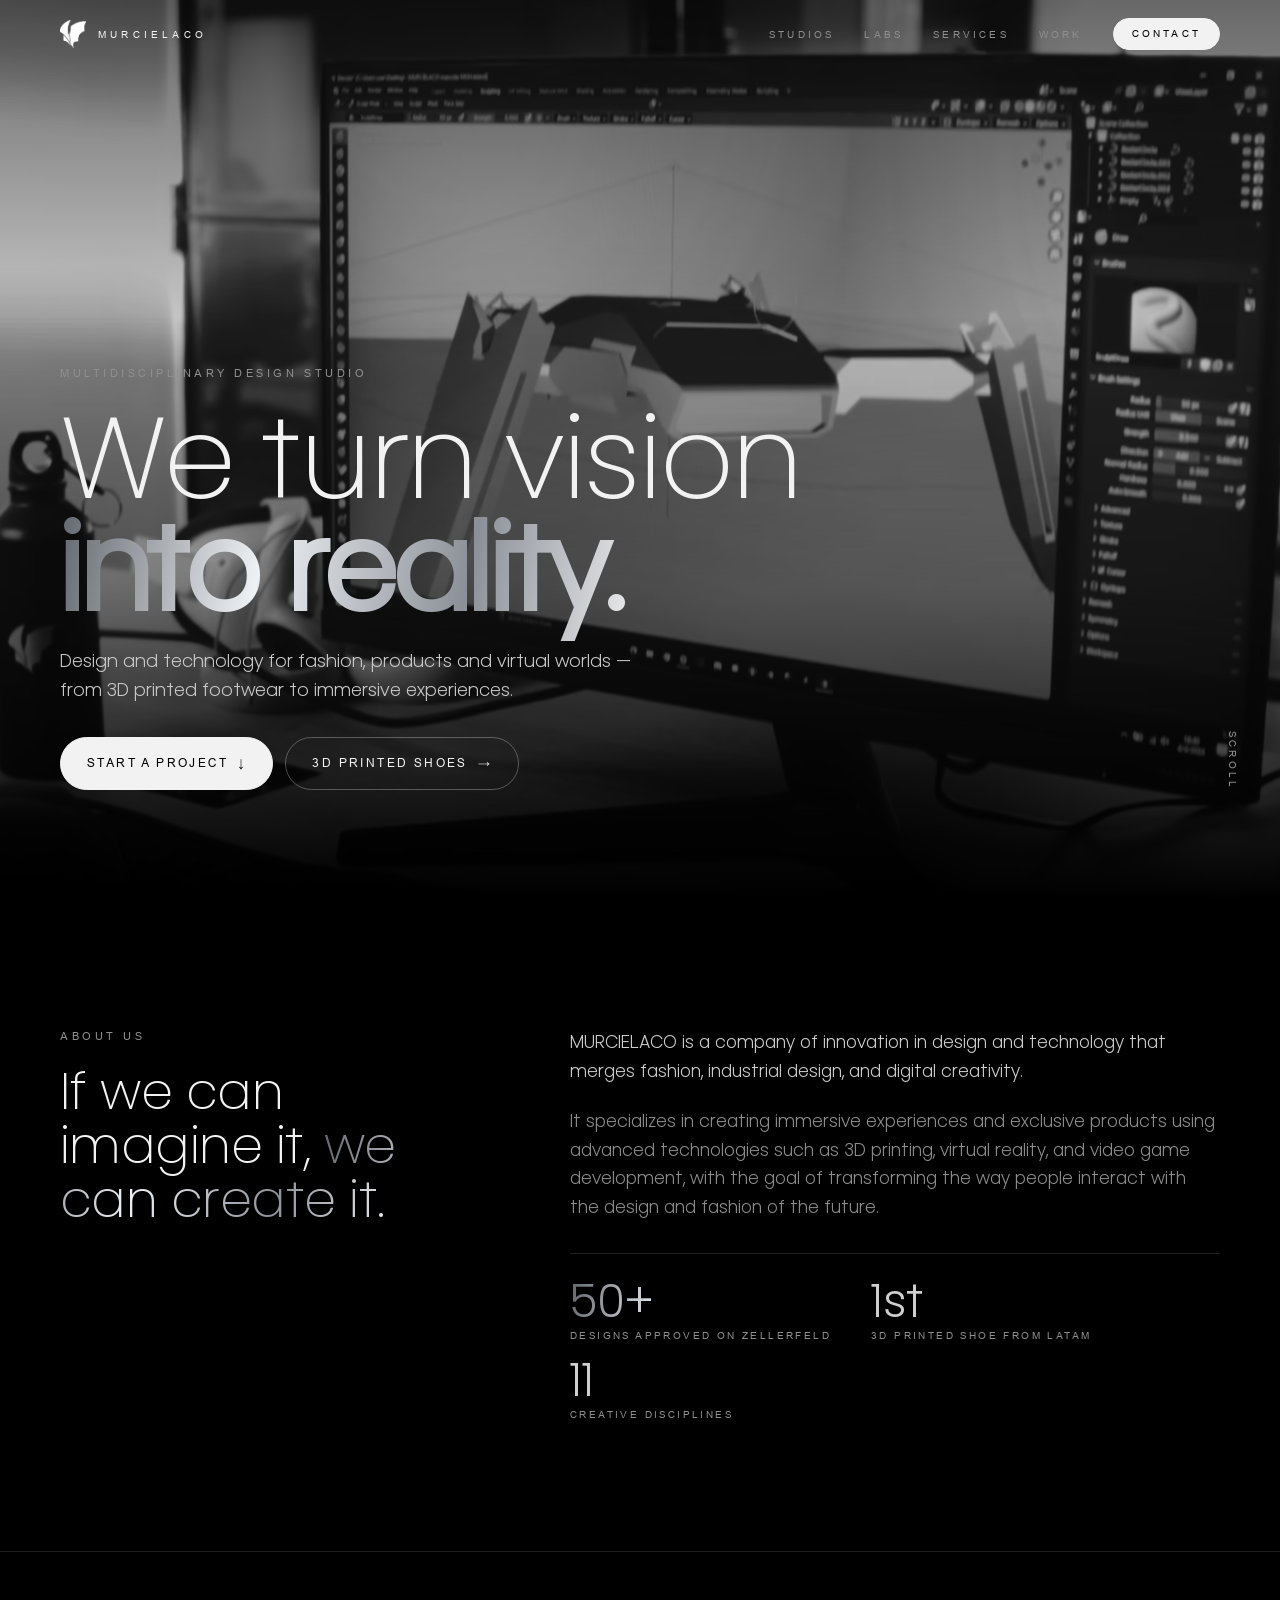
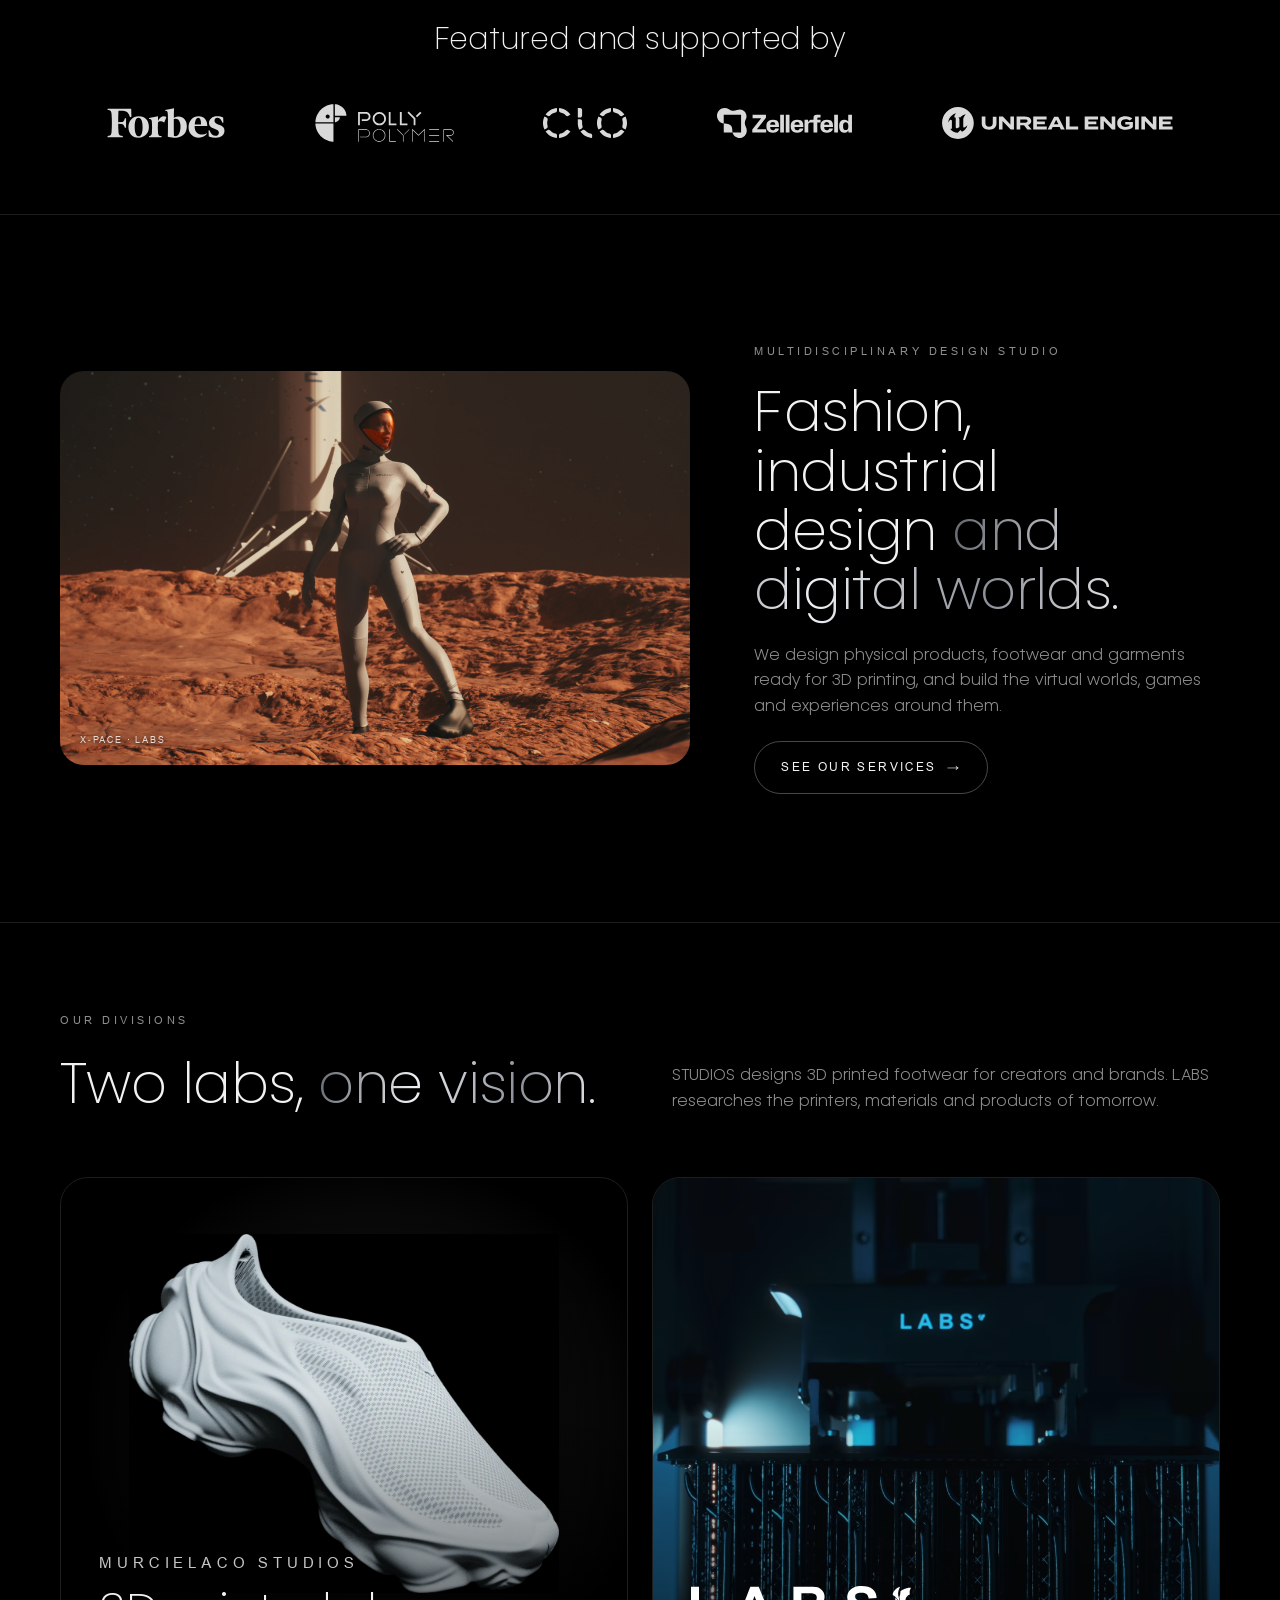
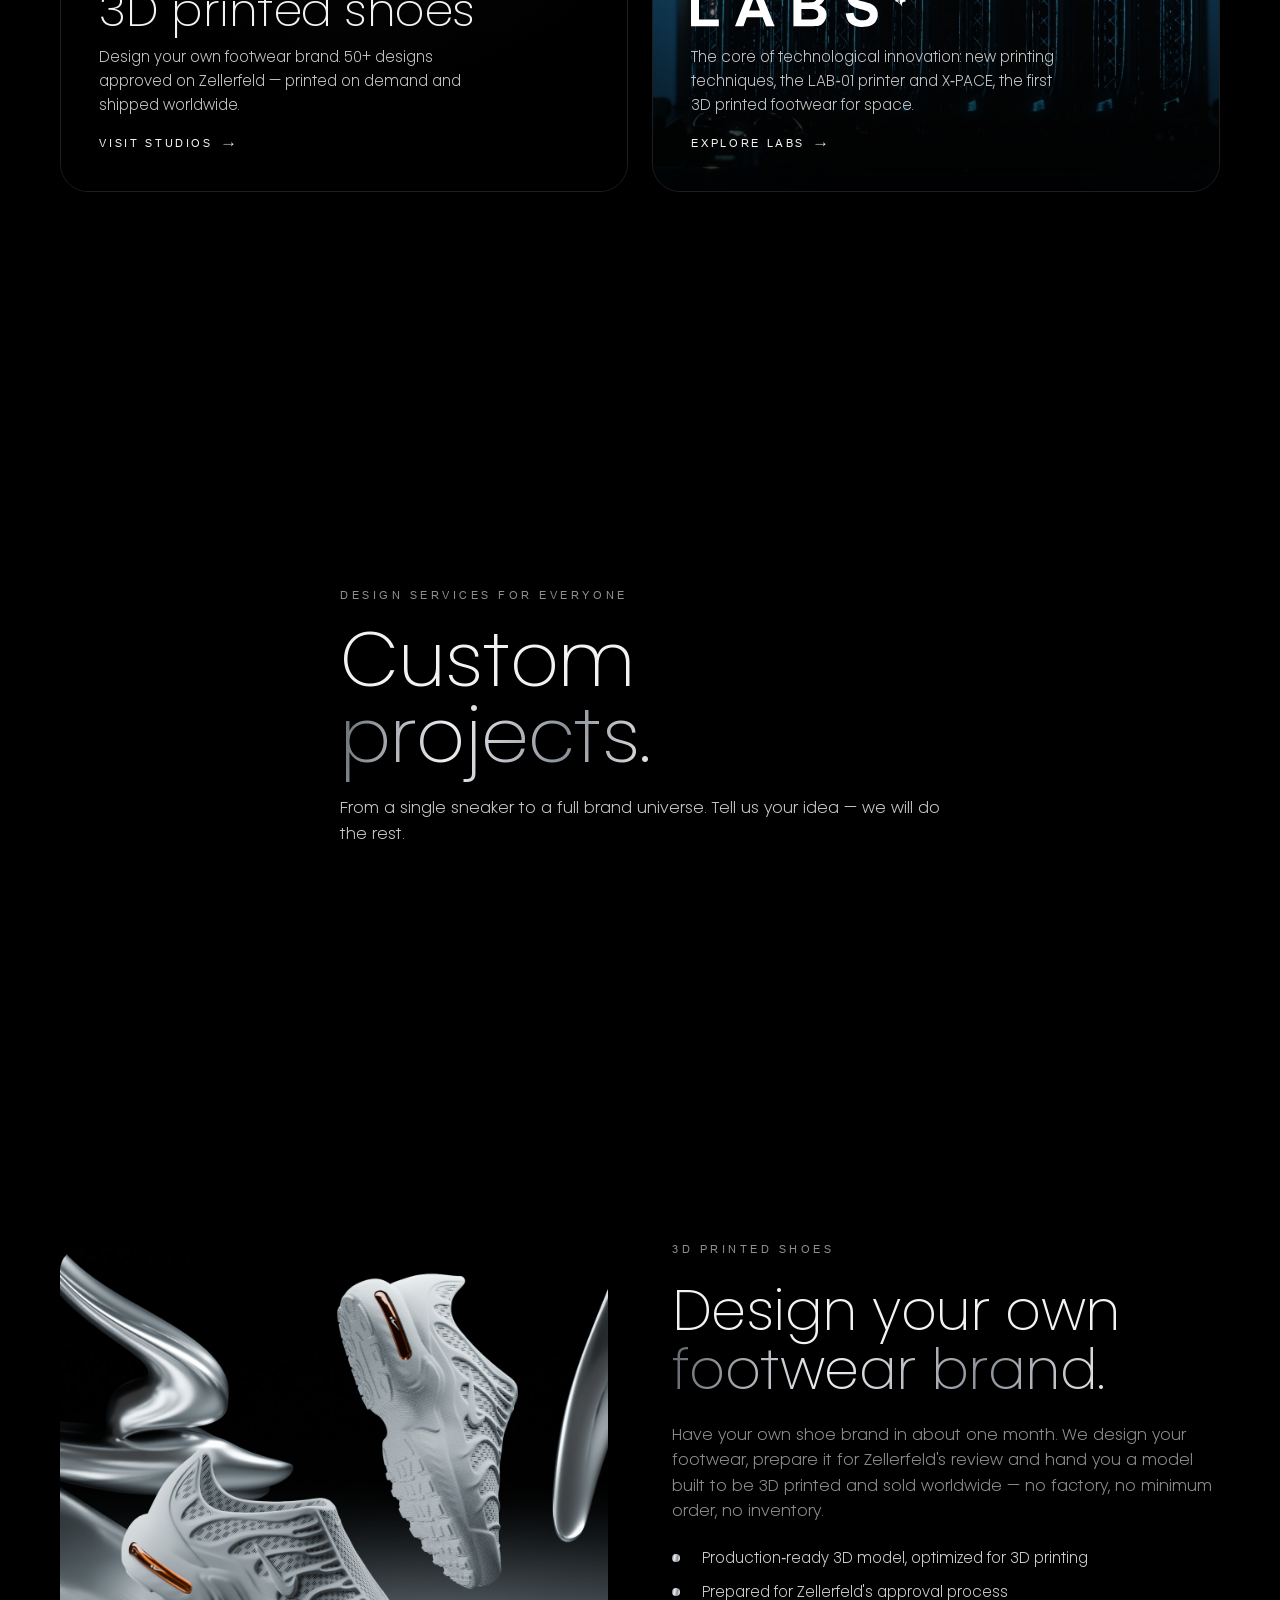
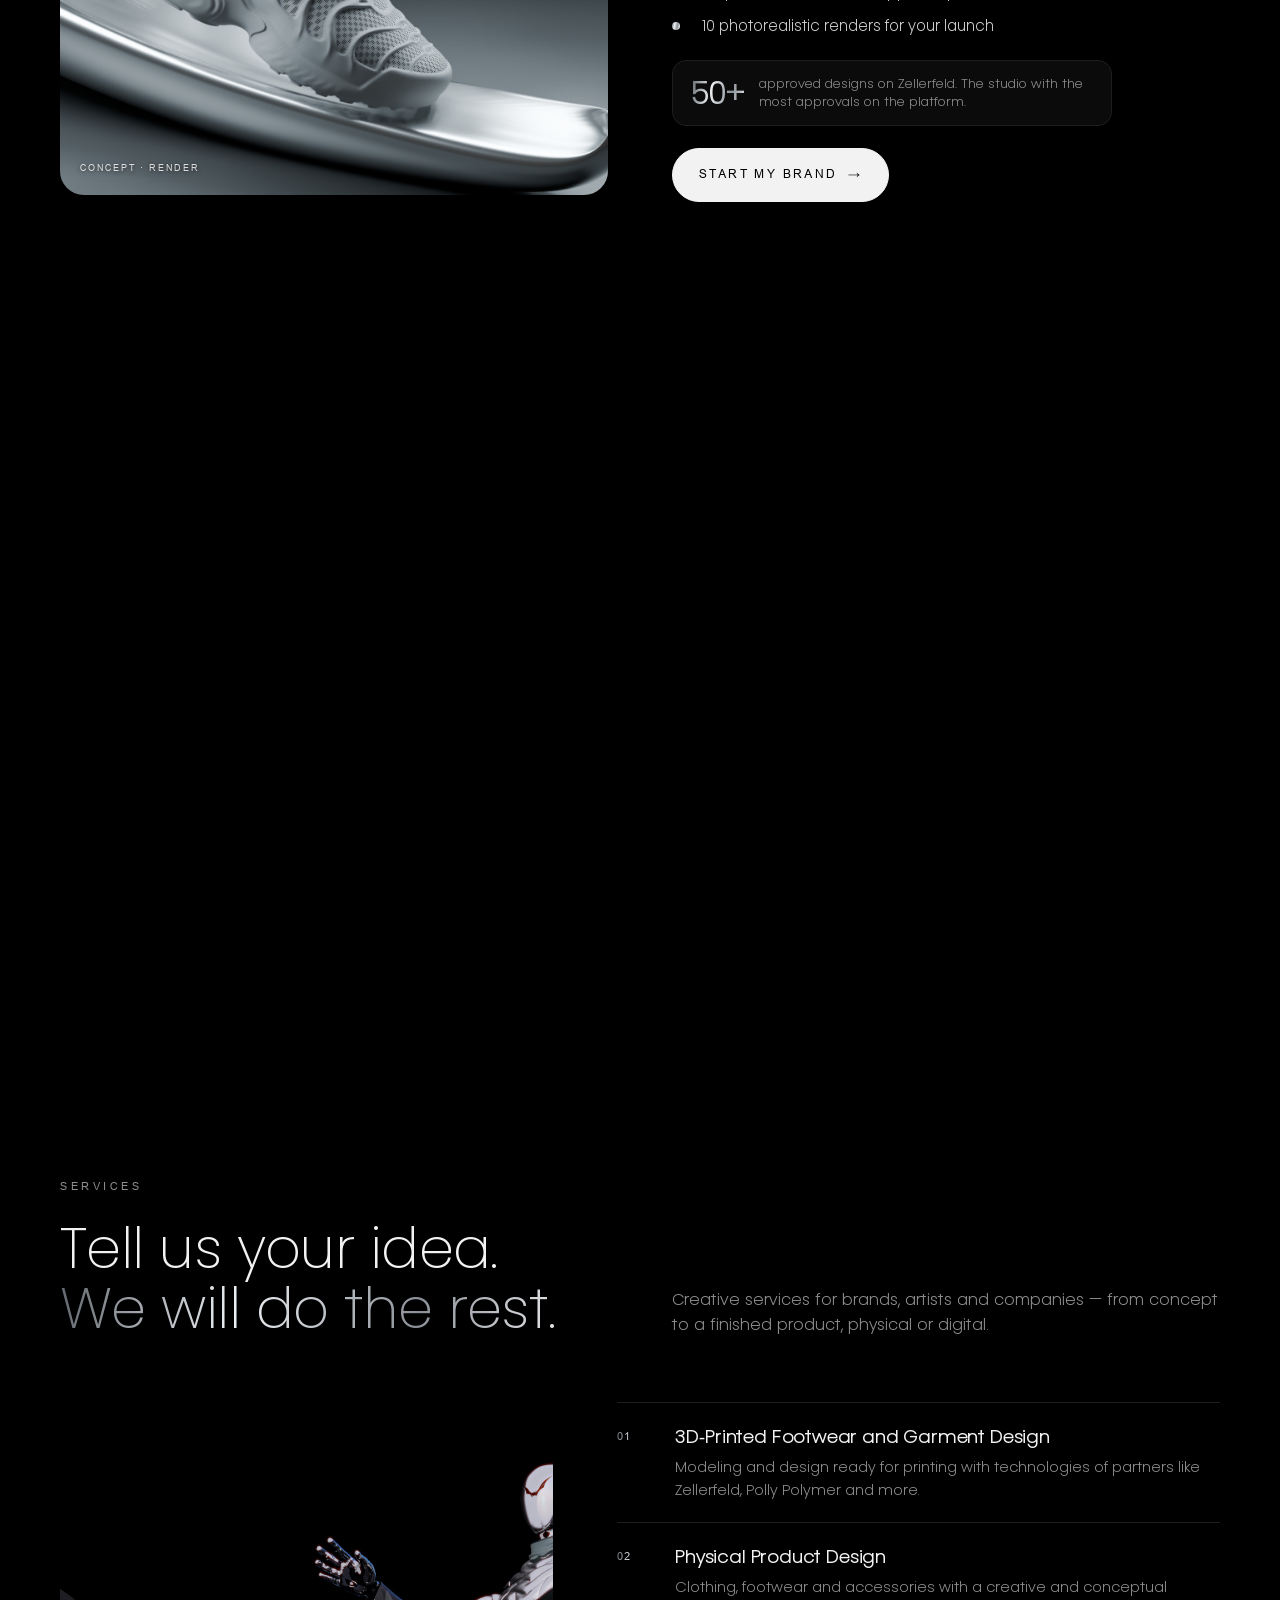
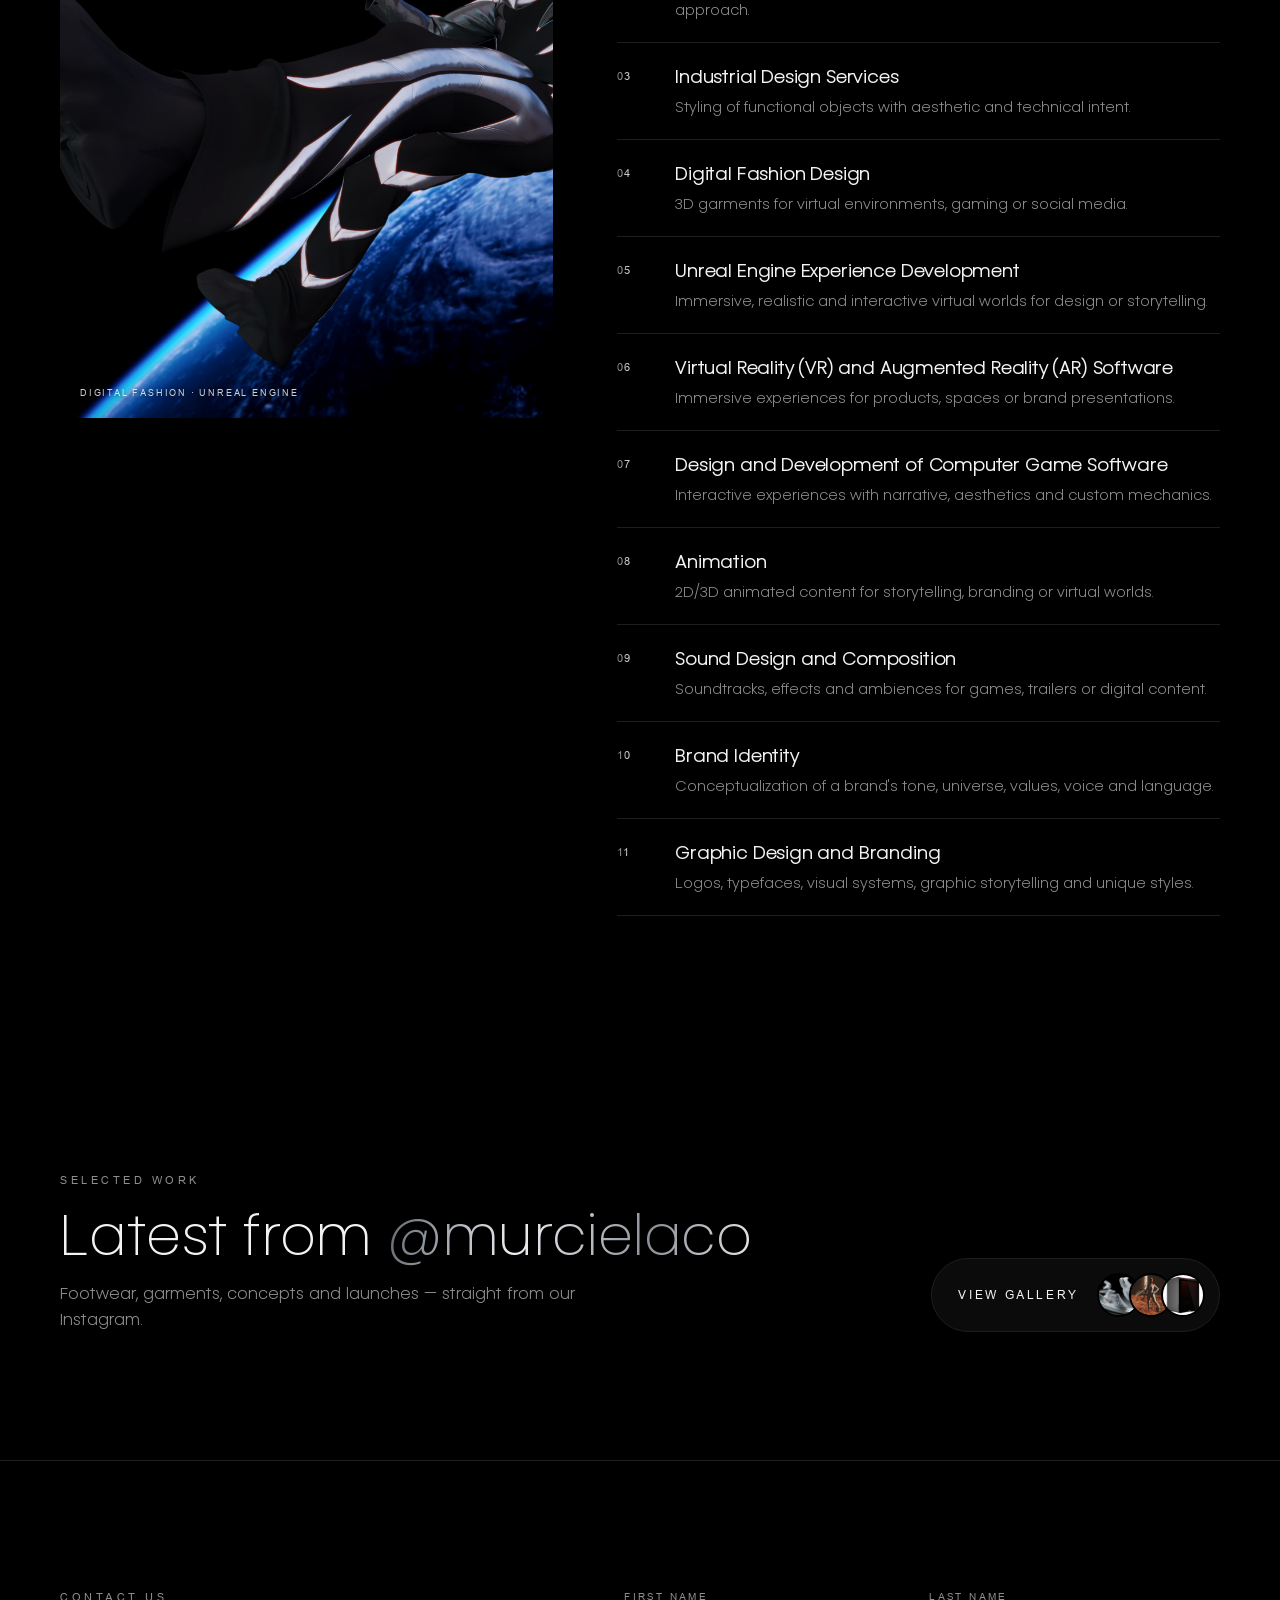
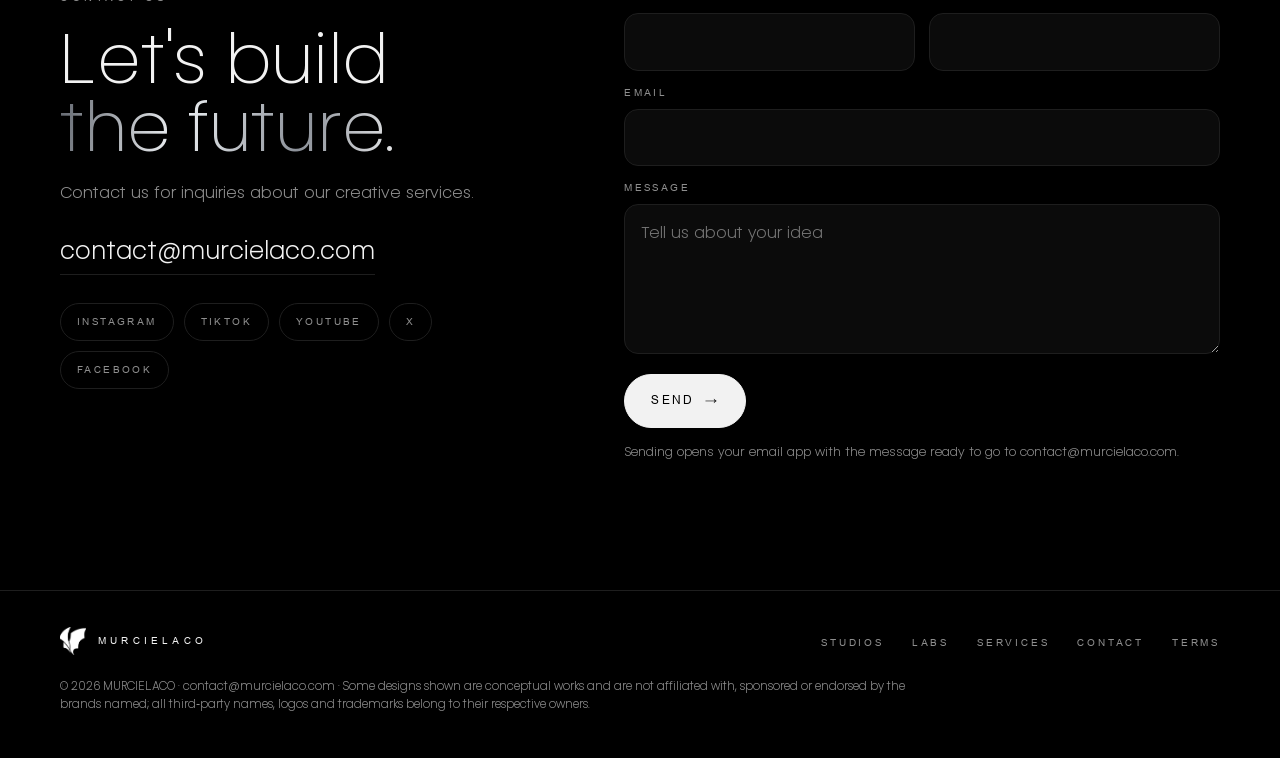
==== index.html @ 322f3319 "Add files via upload" ====
<!doctype html>
<html lang="en">
<head>
<meta charset="utf-8">
<meta name="viewport" content="width=device-width, initial-scale=1, viewport-fit=cover">
<title>MURCIELACO | Innovative Design &amp; Technology</title>
<meta name="description" content="MURCIELACO is a design and technology company merging fashion, industrial design and digital creativity: 3D printed footwear, product design, Unreal Engine, VR/AR, games and branding.">
<link rel="icon" href="assets/logo.png">
<link rel="canonical" href="https://www.murcielaco.com/">
<meta property="og:type" content="website">
<meta property="og:site_name" content="MURCIELACO">
<meta property="og:title" content="MURCIELACO | Innovative Design &amp; Technology">
<meta property="og:description" content="We turn vision into reality. Multidisciplinary design studio: 3D printed footwear, product design, virtual worlds and brand identity.">
<meta property="og:url" content="https://www.murcielaco.com/">
<meta property="og:image" content="https://www.murcielaco.com/assets/img/og-image.jpg">
<meta property="og:image:width" content="1200">
<meta property="og:image:height" content="630">
<meta name="twitter:card" content="summary_large_image">
<meta name="twitter:image" content="https://www.murcielaco.com/assets/img/og-image.jpg">
<link rel="preload" href="fonts/metal-bat-thin.woff2" as="font" type="font/woff2" crossorigin>
<link rel="stylesheet" href="assets/site.css?v=8">
</head>
<body>

<header class="nav">
  <div class="wrap">
    <a class="brand" href="./" aria-label="MURCIELACO home"><img src="assets/logo.png" alt=""><span>MURCIELACO</span></a>
    <ul>
      <li><a href="studios/">Studios</a></li>
      <li><a href="labs/">Labs</a></li>
      <li><a href="#services">Services</a></li>
      <li><a href="#work">Work</a></li>
      <li><a href="#contact" class="btn sm" style="color:var(--void)">Contact</a></li>
    </ul>
    <button class="menu-btn" type="button" aria-label="Open menu" aria-expanded="false" aria-controls="drawer"><i></i></button>
  </div>
</header>
<div class="drawer" id="drawer" hidden>
  <button class="close" type="button" aria-label="Close menu">✕</button>
  <ul>
    <li><a href="./">Home</a></li>
    <li><a href="studios/">Studios</a></li>
    <li><a href="labs/">Labs</a></li>
    <li><a href="#services">Services</a></li>
    <li><a href="#work">Work</a></li>
    <li><a href="#contact">Contact</a></li>
  </ul>
  <p class="mail">contact@murcielaco.com</p>
</div>

<main>
<section class="hero">
  <video data-auto autoplay muted loop playsinline preload="auto" poster="assets/video/studio-poster.jpg">
    <source src="assets/video/studio-av1.mp4" type='video/mp4; codecs="av01.0.08M.10"'>
    <source src="assets/video/studio.mp4" type="video/mp4">
  </video>
  <div class="wrap">
    <p class="eyebrow">Multidisciplinary design studio</p>
    <h1>We turn vision<br><b class="metal">into reality.</b></h1>
    <p class="lede">Design and technology for fashion, products and virtual worlds — from 3D printed footwear to immersive experiences.</p>
    <div class="cta-row">
      <a class="btn" href="#contact">Start a project <span aria-hidden="true">↓</span></a>
      <a class="btn ghost" href="studios/">3D printed shoes <span aria-hidden="true">→</span></a>
    </div>
  </div>
  <span class="scroll-cue" aria-hidden="true">Scroll</span>
</section>

<section class="block about" id="about">
  <div class="wrap">
    <div class="rv">
      <p class="eyebrow">About us</p>
      <h2 style="margin-top:18px">If we can imagine it, <span class="metal">we can create it.</span></h2>
    </div>
    <div class="copy rv">
      <p>MURCIELACO is a company of innovation in design and technology that merges fashion, industrial design, and digital creativity.</p>
      <p style="color:var(--mist)">It specializes in creating immersive experiences and exclusive products using advanced technologies such as 3D printing, virtual reality, and video game development, with the goal of transforming the way people interact with the design and fashion of the future.</p>
      <div class="stats">
        <div><strong class="metal">50+</strong><span>Designs approved on Zellerfeld</span></div>
        <div><strong>1st</strong><span>3D printed shoe from LATAM</span></div>
        <div><strong>11</strong><span>Creative disciplines</span></div>
      </div>
    </div>
  </div>
</section>

<section class="featured" aria-labelledby="featuredTitle">
  <div class="wrap">
    <h2 class="featured-title" id="featuredTitle">Featured and supported by</h2>
    <div class="logos">
      <a class="forbes" href="https://www.forbes.com/sites/alainhunkins/2025/05/21/redefining-leadership-for-the-future-of-work/" target="_blank" rel="noopener" aria-label="Forbes"><img src="assets/logo-forbes.svg" alt="Forbes"></a>
      <a class="polly" href="https://www.pollypolymer.com/" target="_blank" rel="noopener" aria-label="Polly Polymer"><img src="assets/logo-polly.svg" alt="Polly Polymer"></a>
      <a class="clo" href="https://clo3d.com/" target="_blank" rel="noopener" aria-label="CLO"><img src="assets/logo-clo.svg" alt="CLO"></a>
      <a class="zellerfeld" href="https://www.zellerfeld.com/collections/vampyro" target="_blank" rel="noopener" aria-label="Zellerfeld"><img src="assets/logo-zellerfeld.svg" alt="Zellerfeld"></a>
      <a class="unreal" href="https://www.unrealengine.com/" target="_blank" rel="noopener" aria-label="Unreal Engine"><img src="assets/logo-unreal.svg" alt="Unreal Engine"></a>
    </div>
  </div>
</section>

<section class="block">
  <div class="wrap split">
    <figure class="media rv" style="aspect-ratio:16/10">
      <img src="assets/img/xpace-mars-walk.jpg" alt="X-PACE 3D printed space footwear on the surface of Mars" loading="lazy">
      <figcaption>X‑PACE · Labs</figcaption>
    </figure>
    <div class="text rv">
      <p class="eyebrow">Multidisciplinary design studio</p>
      <h2>Fashion, industrial design <span class="metal">and digital worlds.</span></h2>
      <p>We design physical products, footwear and garments ready for 3D printing, and build the virtual worlds, games and experiences around them.</p>
      <div class="cta-row"><a class="btn ghost" href="#services">See our services <span aria-hidden="true">→</span></a></div>
    </div>
  </div>
</section>

<section class="block rule" id="divisions" style="padding-top:clamp(56px,7vw,96px)">
  <div class="wrap">
    <div class="services-head rv">
      <p class="eyebrow">Our divisions</p>
      <h2>Two labs, <span class="metal">one vision.</span></h2>
      <p class="lede">STUDIOS designs 3D printed footwear for creators and brands. LABS researches the printers, materials and products of tomorrow.</p>
    </div>
    <div class="divisions">
      <a class="division studios rv" href="studios/">
        <img src="assets/img/vampyro-white.jpg" alt="White 3D printed VAMPYRO shoe" loading="lazy">
        <div class="in">
          <p class="eyebrow">MURCIELACO Studios</p>
          <h3>3D printed shoes</h3>
          <p>Design your own footwear brand. 50+ designs approved on Zellerfeld — printed on demand and shipped worldwide.</p>
          <span class="go">Visit Studios <i>→</i></span>
        </div>
      </a>
      <a class="division rv" href="labs/">
        <video data-auto muted loop playsinline preload="none" poster="assets/video/labs-poster.jpg">
          <source src="assets/video/labs-av1.mp4" type='video/mp4; codecs="av01.0.08M.10"'>
          <source src="assets/video/labs.mp4" type="video/mp4">
        </video>
        <div class="in">
          <img class="labs-mark" src="assets/labs-logo.svg" alt="LABS">
          <p>The core of technological innovation: new printing techniques, the LAB‑01 printer and X‑PACE, the first 3D printed footwear for space.</p>
          <span class="go">Explore Labs <i>→</i></span>
        </div>
      </a>
    </div>
  </div>
</section>

<section class="band" aria-labelledby="customTitle">
  <video data-auto muted loop playsinline preload="none" poster="assets/video/vampyro-poster.jpg">
    <source src="assets/video/vampyro-av1.mp4" type='video/mp4; codecs="av01.0.08M.10"'>
    <source src="assets/video/vampyro.mp4" type="video/mp4">
  </video>
  <div class="wrap">
    <p class="eyebrow">Design services for everyone</p>
    <h2 id="customTitle">Custom<br><span class="metal">projects.</span></h2>
    <p class="lede">From a single sneaker to a full brand universe. Tell us your idea — we will do the rest.</p>
  </div>
</section>

<section class="block">
  <div class="wrap shoes">
    <figure class="rot-frame rv">
      <img class="on" src="assets/img/renders/r01.jpg" alt="Photorealistic render of a 3D printed shoe by MURCIELACO">
      <img src="assets/img/renders/r03.jpg" alt="" loading="lazy">
      <img src="assets/img/renders/r05.jpg" alt="" loading="lazy">
      <img src="assets/img/renders/r08.jpg" alt="" loading="lazy">
      <img src="assets/img/renders/r11.jpg" alt="" loading="lazy">
      <img src="assets/img/renders/r14.jpg" alt="" loading="lazy">
      <img src="assets/img/renders/r17.jpg" alt="" loading="lazy">
      <img src="assets/img/renders/r20.jpg" alt="" loading="lazy">
      <figcaption class="cap">Concept · render</figcaption>
    </figure>
    <div class="text rv" style="display:grid;gap:22px">
      <p class="eyebrow">3D printed shoes</p>
      <h2>Design your own <span class="metal">footwear brand.</span></h2>
      <p class="lede">Have your own shoe brand in about one month. We design your footwear, prepare it for Zellerfeld's review and hand you a model built to be 3D printed and sold worldwide — no factory, no minimum order, no inventory.</p>
      <ul class="ticks">
        <li>Production‑ready 3D model, optimized for 3D printing</li>
        <li>Prepared for Zellerfeld's approval process</li>
        <li>10 photorealistic renders for your launch</li>
      </ul>
      <div class="claim"><strong class="metal">50+</strong><span>approved designs on Zellerfeld. The studio with the most approvals on the platform.</span></div>
      <div class="cta-row"><a class="btn" href="studios/">Start my brand <span aria-hidden="true">→</span></a></div>
    </div>
  </div>
</section>

<section class="liquid" aria-hidden="true">
  <video data-auto muted loop playsinline preload="none" poster="assets/video/symbiosis-liquid-poster.jpg">
    <source src="assets/video/symbiosis-liquid-av1.mp4" type='video/mp4; codecs="av01.0.12M.10"'>
    <source src="assets/video/symbiosis-liquid-hevc.mp4" type='video/mp4; codecs="hvc1"'>
    <source src="assets/video/symbiosis-liquid.mp4" type="video/mp4">
  </video>
</section>

<section class="block" id="services">
  <div class="wrap">
    <div class="services-head rv">
      <p class="eyebrow">Services</p>
      <h2>Tell us your idea. <span class="metal">We will do the rest.</span></h2>
      <p class="lede">Creative services for brands, artists and companies — from concept to a finished product, physical or digital.</p>
    </div>
    <div class="services-grid">
      <figure class="media rv">
        <img src="assets/img/astronaut-earth.jpg" alt="Digital astronaut character floating above Earth" loading="lazy" style="object-position:38% 50%">
        <figcaption>Digital fashion · Unreal Engine</figcaption>
      </figure>
      <ol class="svc rv">
        <li><div><h3>3D‑Printed Footwear and Garment Design</h3><p>Modeling and design ready for printing with technologies of partners like Zellerfeld, Polly Polymer and more.</p></div></li>
        <li><div><h3>Physical Product Design</h3><p>Clothing, footwear and accessories with a creative and conceptual approach.</p></div></li>
        <li><div><h3>Industrial Design Services</h3><p>Styling of functional objects with aesthetic and technical intent.</p></div></li>
        <li><div><h3>Digital Fashion Design</h3><p>3D garments for virtual environments, gaming or social media.</p></div></li>
        <li><div><h3>Unreal Engine Experience Development</h3><p>Immersive, realistic and interactive virtual worlds for design or storytelling.</p></div></li>
        <li><div><h3>Virtual Reality (VR) and Augmented Reality (AR) Software</h3><p>Immersive experiences for products, spaces or brand presentations.</p></div></li>
        <li><div><h3>Design and Development of Computer Game Software</h3><p>Interactive experiences with narrative, aesthetics and custom mechanics.</p></div></li>
        <li><div><h3>Animation</h3><p>2D/3D animated content for storytelling, branding or virtual worlds.</p></div></li>
        <li><div><h3>Sound Design and Composition</h3><p>Soundtracks, effects and ambiences for games, trailers or digital content.</p></div></li>
        <li><div><h3>Brand Identity</h3><p>Conceptualization of a brand's tone, universe, values, voice and language.</p></div></li>
        <li><div><h3>Graphic Design and Branding</h3><p>Logos, typefaces, visual systems, graphic storytelling and unique styles.</p></div></li>
      </ol>
    </div>
  </div>
</section>

<section class="block work" id="work">
  <div class="wrap">
    <div class="rv">
      <p class="eyebrow">Selected work</p>
      <h2 style="margin-top:16px">Latest from <span class="metal">@murcielaco</span></h2>
      <p class="lede">Footwear, garments, concepts and launches — straight from our Instagram.</p>
    </div>
    <button class="work-btn rv" type="button" id="openGallery" aria-haspopup="dialog">
      <span>View gallery</span>
      <span class="thumbs" aria-hidden="true"><img src="assets/img/renders/r01.jpg" alt=""><img src="assets/img/xpace-mars-walk.jpg" alt=""><img src="assets/img/lab01-closed.jpg" alt=""></span>
    </button>
  </div>
</section>

<section class="block rule" id="contact">
  <div class="wrap contact-grid">
    <div class="rv">
      <p class="eyebrow">Contact us</p>
      <h2 style="margin-top:18px">Let's build <span class="metal">the future.</span></h2>
      <p class="lede" style="margin-top:20px">Contact us for inquiries about our creative services.</p>
      <a class="mail-big" href="mailto:contact@murcielaco.com">contact@murcielaco.com</a>
      <div class="socials">
        <a href="https://www.instagram.com/murcielaco" target="_blank" rel="noopener">Instagram</a>
        <a href="https://www.tiktok.com/@murcielaco" target="_blank" rel="noopener">TikTok</a>
        <a href="https://www.youtube.com/@murcielacostudios" target="_blank" rel="noopener">YouTube</a>
        <a href="https://x.com/murcielaco" target="_blank" rel="noopener">X</a>
        <a href="https://www.facebook.com/murcielaco" target="_blank" rel="noopener">Facebook</a>
      </div>
    </div>
    <form class="contact rv" id="contactForm">
      <div class="field"><label for="first">First name</label><input id="first" name="first" autocomplete="given-name" required></div>
      <div class="field"><label for="last">Last name</label><input id="last" name="last" autocomplete="family-name"></div>
      <div class="field full"><label for="email">Email</label><input id="email" name="email" type="email" autocomplete="email" required></div>
      <div class="field full"><label for="message">Message</label><textarea id="message" name="message" required placeholder="Tell us about your idea"></textarea></div>
      <button class="btn" type="submit">Send <span aria-hidden="true">→</span></button>
      <p class="form-note">Sending opens your email app with the message ready to go to contact@murcielaco.com.</p>
    </form>
  </div>
</section>
</main>

<div class="gal" id="gallery" role="dialog" aria-modal="true" aria-label="Selected work" hidden>
  <div class="gal-top">
    <p class="eyebrow"><a href="https://www.instagram.com/murcielaco/" target="_blank" rel="noopener" style="color:inherit">@murcielaco on Instagram</a></p>
    <button class="gal-close" id="closeGallery" type="button" aria-label="Close gallery">✕</button>
  </div>
  <div class="track" id="track"></div>
  <div class="gal-nav">
    <button type="button" id="prev" aria-label="Previous">←</button>
    <span class="count" id="count">1 / 25</span>
    <button type="button" id="next" aria-label="Next">→</button>
  </div>
</div>

<footer>
  <div class="wrap">
    <div class="top">
      <a class="brand" href="./"><img src="assets/logo.png" alt=""><span>MURCIELACO</span></a>
      <ul>
        <li><a href="studios/">Studios</a></li>
        <li><a href="labs/">Labs</a></li>
        <li><a href="#services">Services</a></li>
        <li><a href="#contact">Contact</a></li>
        <li><a href="studios/terms.html">Terms</a></li>
      </ul>
    </div>
    <p class="fine">© 2026 MURCIELACO · contact@murcielaco.com · Some designs shown are conceptual works and are not affiliated with, sponsored or endorsed by the brands named; all third‑party names, logos and trademarks belong to their respective owners.</p>
  </div>
</footer>

<script src="assets/site.js?v=7" defer></script>
</body>
</html>
---- assets/site.css ----
@font-face{font-family:"Metal Bat";src:url("../fonts/metal-bat-thin.woff2") format("woff2");font-weight:200;font-display:swap}
@font-face{font-family:"Metal Bat";src:url("../fonts/metal-bat-light.woff2") format("woff2");font-weight:300;font-display:swap}
@font-face{font-family:"Metal Bat";src:url("../fonts/metal-bat-regular.woff2") format("woff2");font-weight:400;font-display:swap}
@font-face{font-family:"Metal Bat";src:url("../fonts/metal-bat-bold.woff2") format("woff2");font-weight:700;font-display:swap}
@font-face{font-family:"Murcielaco Type";src:url("../fonts/murcielaco-type-regular.woff2") format("woff2");font-weight:400;font-display:swap}
@font-face{font-family:"Murcielaco Type";src:url("../fonts/murcielaco-type-black.woff2") format("woff2");font-weight:900;font-display:swap}

/* Pure black stage, bone text, one liquid-chrome accent — same system as studios.murcielaco.com */
:root{
  --void:#000;--hall:#0b0b0b;--line:#1e1e1e;--mist:#8e8e8e;--bone:#f2f2f2;--signal:#dfe3e8;
  --chrome:linear-gradient(100deg,#5f646c 0%,#eef1f4 12%,#8b9098 24%,#fff 36%,#6e737b 48%,#d9dde2 60%,#7d828a 72%,#f6f8fa 84%,#5f646c 100%);
  --display:"Metal Bat","Poppins",system-ui,sans-serif;
  --util:"Murcielaco Type","Helvetica Neue",Arial,sans-serif;
  --wrap:1240px;color-scheme:dark;
}
*{box-sizing:border-box}
[hidden]{display:none!important}
html{scroll-behavior:smooth;background:var(--void)}
body{margin:0;background:var(--void);color:var(--bone);font-family:var(--display);font-weight:300;font-size:16px;line-height:1.6;-webkit-font-smoothing:antialiased;overflow-x:hidden}
img,video{max-width:100%;display:block}
a{color:inherit}
button,input,textarea{font:inherit;color:inherit}
:focus-visible{outline:2px solid var(--signal);outline-offset:3px;border-radius:2px}
.wrap{max-width:var(--wrap);margin-inline:auto;padding-inline:clamp(16px,4vw,40px)}
.eyebrow{font-family:var(--util);font-size:11px;letter-spacing:.32em;text-transform:uppercase;color:var(--mist);margin:0}
h1,h2,h3{font-family:var(--display);font-weight:200;letter-spacing:-.01em;text-wrap:balance;margin:0}
h2{font-size:clamp(30px,4.4vw,56px);line-height:1.06}
p{margin:0}
.lede{color:var(--mist);max-width:60ch}
.metal{background:var(--chrome);background-size:300% 100%;-webkit-background-clip:text;background-clip:text;color:transparent;-webkit-text-fill-color:transparent;animation:flow 7s linear infinite}
.metal{padding-right:.14em;margin-right:-.14em}
@keyframes flow{to{background-position:-300% 0}}
section.block{padding-block:clamp(72px,10vw,140px)}
.rule{border-top:1px solid var(--line)}

/* nav */
.nav{position:fixed;inset:0 0 auto;z-index:30;transition:background .3s,border-color .3s;border-bottom:1px solid transparent;padding-top:env(safe-area-inset-top,0px)}
.nav.solid{background:rgba(0,0,0,.82);backdrop-filter:blur(14px);-webkit-backdrop-filter:blur(14px);border-color:var(--line)}
.nav .wrap{display:flex;align-items:center;gap:24px;height:68px}
.brand{display:flex;align-items:center;gap:12px;text-decoration:none}
.brand img{width:26px;height:auto}
.brand span,.nav ul a{font-family:var(--util);font-size:10px;line-height:1;display:block;padding-top:.12em}
.brand span{letter-spacing:.42em}
.nav ul{display:flex;align-items:center;gap:30px;list-style:none;margin:0 0 0 auto;padding:0}
.nav ul a{letter-spacing:.32em;text-transform:uppercase;text-decoration:none;color:var(--mist);transition:color .2s}
.nav ul a:hover,.nav ul a[aria-current]{color:var(--bone)}
.nav ul a sup{font-size:8px;margin-left:2px}
.menu-btn{display:none;margin-left:auto;width:44px;height:44px;margin-right:-14px;border:0;background:none;padding:0;cursor:pointer;place-items:center}
.menu-btn i{display:block;width:16px;height:1px;background:var(--bone);box-shadow:0 5px 0 var(--bone),0 -5px 0 var(--bone)}
.drawer{position:fixed;inset:0;z-index:40;background:rgba(0,0,0,.96);backdrop-filter:blur(10px);display:grid;align-content:center;padding:32px}
.drawer ul{list-style:none;margin:0;padding:0;display:grid;gap:8px}
.drawer ul a{text-transform:uppercase;letter-spacing:.04em}
.drawer a{font-family:var(--display);font-weight:200;font-size:clamp(34px,10vw,56px);text-decoration:none;line-height:1.15}
.drawer .close{position:absolute;top:calc(env(safe-area-inset-top,0px) + 12px);right:16px;width:44px;height:44px;border:0;background:none;padding:0;color:transparent;font-size:0;cursor:pointer}
.drawer .close::before,.drawer .close::after{content:"";position:absolute;left:50%;top:50%;width:15px;height:1px;background:var(--bone);transform:translate(-50%,-50%) rotate(45deg)}
.drawer .close::after{transform:translate(-50%,-50%) rotate(-45deg)}
.drawer .mail{margin-top:36px;font-family:var(--util);font-size:12px;letter-spacing:.2em;color:var(--mist)}

.btn{display:inline-flex;align-items:center;justify-content:center;gap:10px;font-family:var(--util);font-size:12px;letter-spacing:.2em;text-transform:uppercase;text-decoration:none;padding:16px 26px;border-radius:999px;border:1px solid var(--bone);background:var(--bone);color:var(--void);transition:transform .2s,background .2s,color .2s,border-color .2s;white-space:nowrap;cursor:pointer}
.btn:hover{transform:translateY(-1px);background:var(--chrome);background-size:300% 100%;animation:flow 4s linear infinite;border-color:#cfd4da}
.btn.ghost{background:transparent;color:var(--bone);border-color:rgba(255,255,255,.28)}
.btn.ghost:hover{border-color:var(--signal);color:var(--signal);background:transparent}
.btn.sm{padding:10px 18px;font-size:10px}
.cta-row{display:flex;flex-wrap:wrap;gap:12px}

/* hero video */
.hero{position:relative;min-height:100svh;display:grid;align-items:end;overflow:hidden;isolation:isolate}
.hero video,.hero .poster{position:absolute;inset:0;width:100%;height:100%;object-fit:cover;z-index:-2}
.hero::after{content:"";position:absolute;inset:0;z-index:-1;background:linear-gradient(180deg,rgba(0,0,0,.55) 0%,rgba(0,0,0,.15) 35%,rgba(0,0,0,.35) 65%,#000 100%)}
.hero .wrap{width:100%;padding-block:140px clamp(56px,9vw,110px)}
.hero h1{font-size:clamp(46px,9vw,132px);line-height:.95;margin-block:20px 26px;letter-spacing:-.025em}
.hero h1 b{font-weight:700}
.hero .lede{font-size:clamp(15px,1.4vw,18px);color:#c9c9c9;max-width:52ch}
.hero .cta-row{margin-top:32px}
.scroll-cue{position:absolute;right:clamp(16px,4vw,40px);bottom:clamp(56px,9vw,110px);font-family:var(--util);font-size:10px;letter-spacing:.32em;color:var(--mist);writing-mode:vertical-rl;text-transform:uppercase}

/* about */
.about .wrap{display:grid;grid-template-columns:minmax(0,.8fr) minmax(0,1.2fr);gap:clamp(28px,6vw,96px);align-items:start}
.about h2{font-size:clamp(30px,4vw,52px)}
.about .copy{display:grid;gap:22px;color:#cfcfcf;font-size:clamp(16px,1.35vw,19px);line-height:1.65}
.stats{display:flex;flex-wrap:wrap;gap:12px 40px;margin-top:10px;border-top:1px solid var(--line);padding-top:24px}
.stats div{display:grid;gap:4px}
.stats strong{font-family:var(--display);font-weight:300;font-size:clamp(32px,4vw,46px);line-height:1}
.stats span{font-family:var(--util);font-size:10px;letter-spacing:.24em;text-transform:uppercase;color:var(--mist)}

/* featured */
.featured{border-block:1px solid var(--line);padding-block:clamp(40px,6vw,72px)}
.featured-title{text-align:center;margin-bottom:clamp(28px,4vw,48px);font-weight:200;font-size:clamp(22px,2.6vw,30px)}
.logos{display:flex;flex-wrap:wrap;justify-content:center;align-items:center;gap:28px clamp(36px,7vw,96px)}
.logos a{display:block;opacity:.85;transition:opacity .2s}
.logos a:hover{opacity:1}
.logos img{height:30px;width:auto}
.logos a.forbes img{height:32px}.logos a.polly img{height:38px}.logos a.unreal img{height:34px}

/* split feature */
.split{display:grid;grid-template-columns:minmax(0,1.15fr) minmax(0,.85fr);gap:clamp(28px,5vw,80px);align-items:center}
.split.rev{grid-template-columns:minmax(0,.85fr) minmax(0,1.15fr)}
.split.rev .media{order:2}
.media{margin:0;border-radius:24px;overflow:hidden;background:var(--hall);position:relative}
.media img,.media video{width:100%;height:100%;object-fit:cover}
.media figcaption,.cap{font-family:var(--util);font-size:9px;letter-spacing:.2em;text-transform:uppercase;color:rgba(255,255,255,.8);text-shadow:0 1px 4px rgba(0,0,0,.6)}
.media figcaption{position:absolute;left:20px;bottom:18px}
.split .text{display:grid;gap:22px;align-content:center}
.split .text p{color:var(--mist)}

/* divisions */
.divisions{display:grid;grid-template-columns:repeat(2,minmax(0,1fr));gap:clamp(14px,2vw,24px)}
.division{position:relative;display:grid;align-content:end;min-height:clamp(440px,48vw,640px);border-radius:28px;overflow:hidden;text-decoration:none;isolation:isolate;border:1px solid var(--line);background:var(--hall)}
.division > img,.division > video{position:absolute;inset:0;width:100%;height:100%;object-fit:cover;z-index:-2;transition:transform 1.2s cubic-bezier(.2,.7,.2,1)}
.division:hover > img,.division:hover > video{transform:scale(1.04)}
.division::after{content:"";position:absolute;inset:0;z-index:-1;background:linear-gradient(180deg,transparent 35%,rgba(0,0,0,.85) 100%)}
.division .in{padding:clamp(22px,3vw,40px);display:grid;gap:12px}
.division h3{font-size:clamp(30px,3.6vw,48px);line-height:1}
.division p{color:#c5c5c5;max-width:42ch;font-size:15px}
.division .go{font-family:var(--util);font-size:11px;letter-spacing:.24em;text-transform:uppercase;display:inline-flex;gap:10px;align-items:center;margin-top:6px}
.division .go i{font-style:normal;transition:transform .25s}
.division:hover .go i{transform:translateX(4px)}
.division .labs-mark{width:min(220px,50%);height:auto;margin-bottom:6px}
.division.studios{background:radial-gradient(70% 60% at 55% 40%,#242424,#000 75%)}
.division.studios > img{object-fit:contain;padding:9% 12% 34%;filter:drop-shadow(0 40px 50px rgba(0,0,0,.8));animation:float 7s ease-in-out infinite}
@keyframes float{50%{transform:translateY(-12px)}}
.division.studios:hover > img{transform:none}

/* full-bleed video band */
.band{position:relative;overflow:hidden;isolation:isolate;min-height:clamp(420px,62vw,820px);display:grid;align-items:center}
.band video{position:absolute;inset:0;width:100%;height:100%;object-fit:cover;z-index:-2}
.band::after{content:"";position:absolute;inset:0;z-index:-1;background:linear-gradient(90deg,rgba(0,0,0,.75),rgba(0,0,0,.1) 60%)}
.band h2{font-size:clamp(36px,6vw,88px);line-height:.98}
.band .eyebrow{margin-bottom:18px}
.band .lede{margin-top:22px;color:#c9c9c9}

/* studios feature with rotating renders */
.shoes{display:grid;grid-template-columns:minmax(0,1fr) minmax(0,1fr);gap:clamp(28px,5vw,80px);align-items:center}
.rot-frame{margin:0;position:relative;aspect-ratio:1;border-radius:24px;overflow:hidden;background:var(--hall)}
.rot-frame img{position:absolute;inset:0;width:100%;height:100%;object-fit:cover;opacity:0;transition:opacity 1.6s ease}
.rot-frame img.on{opacity:1}
.rot-frame figcaption{position:absolute;left:20px;bottom:20px;z-index:2}
.claim{display:flex;align-items:center;gap:14px;padding:14px 18px;border:1px solid var(--line);border-radius:14px;max-width:440px;background:var(--hall)}
.claim strong{font-weight:400;font-size:30px;line-height:1}
.claim span{font-size:13px;color:var(--mist);line-height:1.4}
.ticks{list-style:none;margin:0;padding:0;display:grid;gap:10px}
.ticks li{display:grid;grid-template-columns:18px minmax(0,1fr);gap:12px;font-size:15px;color:#cfcfcf}
.ticks li::before{content:"";width:8px;height:8px;margin-top:8px;border-radius:50%;background:var(--chrome);background-size:300% 100%}

/* liquid separator */
.liquid{display:grid;place-items:center;overflow:hidden}
.liquid video{width:min(100%,1400px);aspect-ratio:16/9;object-fit:cover;pointer-events:none}

/* services */
.services-head{display:grid;grid-template-columns:minmax(0,1fr) minmax(0,1fr);gap:24px 64px;align-items:end;margin-bottom:clamp(36px,5vw,64px)}
.services-head .eyebrow{grid-column:1/-1}
.services-grid{display:grid;grid-template-columns:minmax(0,.9fr) minmax(0,1.1fr);gap:clamp(28px,5vw,72px);align-items:start}
.services-grid .media{position:sticky;top:96px;aspect-ratio:4/5}
.svc{list-style:none;margin:0;padding:0;border-top:1px solid var(--line);counter-reset:s}
.svc li{counter-increment:s;display:grid;grid-template-columns:44px minmax(0,1fr);gap:14px;padding-block:20px;border-bottom:1px solid var(--line)}
.svc li::before{content:counter(s,decimal-leading-zero);font-family:var(--util);font-size:11px;letter-spacing:.1em;padding-top:5px;background:var(--chrome);background-size:300% 100%;-webkit-background-clip:text;background-clip:text;color:transparent;-webkit-text-fill-color:transparent;animation:flow 7s linear infinite}
.svc h3{font-weight:400;font-size:18px;margin-bottom:4px}
.svc p{color:var(--mist);font-size:14.5px}

/* work */
.work .wrap{display:grid;grid-template-columns:minmax(0,1fr) auto;gap:24px 48px;align-items:end}
.work .lede{margin-top:16px}
.work-btn{display:flex;align-items:center;gap:18px;padding:14px 14px 14px 26px;border:1px solid var(--line);border-radius:999px;background:var(--hall);cursor:pointer;transition:border-color .2s}
.work-btn:hover{border-color:var(--signal)}
.work-btn span{font-family:var(--util);font-size:12px;letter-spacing:.22em;text-transform:uppercase}
.work-btn .thumbs{display:flex}
.work-btn .thumbs img{width:44px;height:44px;border-radius:50%;object-fit:cover;border:2px solid var(--void);margin-left:-12px}
.work-btn .thumbs img:first-child{margin-left:0}

/* gallery overlay (Instagram) */
.gal{position:fixed;inset:0;z-index:50;background:var(--void);display:grid;grid-template-rows:auto minmax(0,1fr) auto;padding:calc(env(safe-area-inset-top,0px) + 16px) clamp(16px,4vw,40px) calc(env(safe-area-inset-bottom,0px) + 20px)}
.gal-top{display:flex;justify-content:space-between;align-items:center;gap:16px}
.gal-close{width:44px;height:44px;border-radius:50%;border:1px solid var(--line);background:transparent;cursor:pointer;font-size:20px;line-height:1}
.track{display:flex;overflow:hidden;margin-block:16px;touch-action:pan-y}
.slide{flex:0 0 100%;margin:0;transform:translateX(var(--x,0px));transition:transform .45s cubic-bezier(.2,.7,.2,1);display:flex;align-items:center;justify-content:center;min-width:0;padding-inline:4px}
.igwrap{position:relative;overflow:hidden;border-radius:12px;background:#0b0b0b;max-width:100%}
.igwrap iframe{position:absolute;left:-1px;display:block;border:0;background:#0b0b0b;color-scheme:light}
.gal-nav{display:flex;justify-content:center;align-items:center;gap:20px}
.gal-nav button{width:52px;height:52px;border-radius:50%;border:1px solid var(--line);background:transparent;cursor:pointer;font-family:var(--util);font-size:18px}
.gal-nav button:hover,.gal-close:hover{border-color:var(--signal);color:var(--signal)}
.count{font-family:var(--util);font-size:12px;letter-spacing:.2em;color:var(--mist);min-width:70px;text-align:center;font-variant-numeric:tabular-nums}

/* contact */
.contact-grid{display:grid;grid-template-columns:minmax(0,.9fr) minmax(0,1.1fr);gap:clamp(28px,6vw,96px);align-items:start}
.contact-grid h2{font-size:clamp(36px,5.4vw,76px);line-height:.98}
.mail-big{display:inline-block;margin-top:26px;font-size:clamp(18px,2vw,24px);text-decoration:none;border-bottom:1px solid var(--line);padding-bottom:4px}
.mail-big:hover{border-color:var(--signal)}
.socials{display:flex;flex-wrap:wrap;gap:10px;margin-top:28px}
.socials a{display:inline-flex;align-items:center;gap:8px;font-family:var(--util);font-size:10px;letter-spacing:.24em;text-transform:uppercase;text-decoration:none;padding:10px 16px;border:1px solid var(--line);border-radius:999px;color:var(--mist);transition:color .2s,border-color .2s}
.socials a:hover{color:var(--bone);border-color:var(--signal)}
.socials svg{width:14px;height:14px;fill:currentColor}
form.contact{display:grid;grid-template-columns:1fr 1fr;gap:14px}
.field{display:grid;gap:8px}
.field.full{grid-column:1/-1}
.field label{font-family:var(--util);font-size:10px;letter-spacing:.24em;text-transform:uppercase;color:var(--mist)}
.field input,.field textarea{width:100%;background:var(--hall);border:1px solid var(--line);border-radius:14px;padding:15px 16px;font-size:16px;font-weight:300;transition:border-color .2s;resize:vertical}
.field input:focus,.field textarea:focus{outline:none;border-color:var(--signal)}
.field textarea{min-height:150px}
form.contact .btn{justify-self:start;grid-column:1/-1;margin-top:6px}
.form-note{grid-column:1/-1;font-size:12.5px;color:var(--mist)}

footer{border-top:1px solid var(--line);padding-block:36px 44px}
footer .wrap{display:grid;gap:22px}
footer .top{display:flex;flex-wrap:wrap;justify-content:space-between;gap:16px 32px;align-items:center}
footer ul{display:flex;flex-wrap:wrap;gap:12px 28px;list-style:none;margin:0;padding:0}
footer ul a{font-family:var(--util);font-size:10px;letter-spacing:.28em;text-transform:uppercase;text-decoration:none;color:var(--mist)}
footer ul a:hover{color:var(--bone)}
.fine{font-size:11.5px;line-height:1.6;color:var(--mist);max-width:110ch}

/* reveal */
@media (prefers-reduced-motion:no-preference){
  .rv{opacity:0;transform:translateY(22px);transition:opacity .9s cubic-bezier(.2,.7,.2,1),transform .9s cubic-bezier(.2,.7,.2,1)}
  .rv.in{opacity:1;transform:none}
}
@media (prefers-reduced-motion:reduce){*{animation:none!important;transition:none!important}}

@media (max-width:980px){
  .nav ul{display:none}
  .menu-btn{display:grid}
  .about .wrap,.split,.split.rev,.shoes,.services-head,.services-grid,.contact-grid,.work .wrap{grid-template-columns:minmax(0,1fr)}
  .split.rev .media{order:0}
  .services-grid .media{position:relative;top:0;aspect-ratio:16/10}
  .divisions{grid-template-columns:minmax(0,1fr)}
  .work-btn{justify-self:start}
  .band::after{background:linear-gradient(180deg,rgba(0,0,0,.2),rgba(0,0,0,.8))}
  .band{align-items:end}
  .band video{top:12.5%;height:75%}
  .band .wrap{padding-block:48px}
}
@media (max-width:560px){
  .brand span{letter-spacing:.28em}
  form.contact{grid-template-columns:minmax(0,1fr)}
  .logos{gap:22px 30px}
  .logos img{height:17px}.logos a.forbes img{height:19px}.logos a.polly img{height:22px}.logos a.unreal img{height:21px}
  .cta-row .btn{flex:1 1 100%}
  .scroll-cue{display:none}
}

/* ---------- LABS ---------- */
.labs-hero .wrap{padding-bottom:clamp(48px,8vw,96px)}
.labs-hero .labs-title{width:min(560px,82vw);height:auto;margin-block:22px 26px}
.prose{display:grid;gap:20px;color:#cfcfcf;font-size:clamp(16px,1.3vw,18px);line-height:1.7;max-width:68ch}
.prose p.muted,.prose .muted{color:var(--mist)}
.prose h3{font-weight:300;font-size:clamp(22px,2.4vw,30px);color:var(--bone);margin-top:10px}
.intro-grid{display:grid;grid-template-columns:minmax(0,.8fr) minmax(0,1.2fr);gap:clamp(28px,6vw,96px);align-items:start}
.objective{margin-top:8px;padding:22px 24px;border-left:2px solid;border-image:var(--chrome) 1;background:var(--hall);border-radius:0 16px 16px 0}
.objective b{display:block;font-family:var(--util);font-weight:400;font-size:10px;letter-spacing:.28em;text-transform:uppercase;color:var(--mist);margin-bottom:8px}
.strip{display:grid;grid-template-columns:repeat(4,minmax(0,1fr));gap:clamp(10px,1.4vw,18px)}
.strip figure{margin:0;border-radius:18px;overflow:hidden;aspect-ratio:5/7;background:var(--hall)}
.strip img{width:100%;height:100%;object-fit:cover}
.docs{display:grid;grid-template-columns:repeat(3,minmax(0,1fr));gap:clamp(10px,1.4vw,18px)}
.docs a{display:block;border-radius:14px;overflow:hidden;border:1px solid var(--line);background:#131313;transition:border-color .2s,transform .3s}
.docs a:hover{border-color:var(--signal);transform:translateY(-2px)}
.docs img{width:100%;aspect-ratio:1.414;object-fit:cover}
.sec-head{display:grid;gap:16px;margin-bottom:clamp(32px,5vw,56px);max-width:860px}
.sec-head h2 small{display:block;font-family:var(--util);font-size:11px;letter-spacing:.32em;text-transform:uppercase;color:var(--mist);margin-bottom:14px}
.duo{display:grid;grid-template-columns:repeat(2,minmax(0,1fr));gap:clamp(10px,1.4vw,18px)}
.duo figure,.wide{margin:0;border-radius:22px;overflow:hidden;background:var(--hall)}
.duo img,.wide img{width:100%;height:100%;object-fit:cover}
.specs{display:grid;grid-template-columns:repeat(3,minmax(0,1fr));border-top:1px solid var(--line);margin-top:8px}
.specs div{padding:18px 18px 18px 0;border-bottom:1px solid var(--line);display:grid;gap:4px}
.specs dt{font-family:var(--util);font-size:10px;letter-spacing:.24em;text-transform:uppercase;color:var(--mist)}
.specs dd{margin:0;font-size:17px}
.adv{display:grid;grid-template-columns:repeat(3,minmax(0,1fr));gap:clamp(12px,1.6vw,20px)}
.adv article{border:1px solid var(--line);border-radius:22px;padding:clamp(20px,2.4vw,30px);background:linear-gradient(160deg,#111,var(--hall) 60%);display:grid;gap:10px;align-content:start}
.adv .n{font-family:var(--util);font-size:11px;letter-spacing:.14em}
.adv h3{font-weight:400;font-size:19px}
.adv p{color:var(--mist);font-size:14.5px}
.quote{text-align:center;padding-block:clamp(80px,12vw,160px)}
.quote blockquote{margin:0 auto;max-width:22ch;font-family:var(--display);font-weight:200;font-size:clamp(34px,5.6vw,80px);line-height:1.02;letter-spacing:-.02em}
.quote p{margin-top:24px}
@media (max-width:980px){
  .intro-grid{grid-template-columns:minmax(0,1fr)}
  .strip{grid-template-columns:repeat(2,minmax(0,1fr))}
  .docs{grid-template-columns:repeat(2,minmax(0,1fr))}
  .adv{grid-template-columns:minmax(0,1fr)}
  .specs{grid-template-columns:repeat(2,minmax(0,1fr))}
}
@media (max-width:560px){
  .duo{grid-template-columns:minmax(0,1fr)}
  .specs{grid-template-columns:minmax(0,1fr)}
}
@media (max-width:980px){.division.studios > img{padding:6% 12% 46%}}

/* light section (LAB-01) */
.light{background:#fff;color:#0b0b0b;--chrome:linear-gradient(100deg,#2a2d31 0%,#7a7f86 14%,#1c1e21 28%,#9aa0a7 42%,#2f3237 56%,#6d727a 70%,#1d1f22 84%,#2a2d31 100%)}
.light .eyebrow,.light .lede,.light .split .text p,.light .prose .muted{color:#6b6b6b}
.light .prose{color:#2a2a2a}
.light .media{background:#fff}
.light .media figcaption{color:#6b6b6b;text-shadow:none}
.light .specs{border-color:#e3e3e3}
.light .specs div{border-color:#e3e3e3}
.light .specs dt{color:#7a7a7a}
.light .docs a{border-color:#e3e3e3}
.light .docs a:hover{border-color:#0b0b0b}
.light + .rule{border-top-color:transparent}
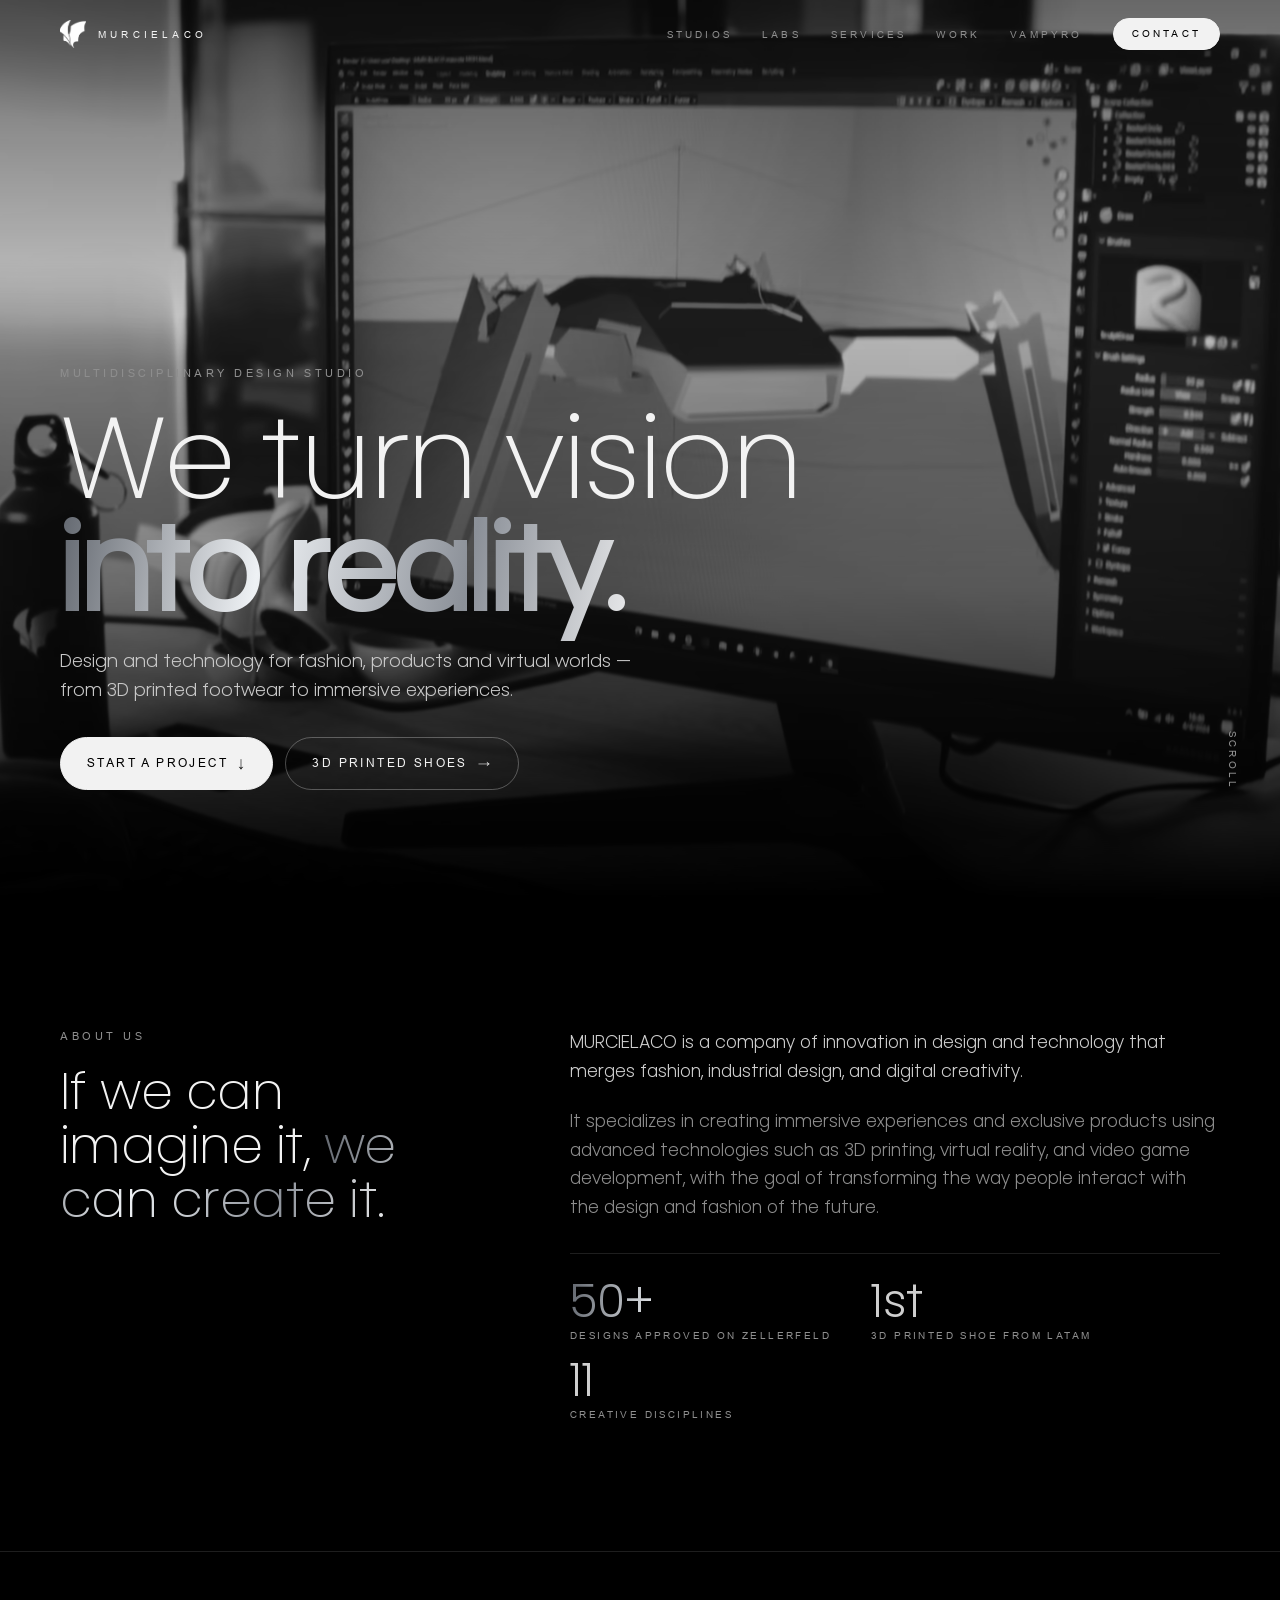
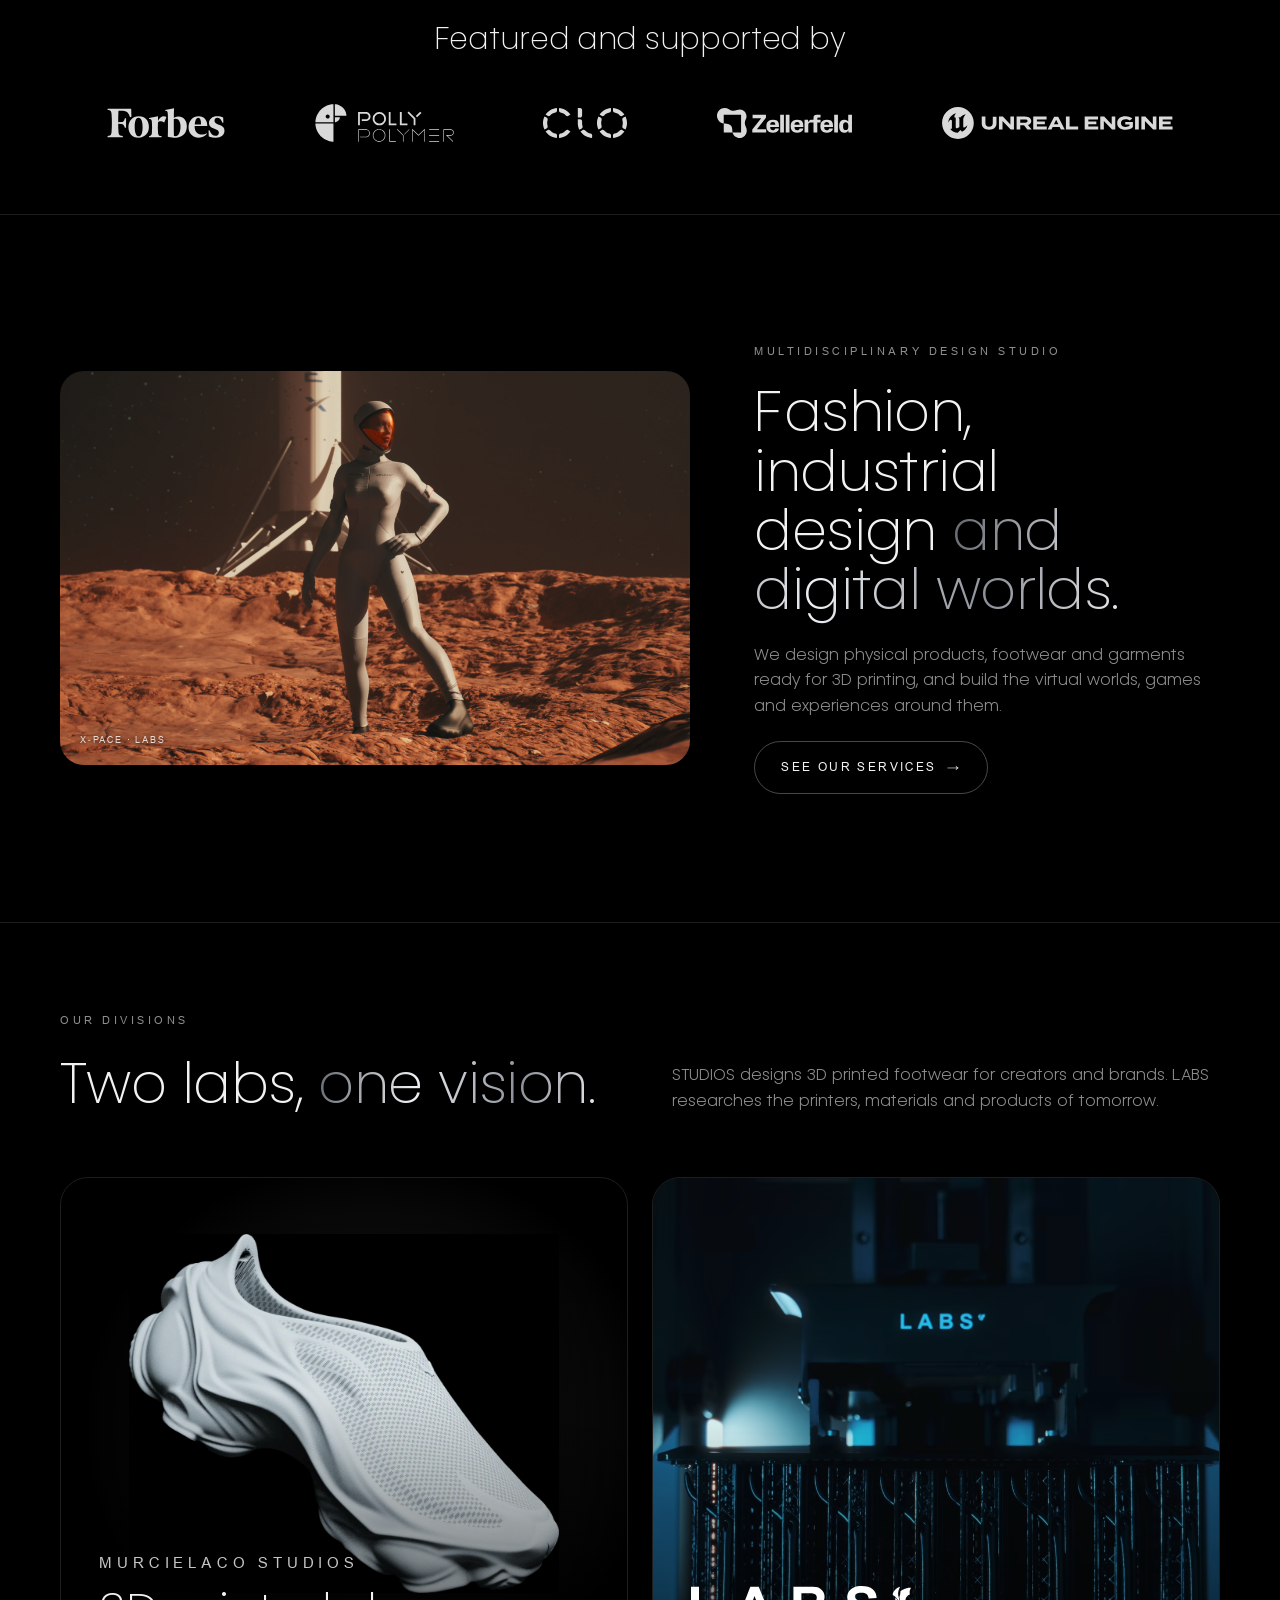
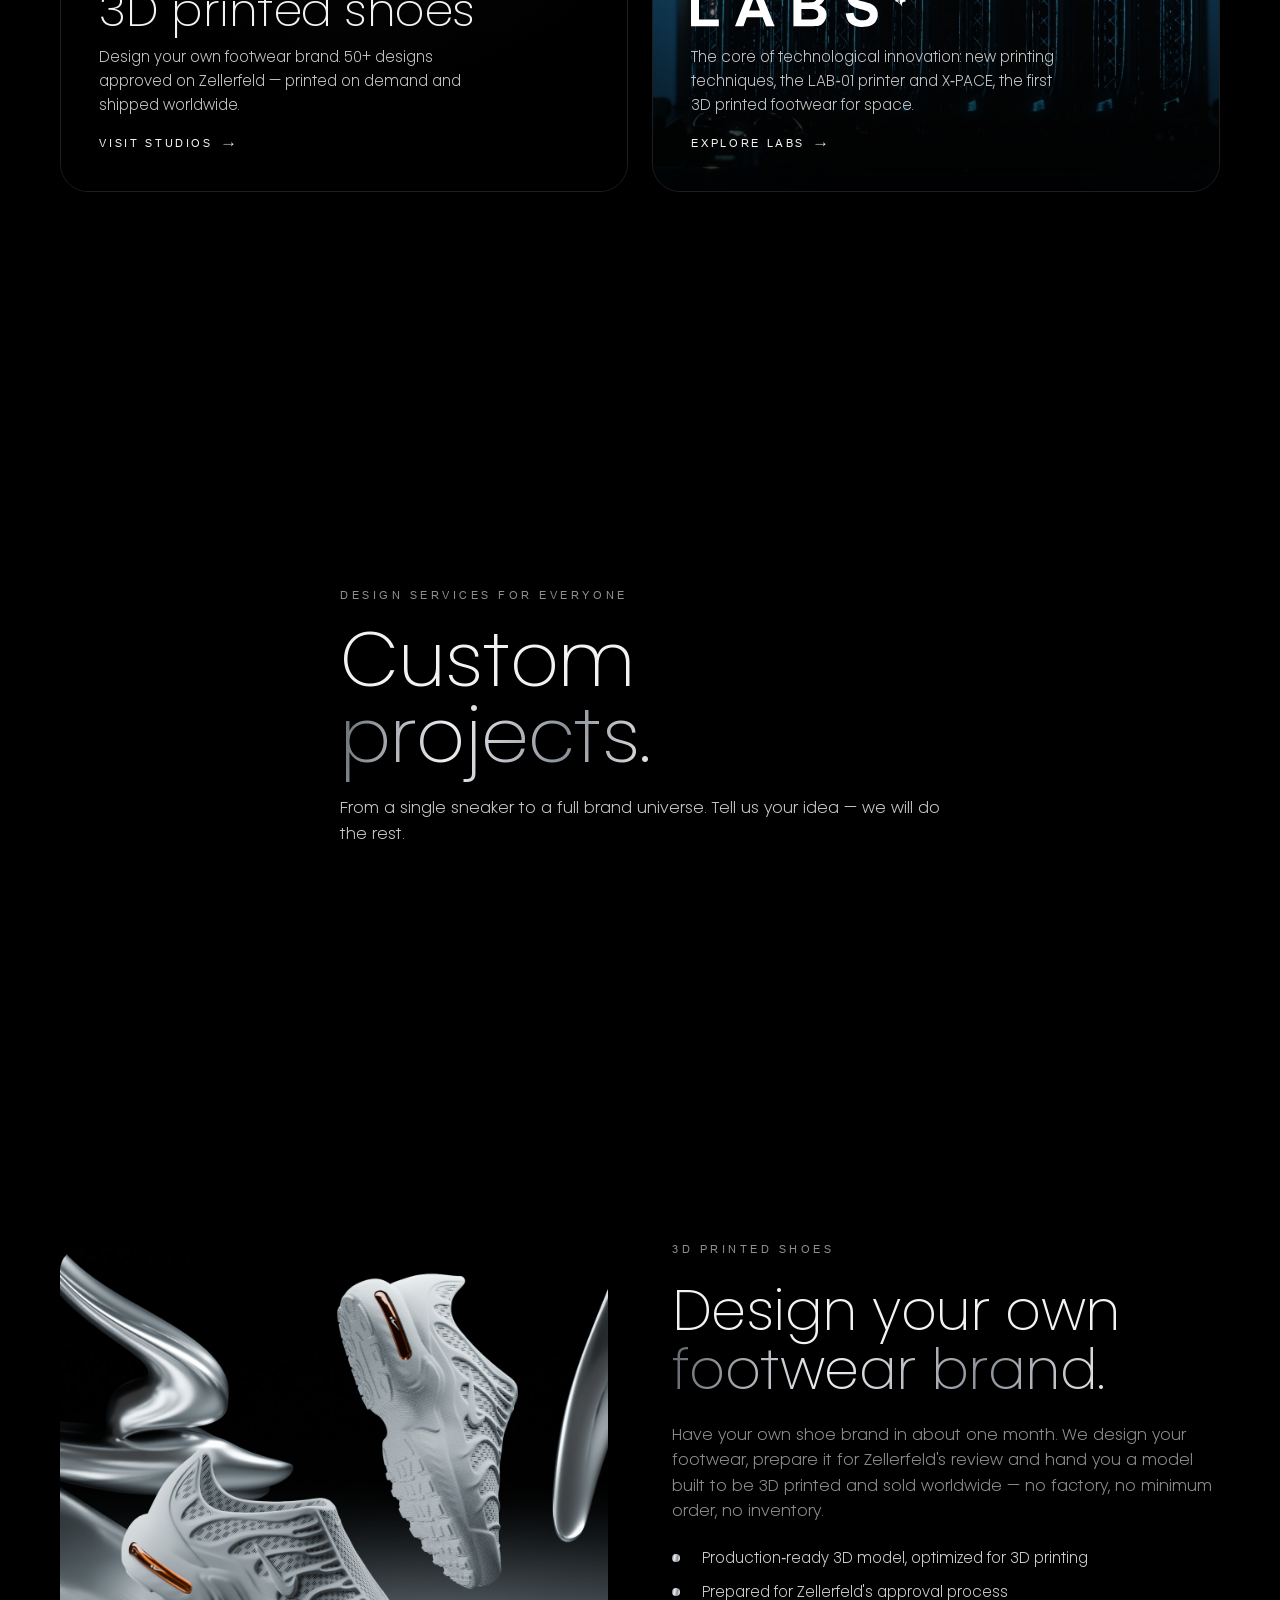
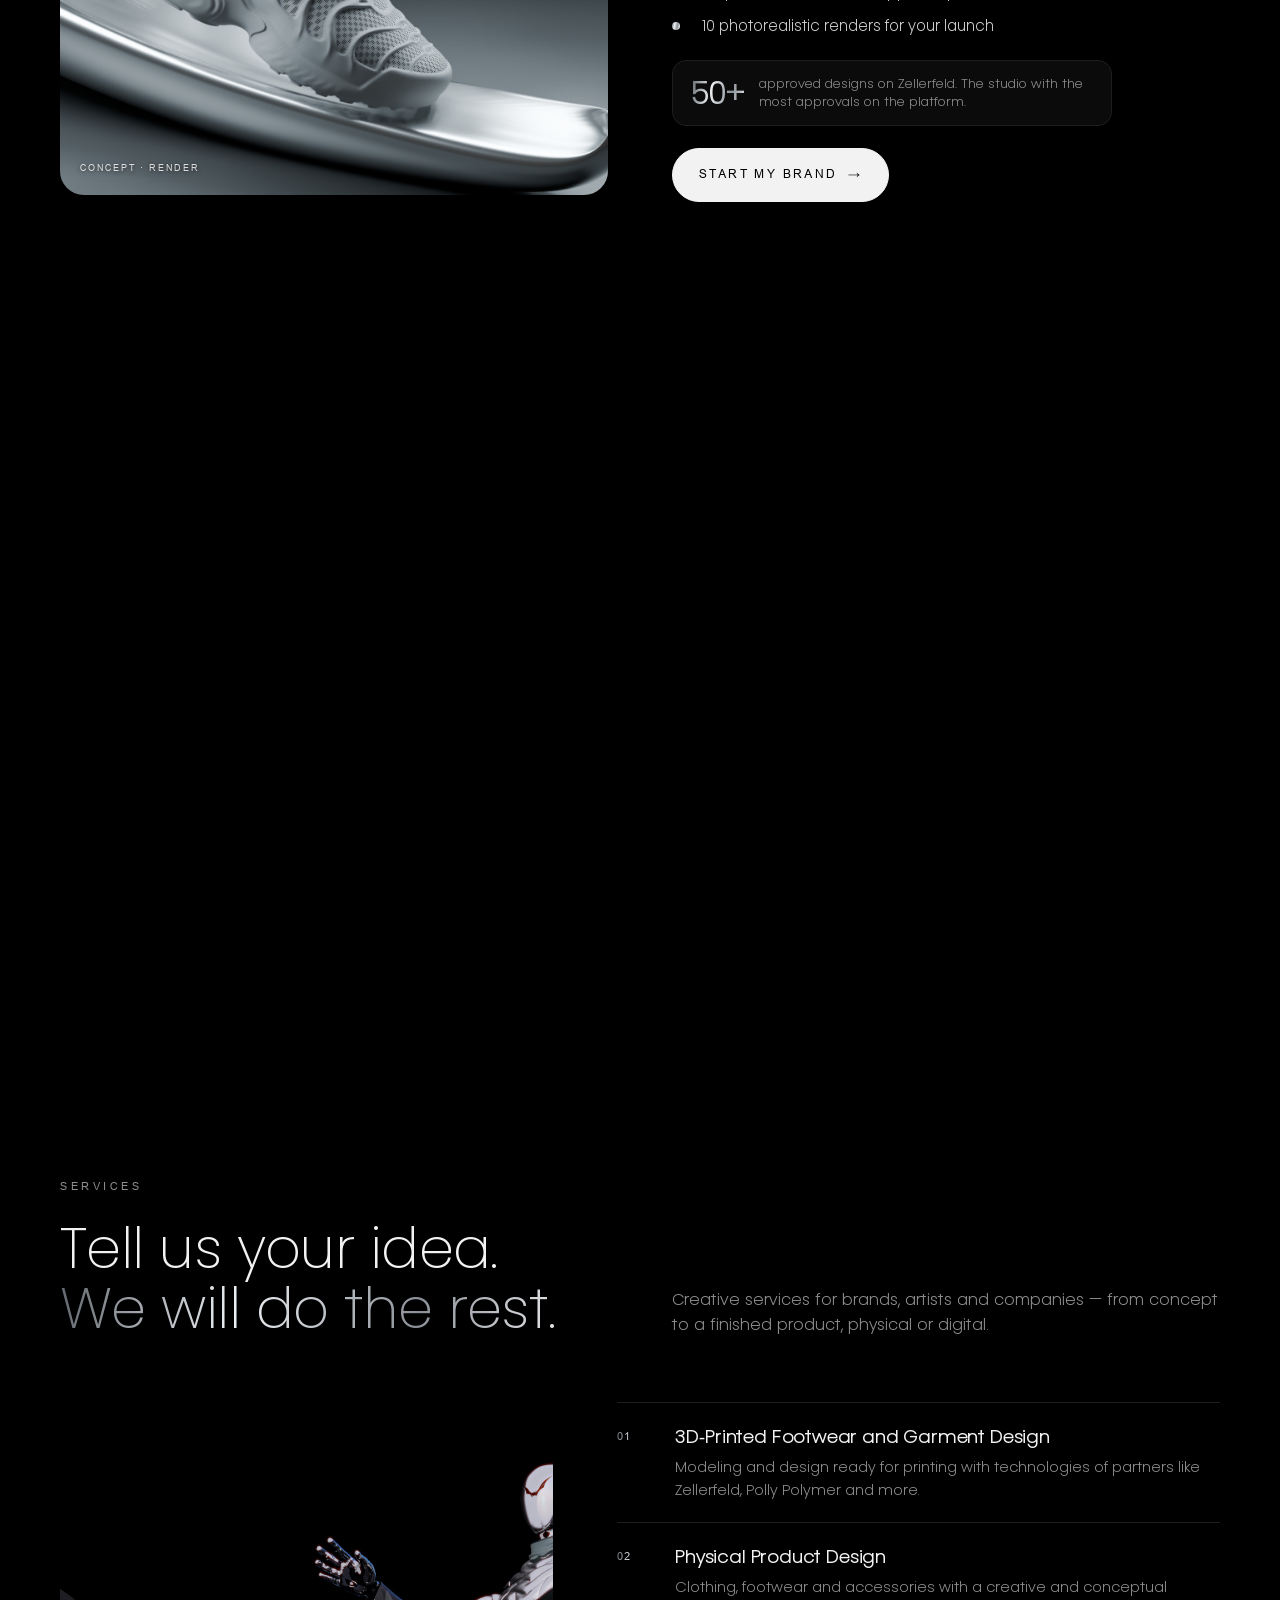
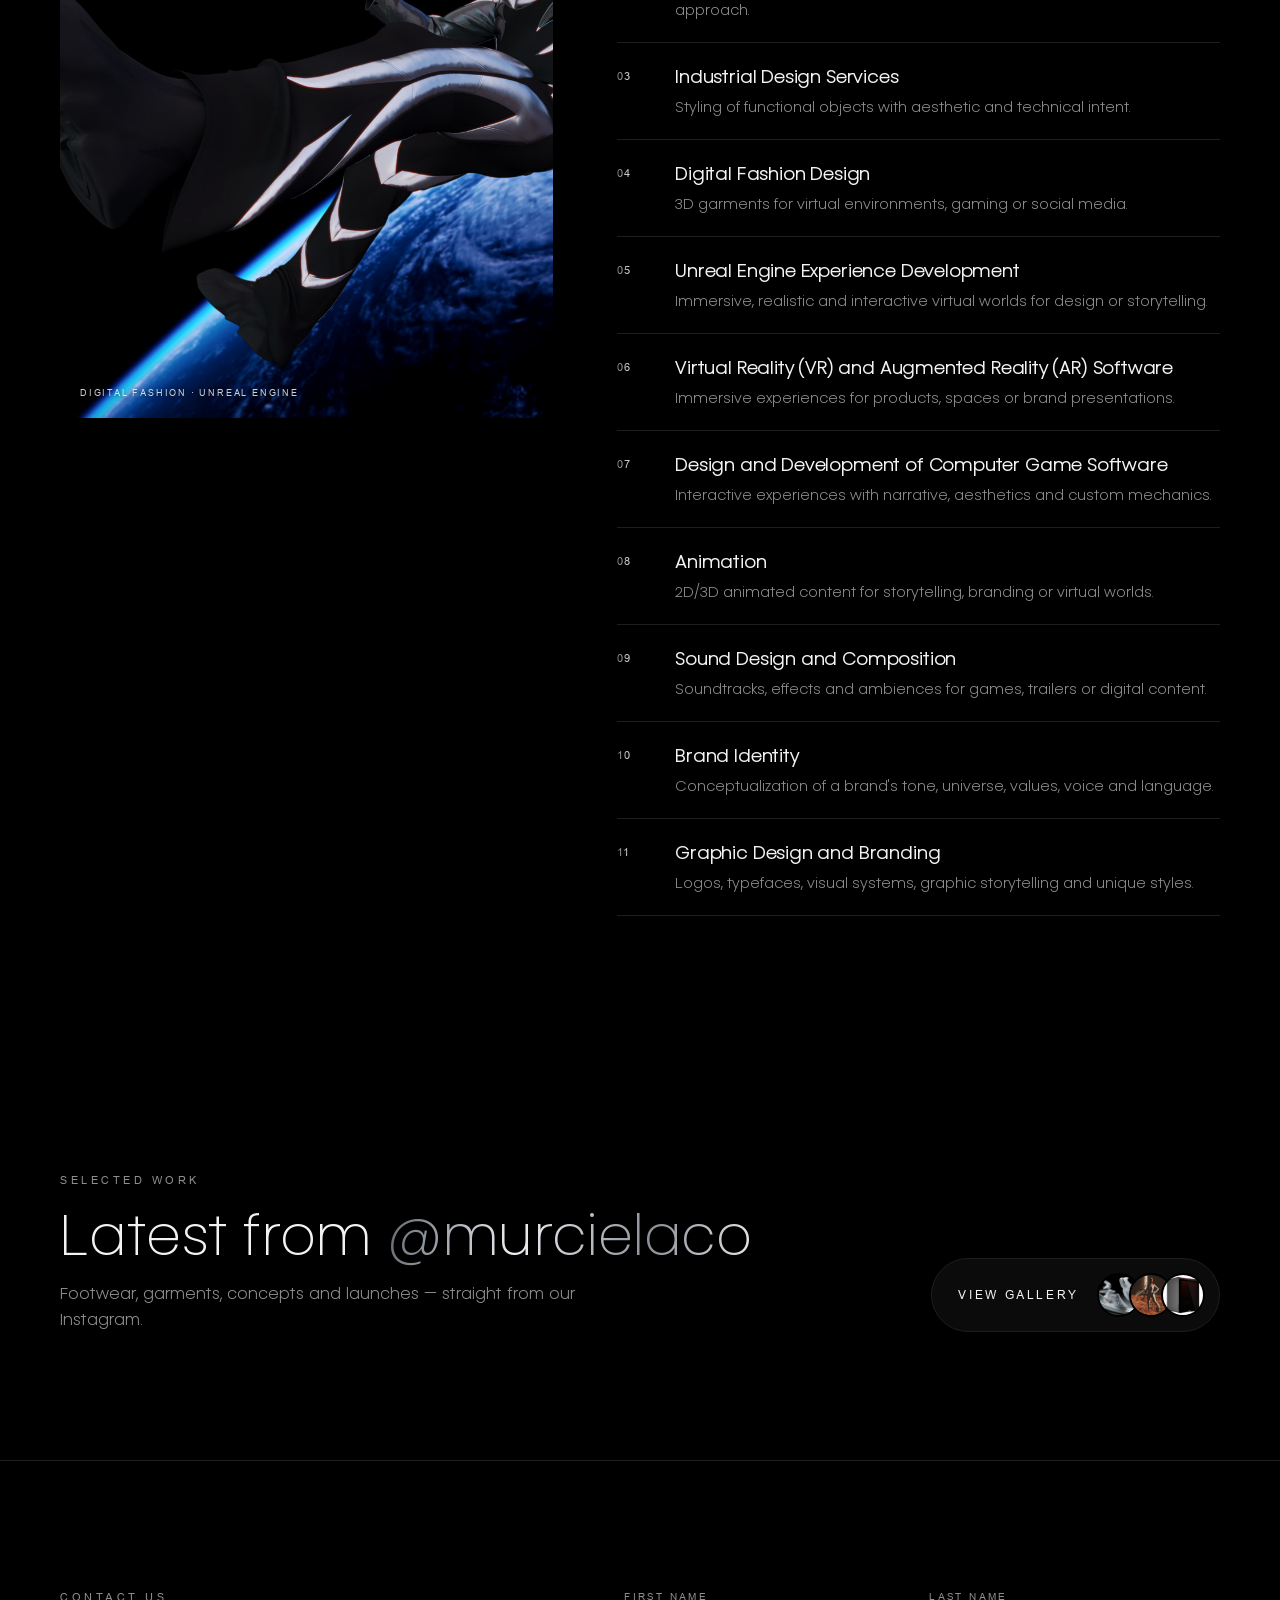
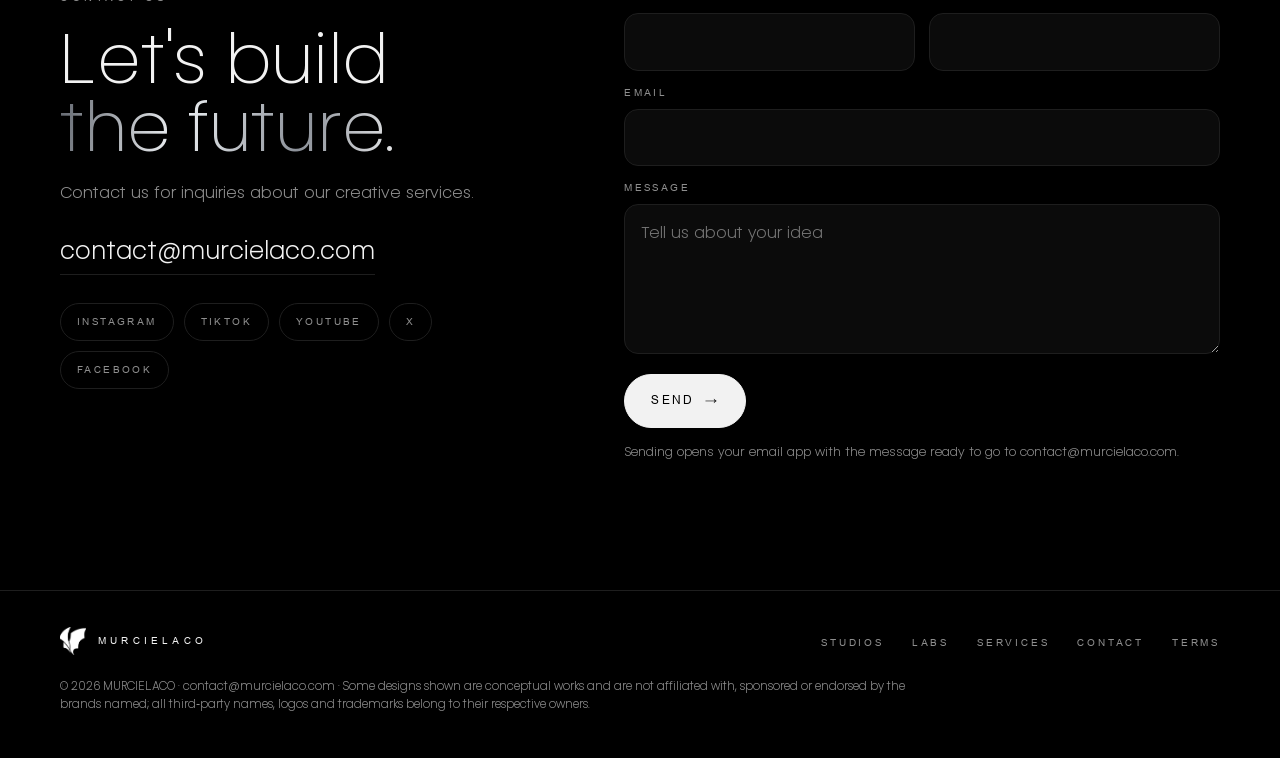
==== commit ccefce78: "Add files via upload" ====
--- a/index.html
+++ b/index.html
@@ -30,6 +30,7 @@
       <li><a href="labs/">Labs</a></li>
       <li><a href="#services">Services</a></li>
       <li><a href="#work">Work</a></li>
+      <li><a href="https://vampyro.space">VAMPYRO</a></li>
       <li><a href="#contact" class="btn sm" style="color:var(--void)">Contact</a></li>
     </ul>
     <button class="menu-btn" type="button" aria-label="Open menu" aria-expanded="false" aria-controls="drawer"><i></i></button>
@@ -43,6 +44,7 @@
     <li><a href="labs/">Labs</a></li>
     <li><a href="#services">Services</a></li>
     <li><a href="#work">Work</a></li>
+    <li><a href="https://vampyro.space">VAMPYRO</a></li>
     <li><a href="#contact">Contact</a></li>
   </ul>
   <p class="mail">contact@murcielaco.com</p>
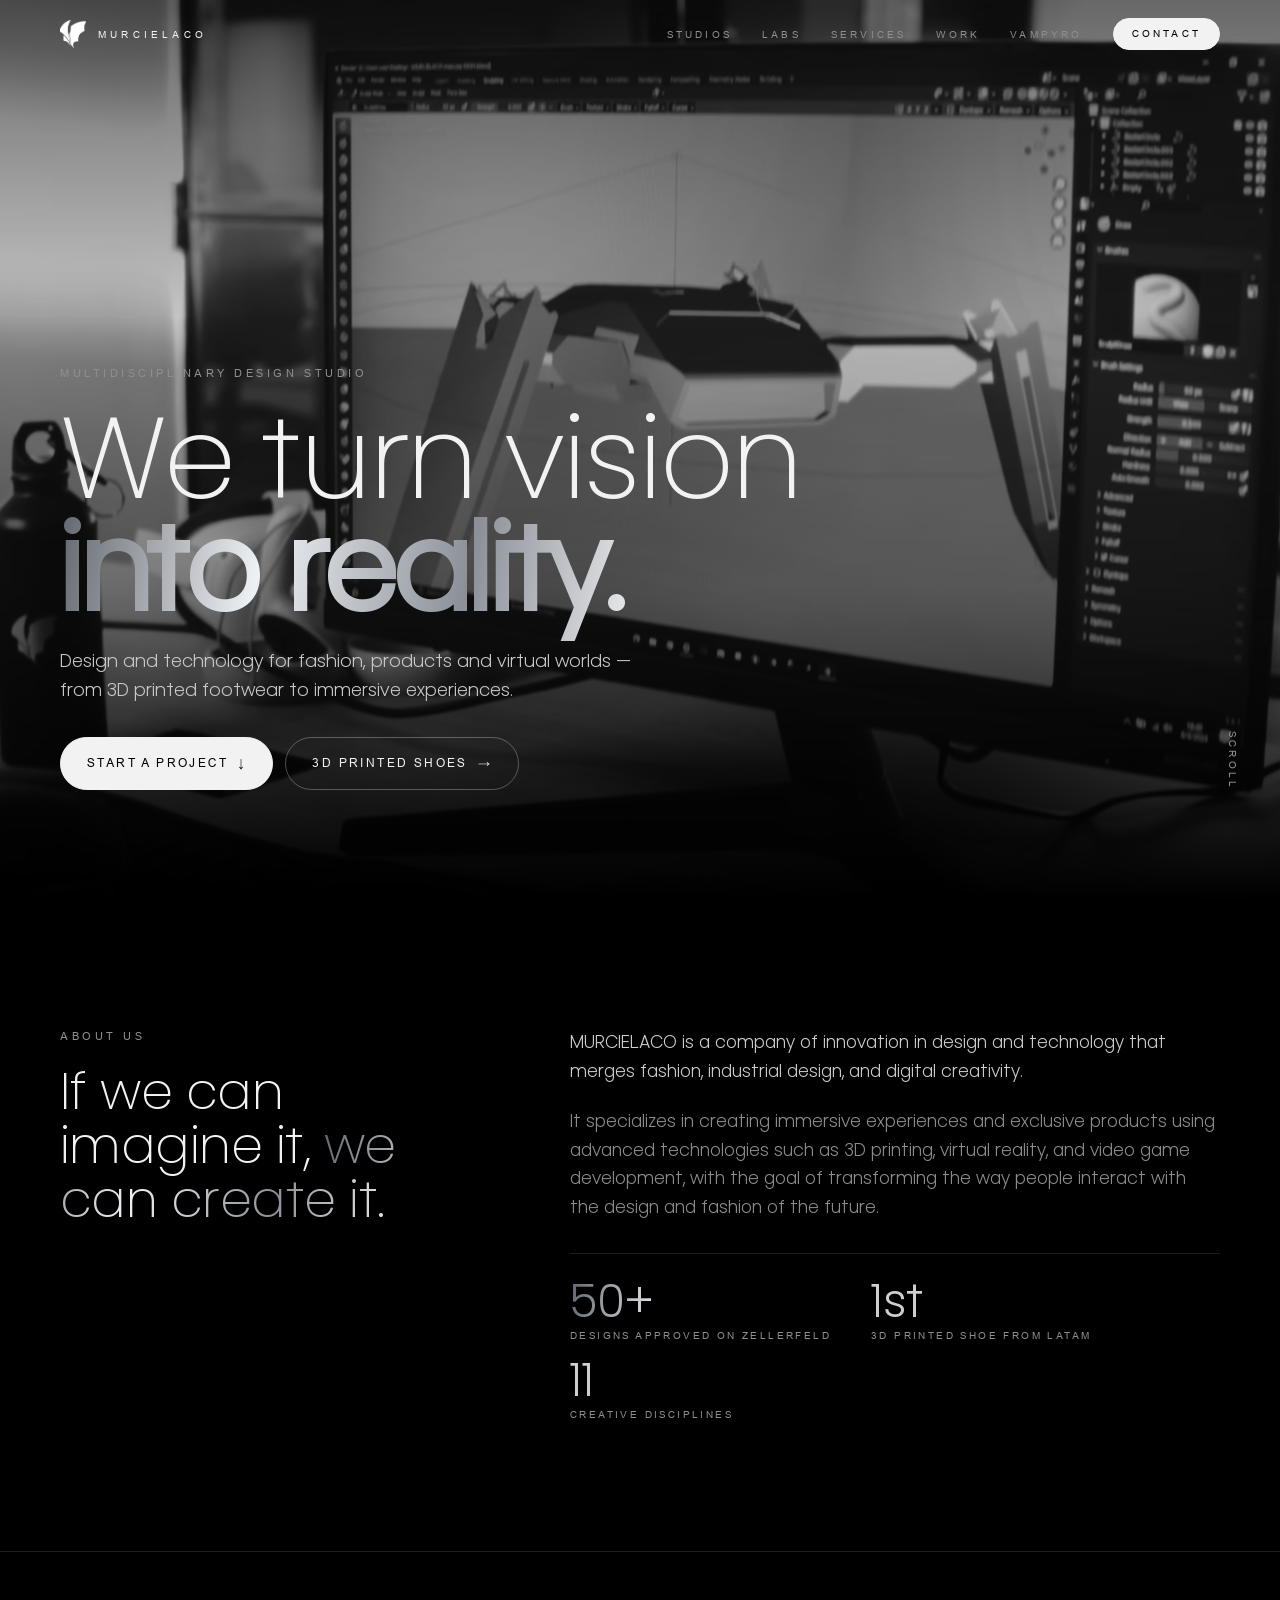
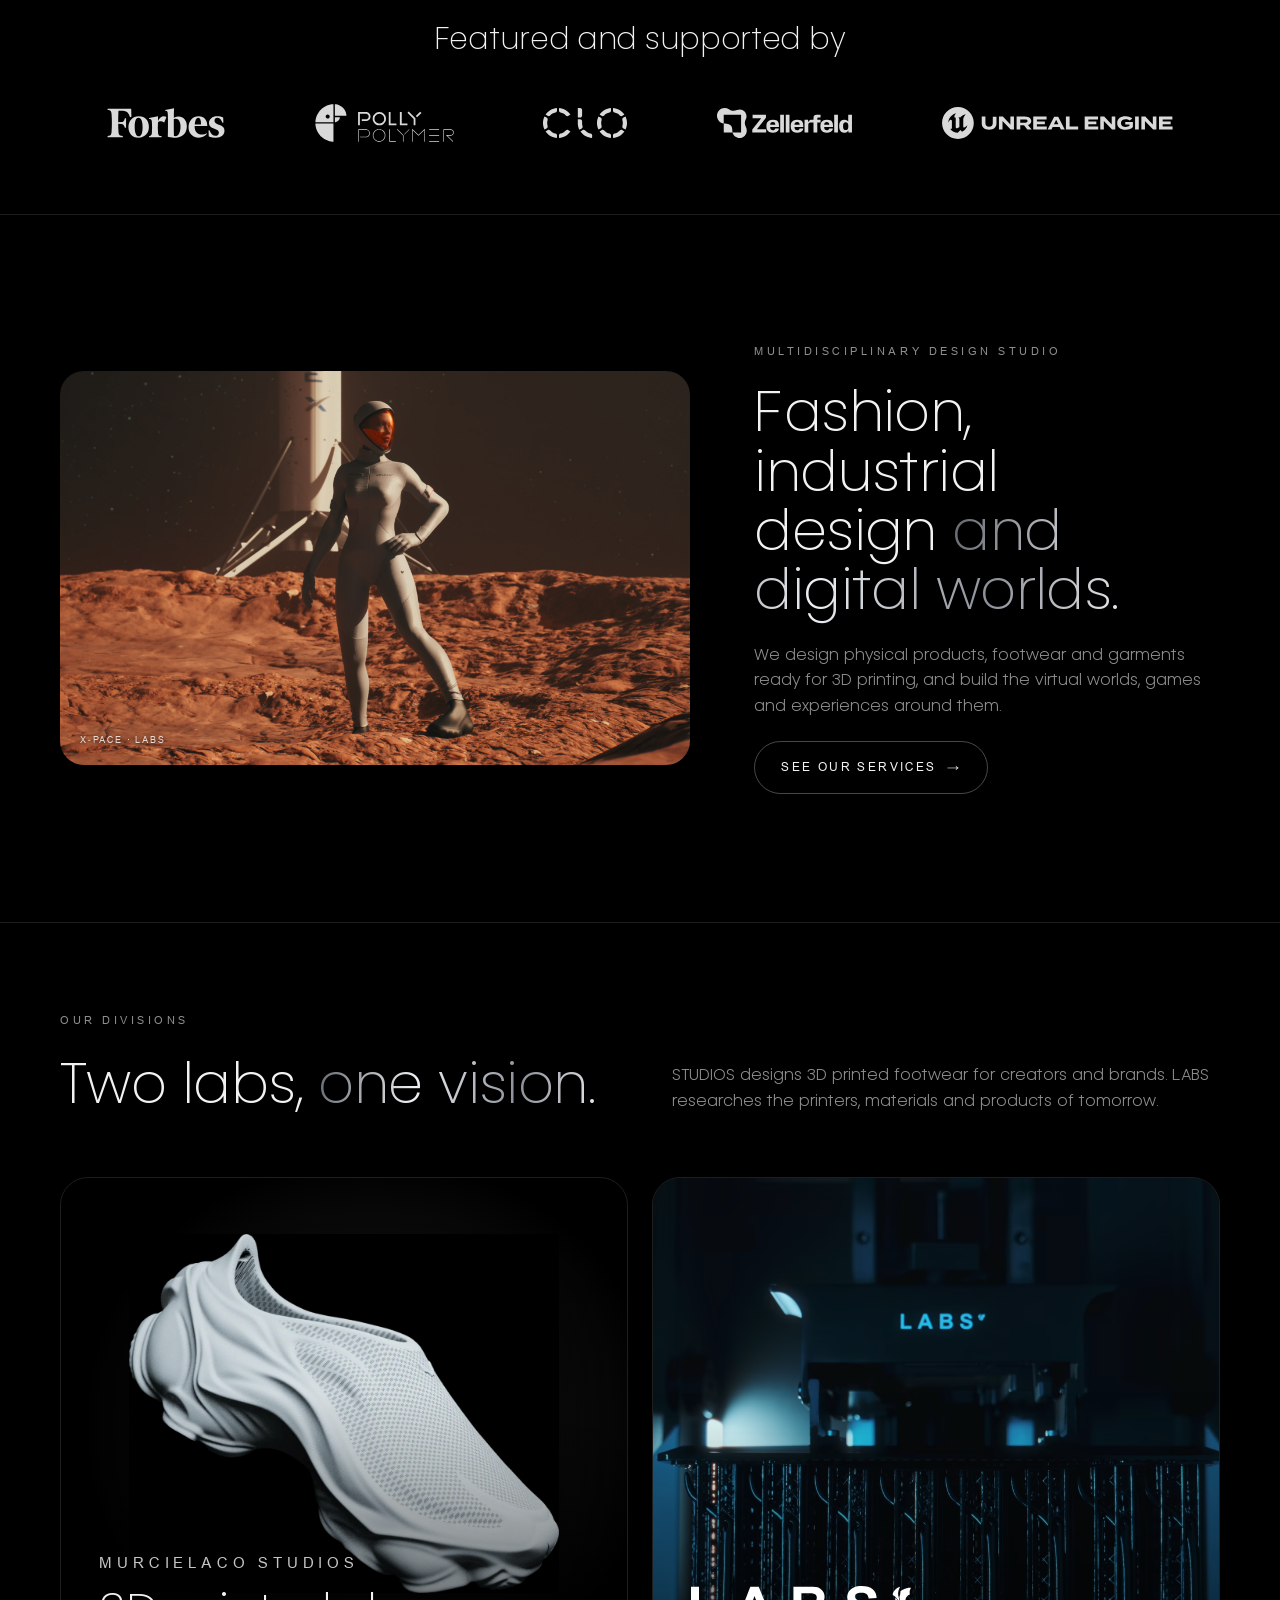
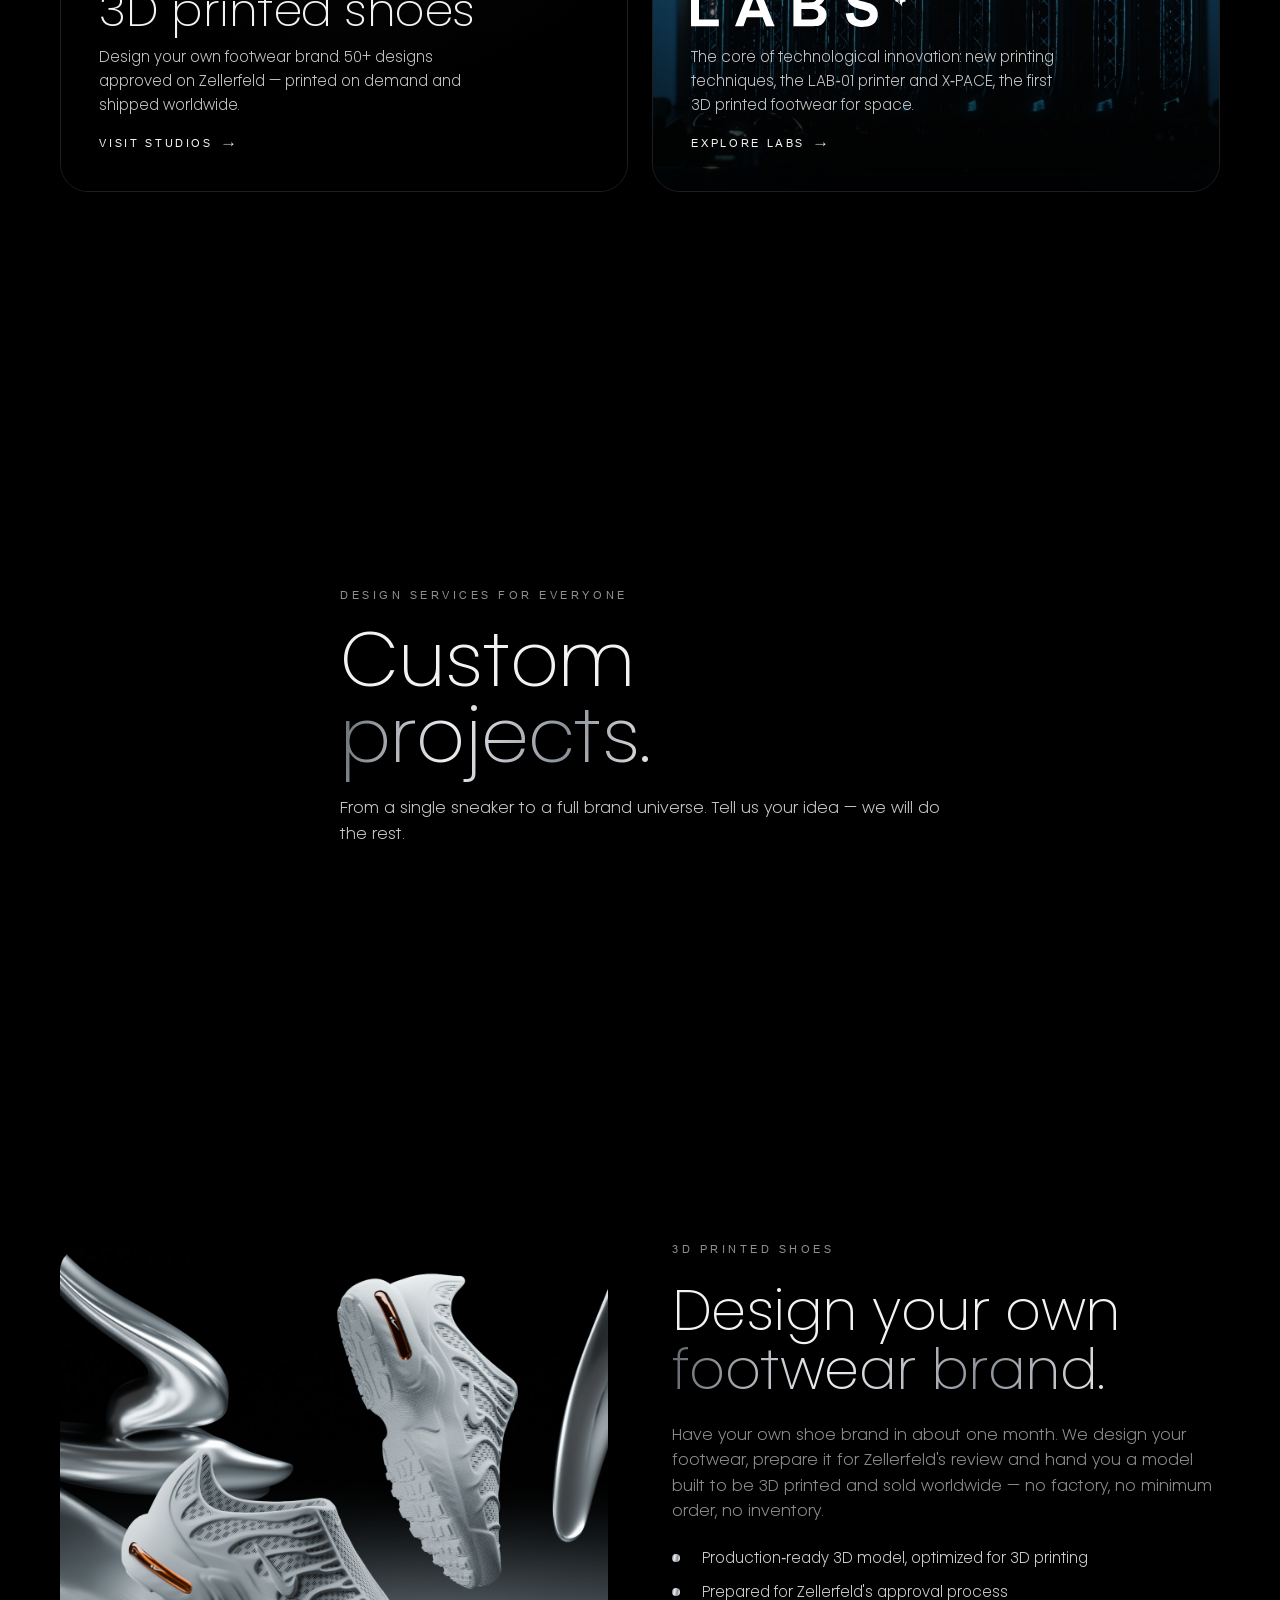
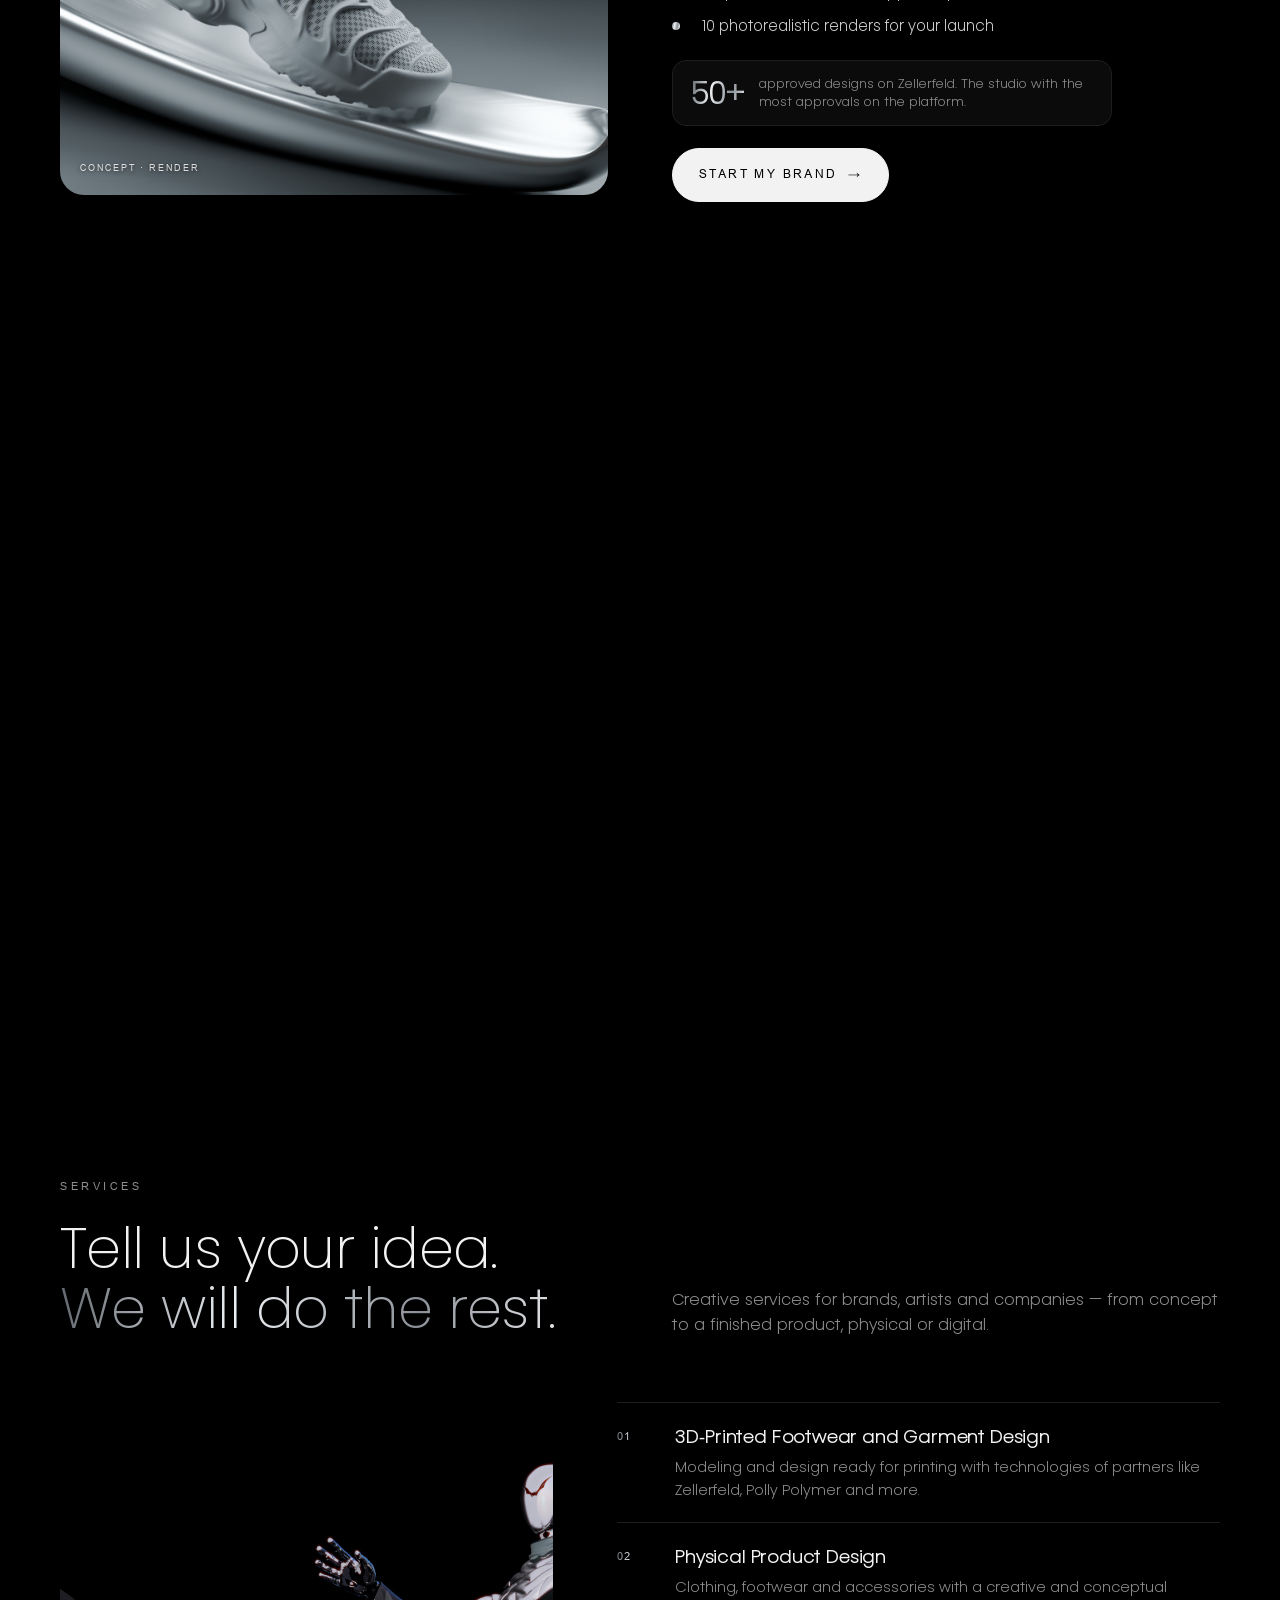
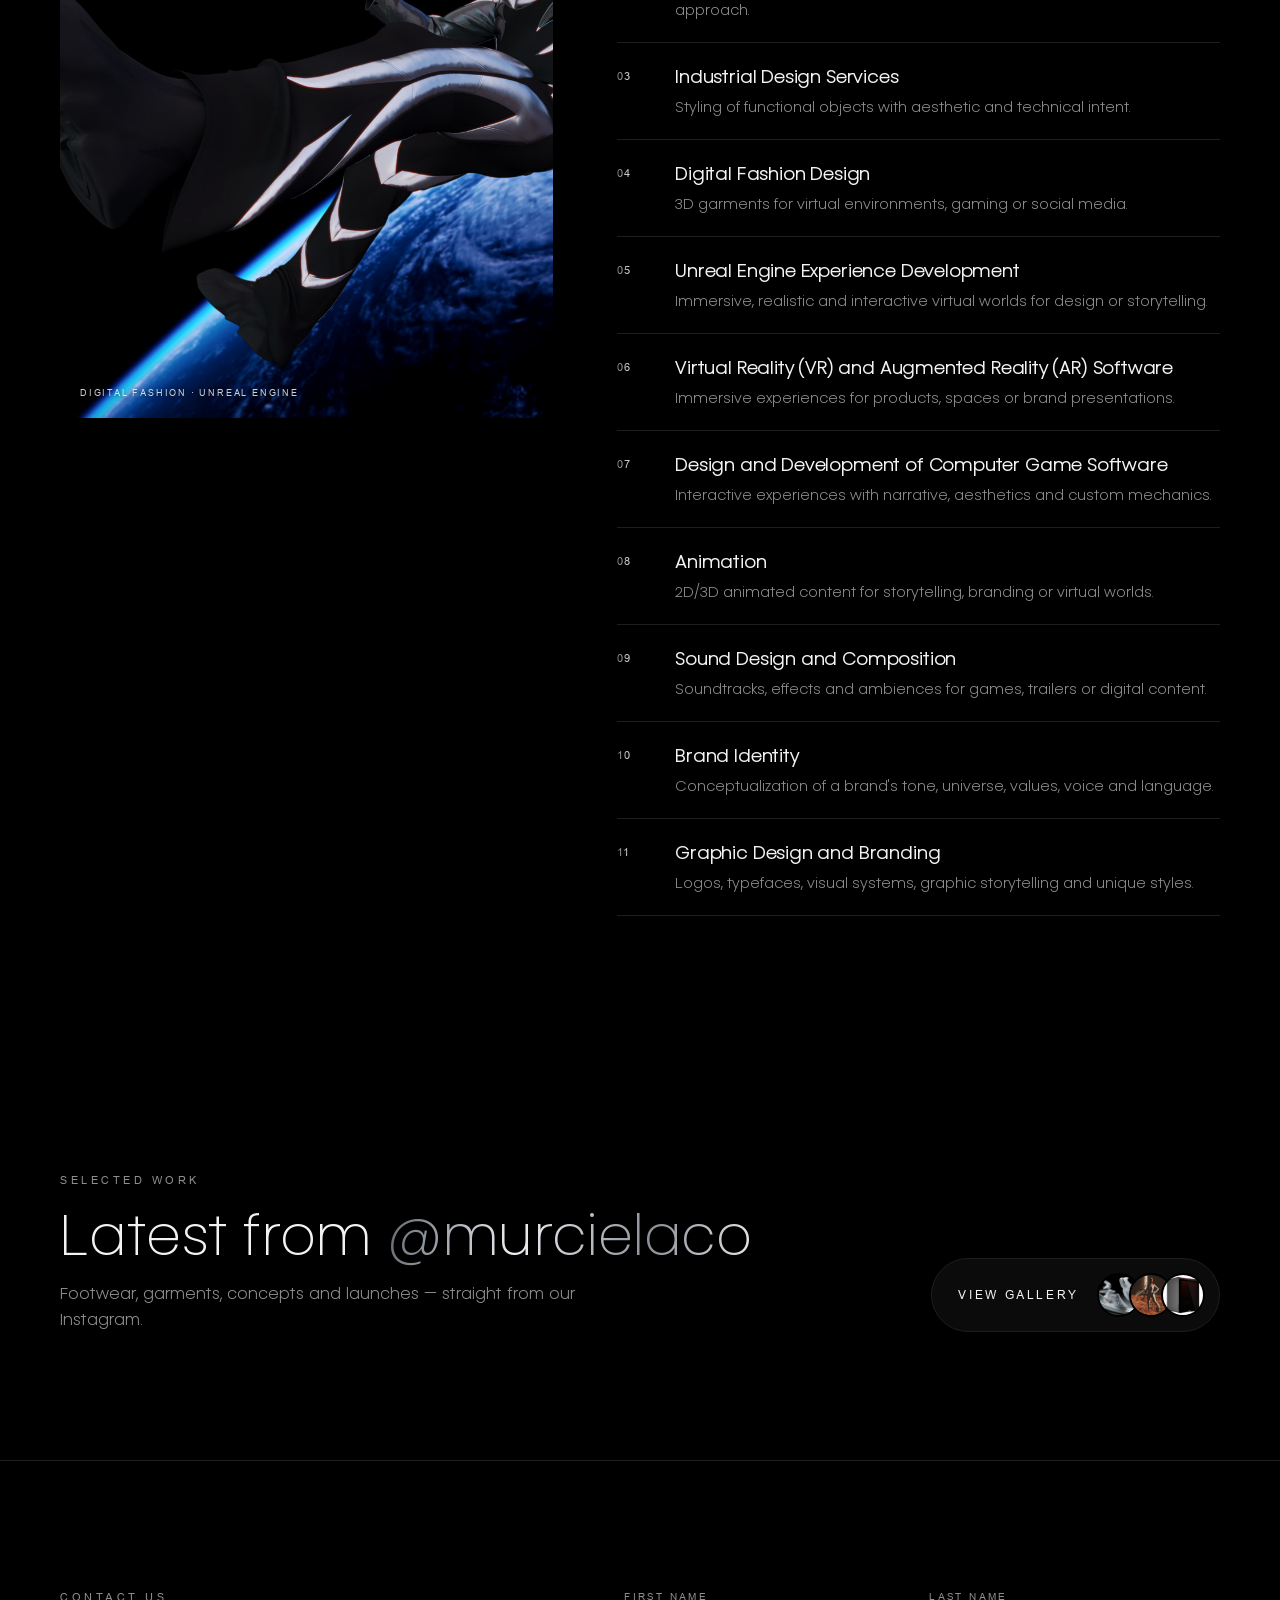
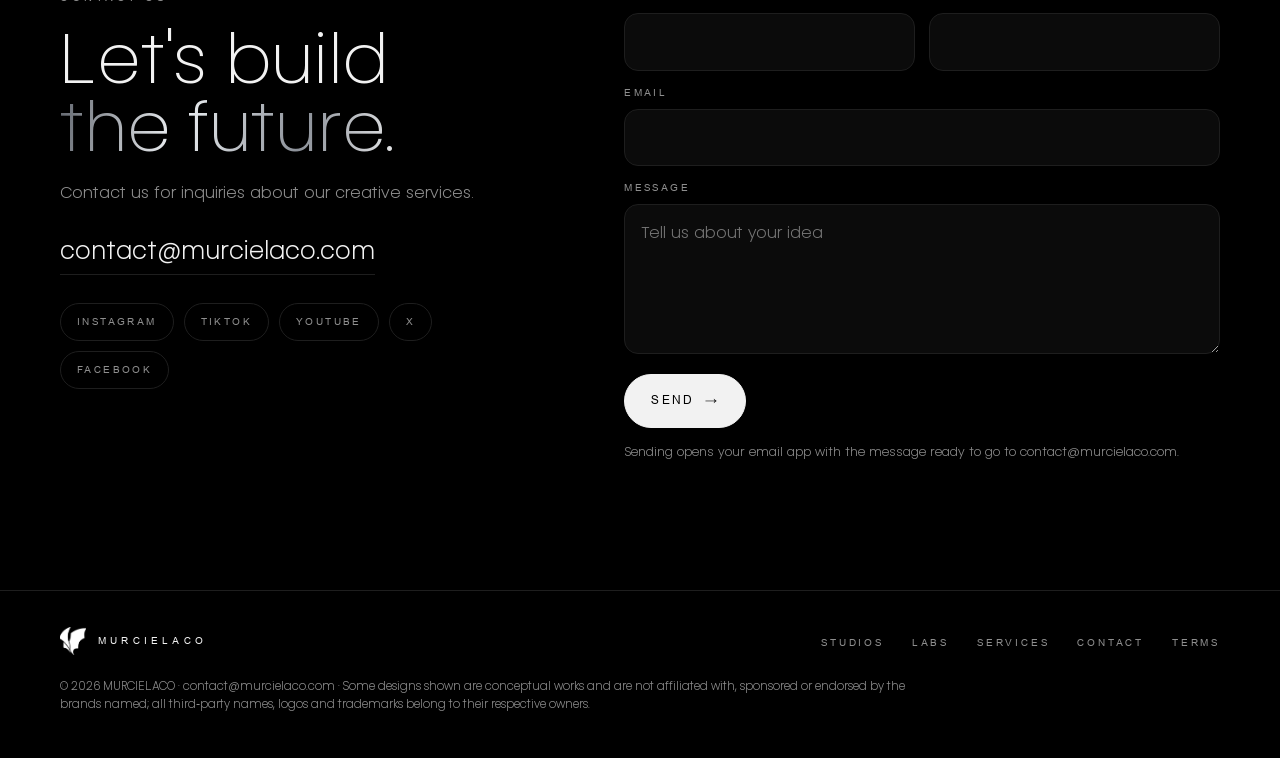
==== commit 2dc9032a: "Open VAMPYRO nav link in a new tab (home) Co-Authored-By: Claude Opus 5.5 <noreply@anthropic.com> C" ====
--- a/index.html
+++ b/index.html
@@ -30,7 +30,7 @@
       <li><a href="labs/">Labs</a></li>
       <li><a href="#services">Services</a></li>
       <li><a href="#work">Work</a></li>
-      <li><a href="https://vampyro.space">VAMPYRO</a></li>
+      <li><a href="https://vampyro.space" target="_blank" rel="noopener">VAMPYRO</a></li>
       <li><a href="#contact" class="btn sm" style="color:var(--void)">Contact</a></li>
     </ul>
     <button class="menu-btn" type="button" aria-label="Open menu" aria-expanded="false" aria-controls="drawer"><i></i></button>
@@ -44,7 +44,7 @@
     <li><a href="labs/">Labs</a></li>
     <li><a href="#services">Services</a></li>
     <li><a href="#work">Work</a></li>
-    <li><a href="https://vampyro.space">VAMPYRO</a></li>
+    <li><a href="https://vampyro.space" target="_blank" rel="noopener">VAMPYRO</a></li>
     <li><a href="#contact">Contact</a></li>
   </ul>
   <p class="mail">contact@murcielaco.com</p>
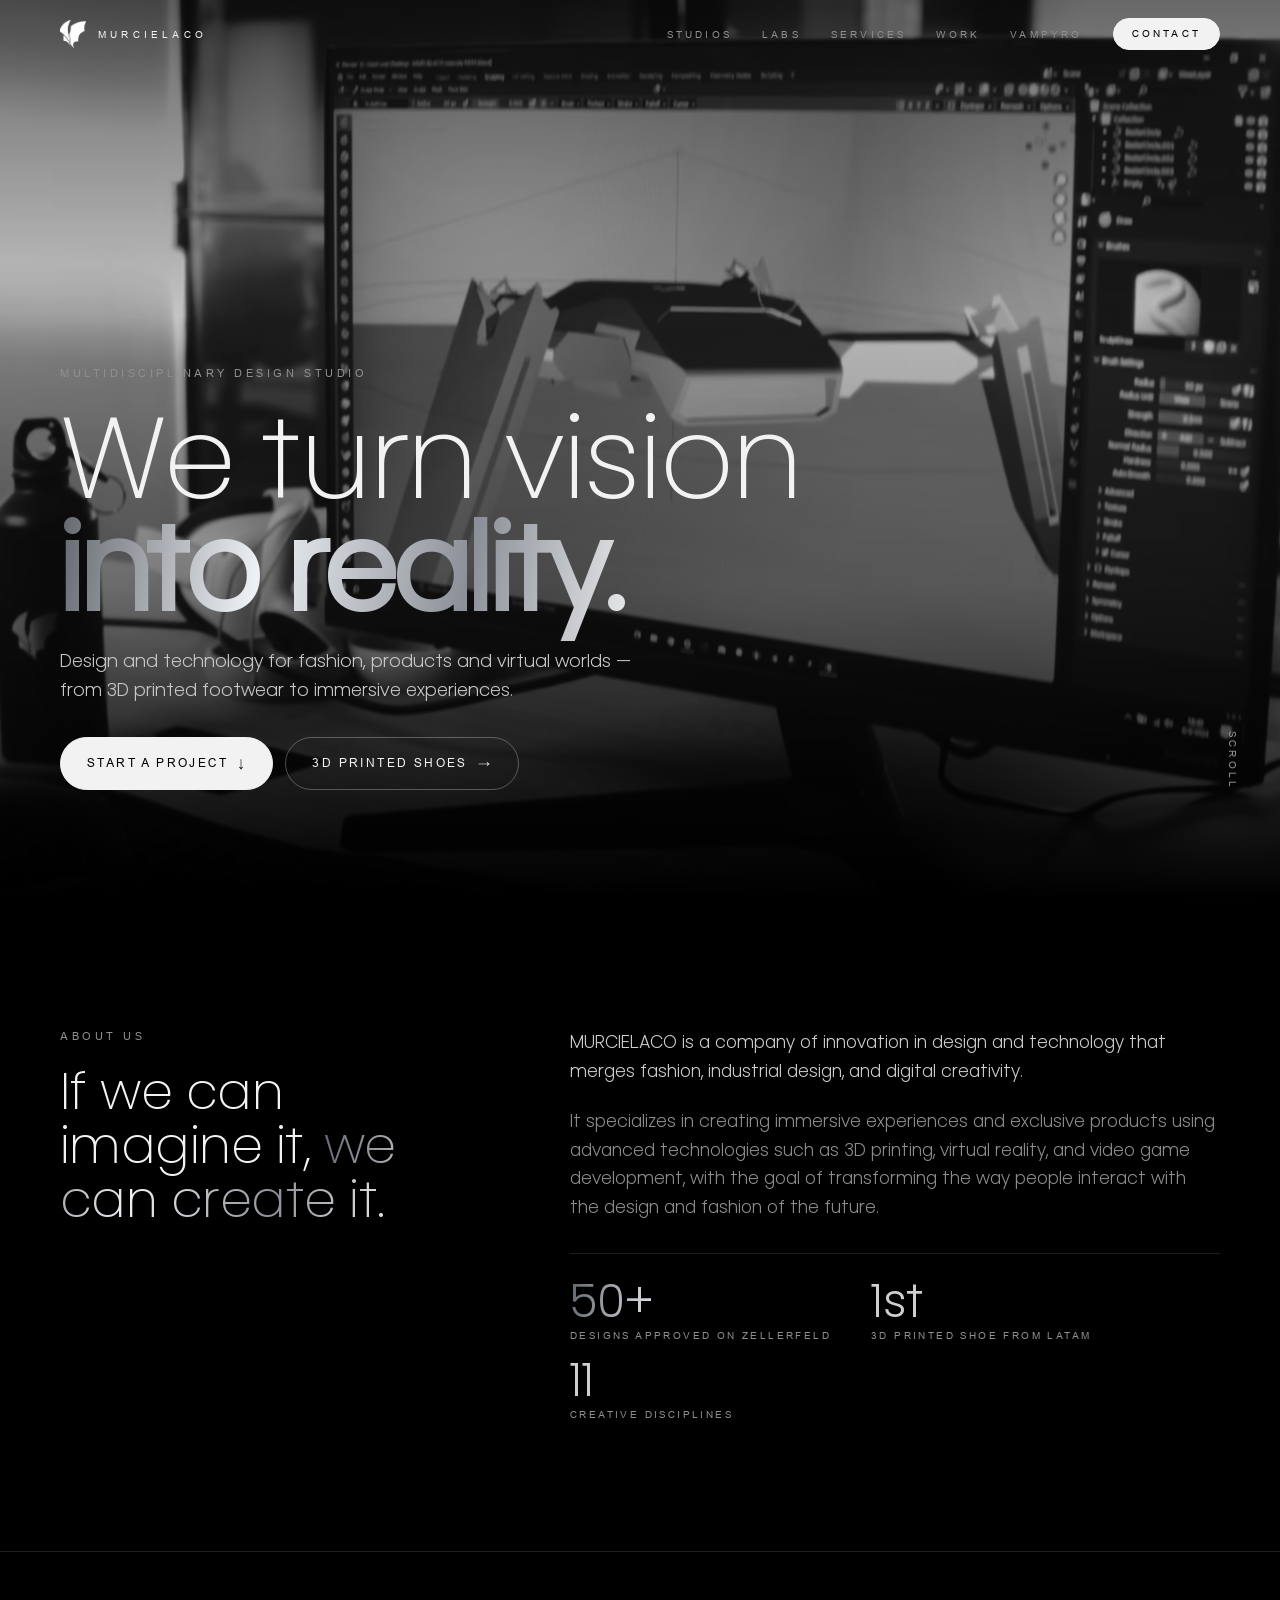
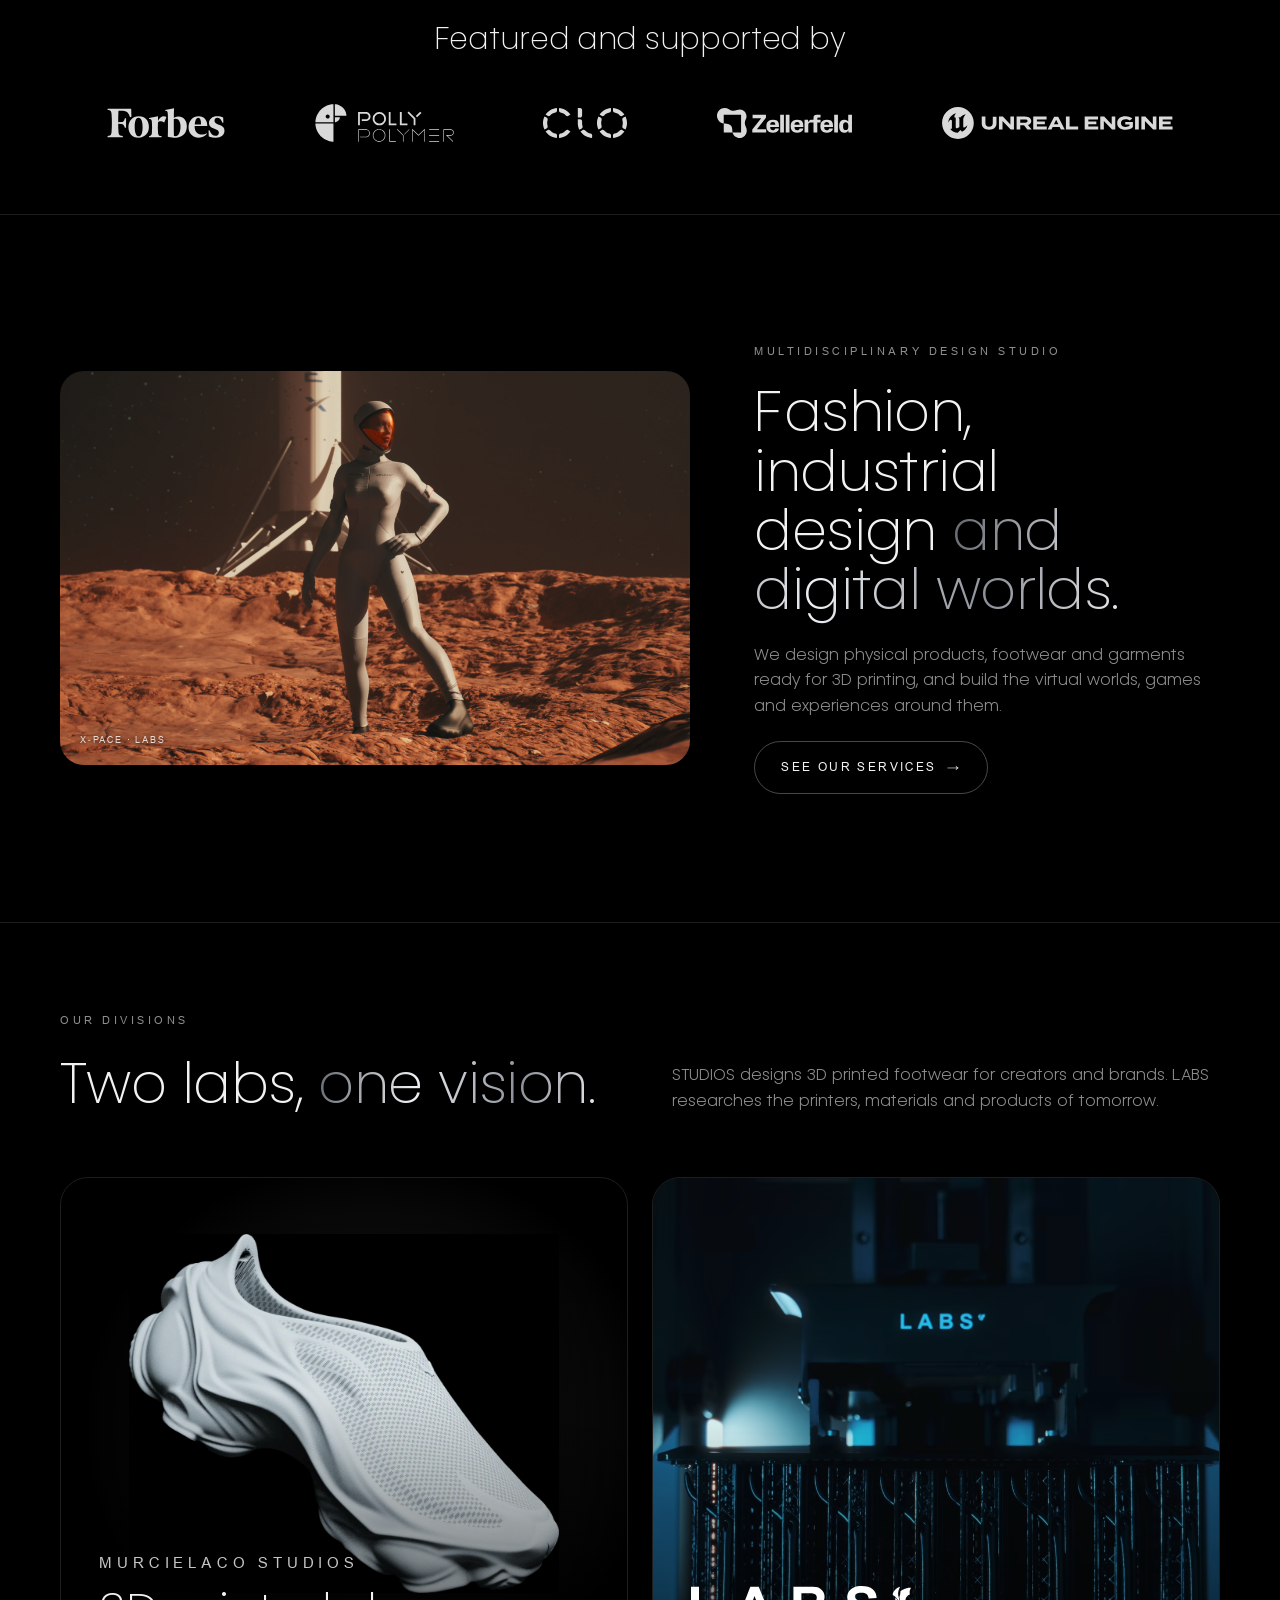
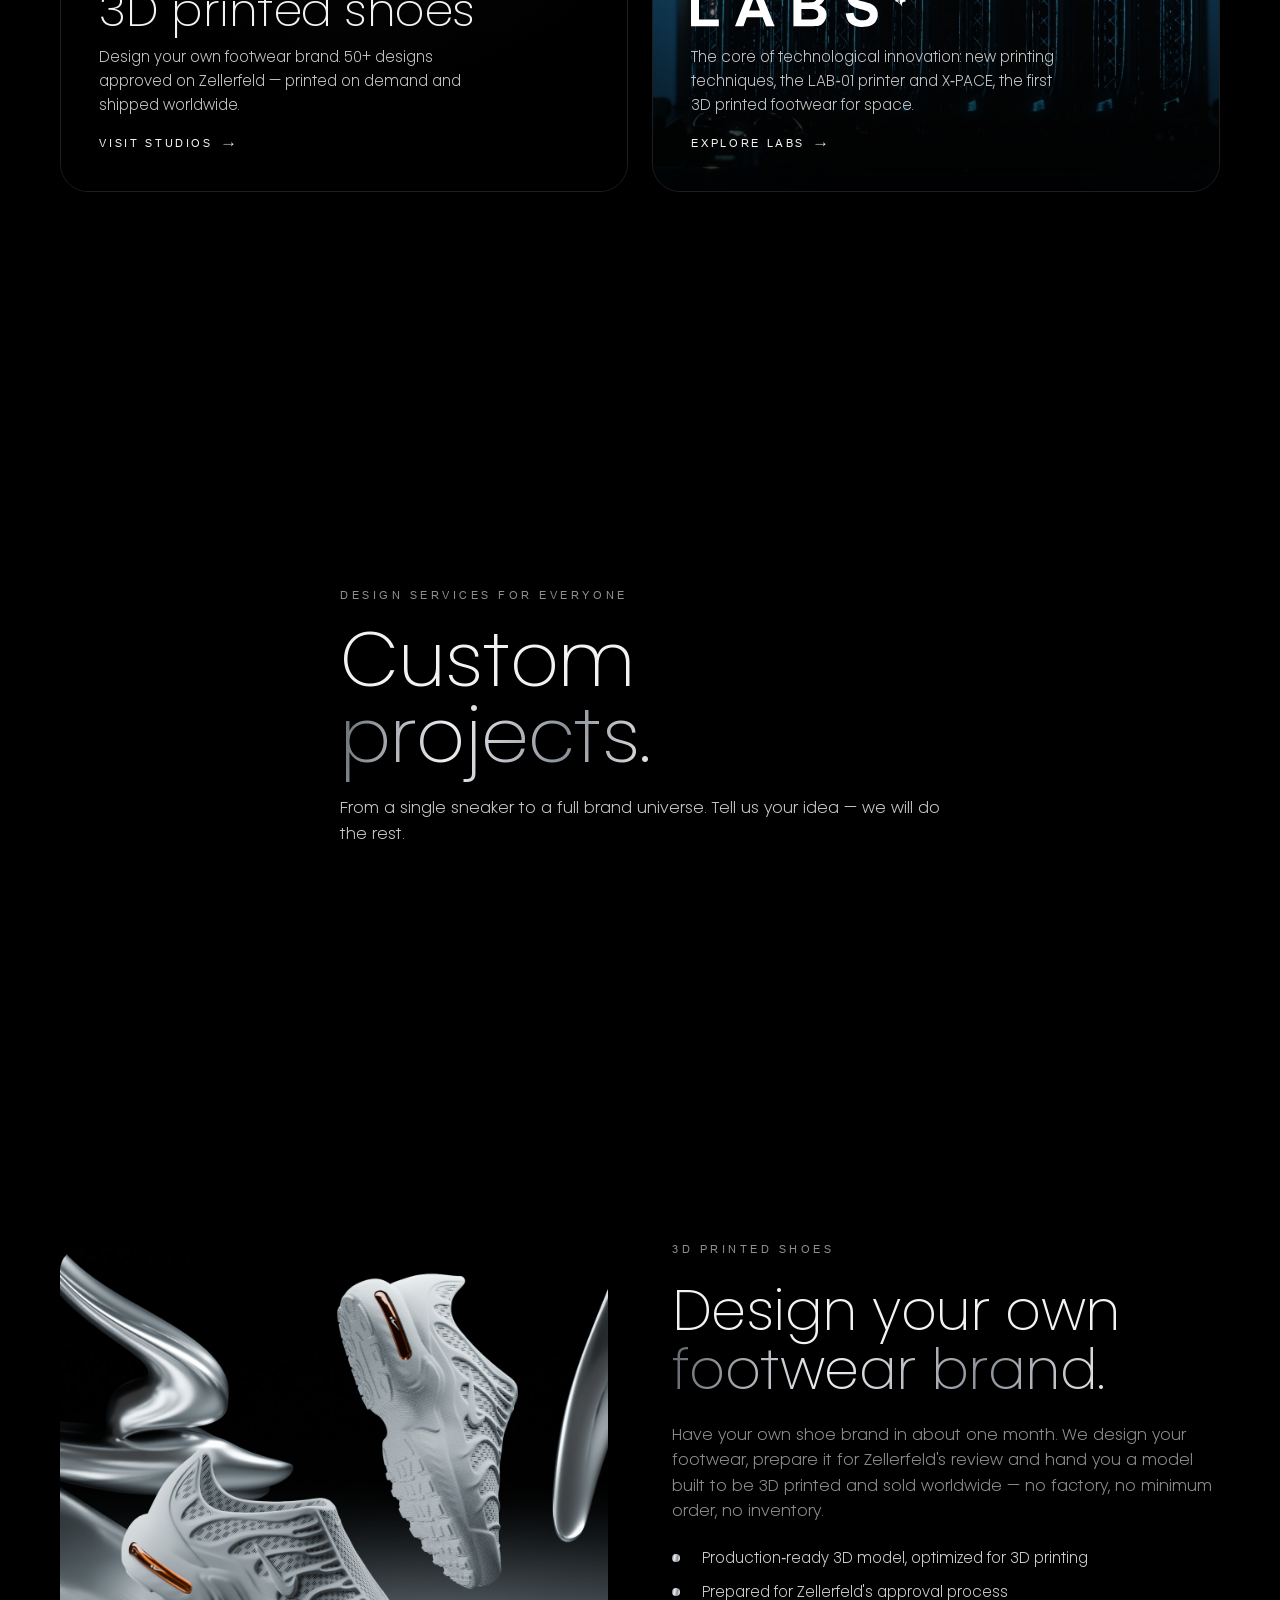
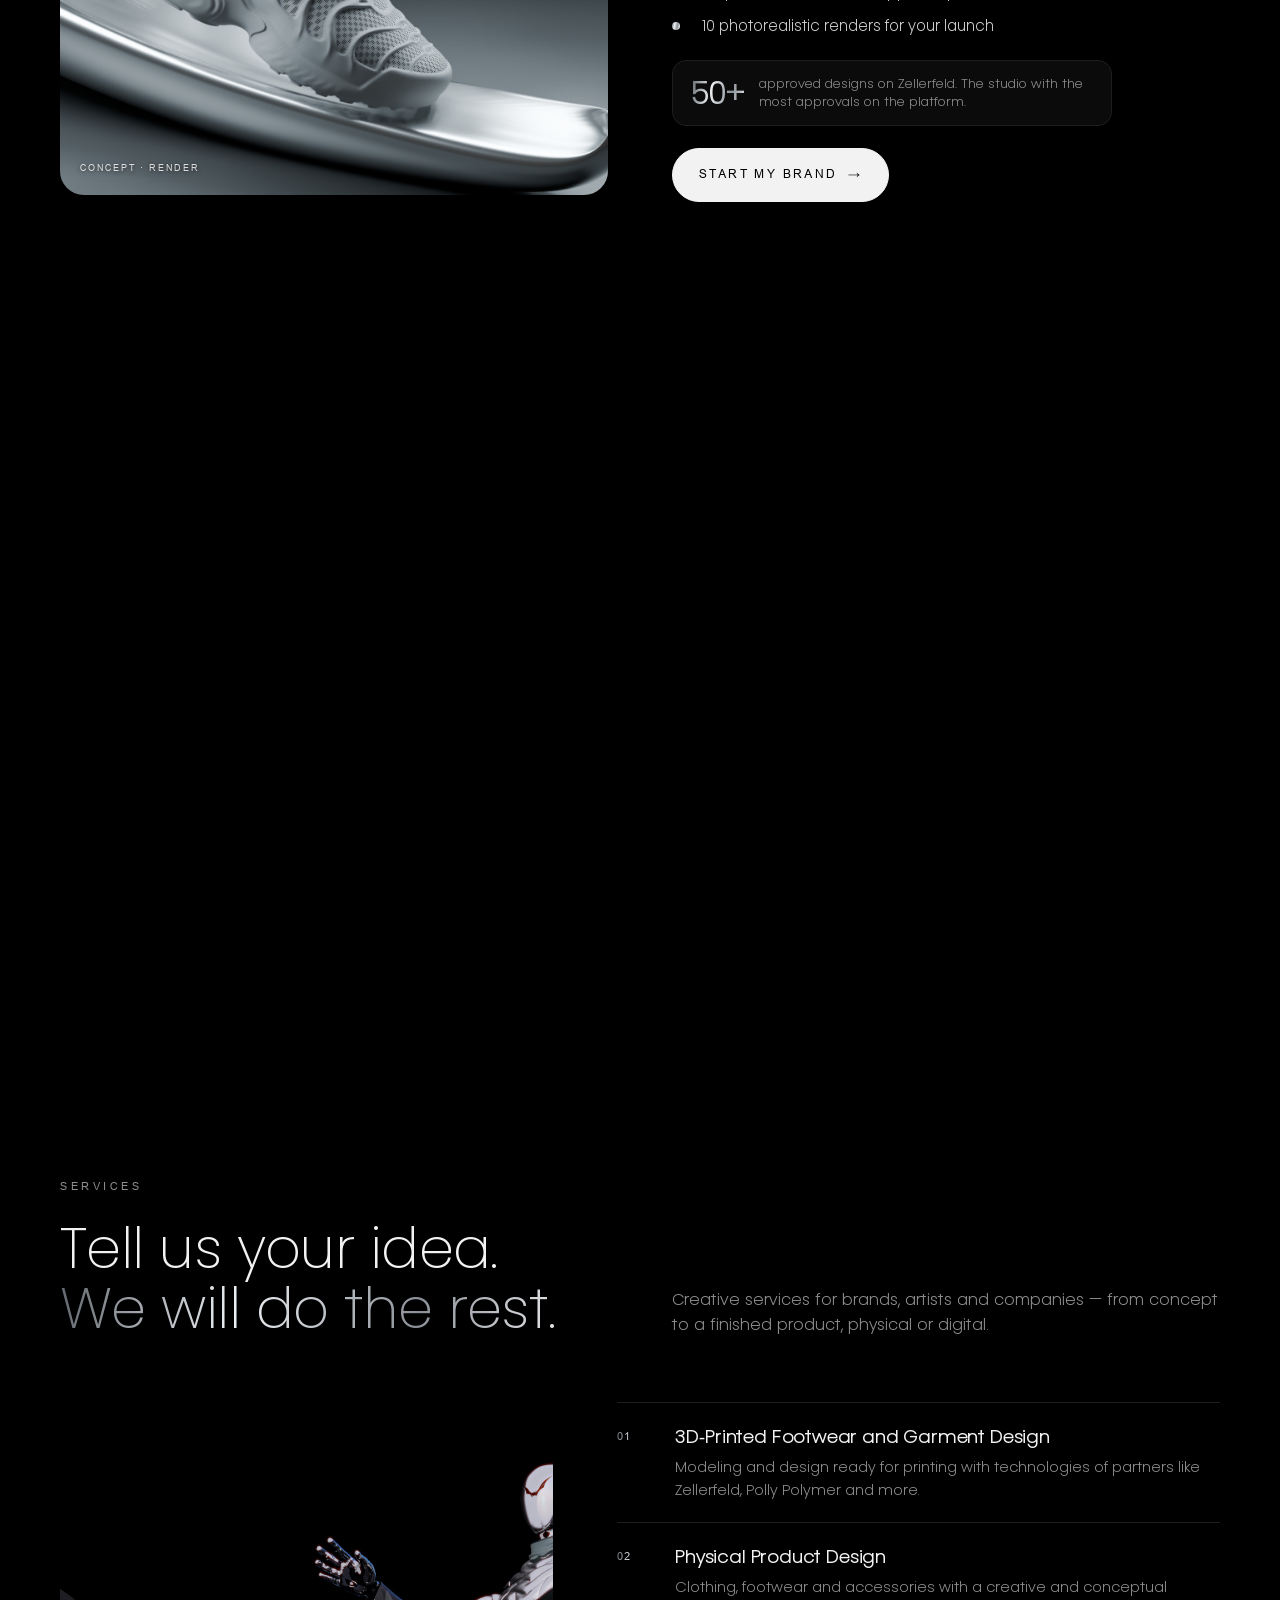
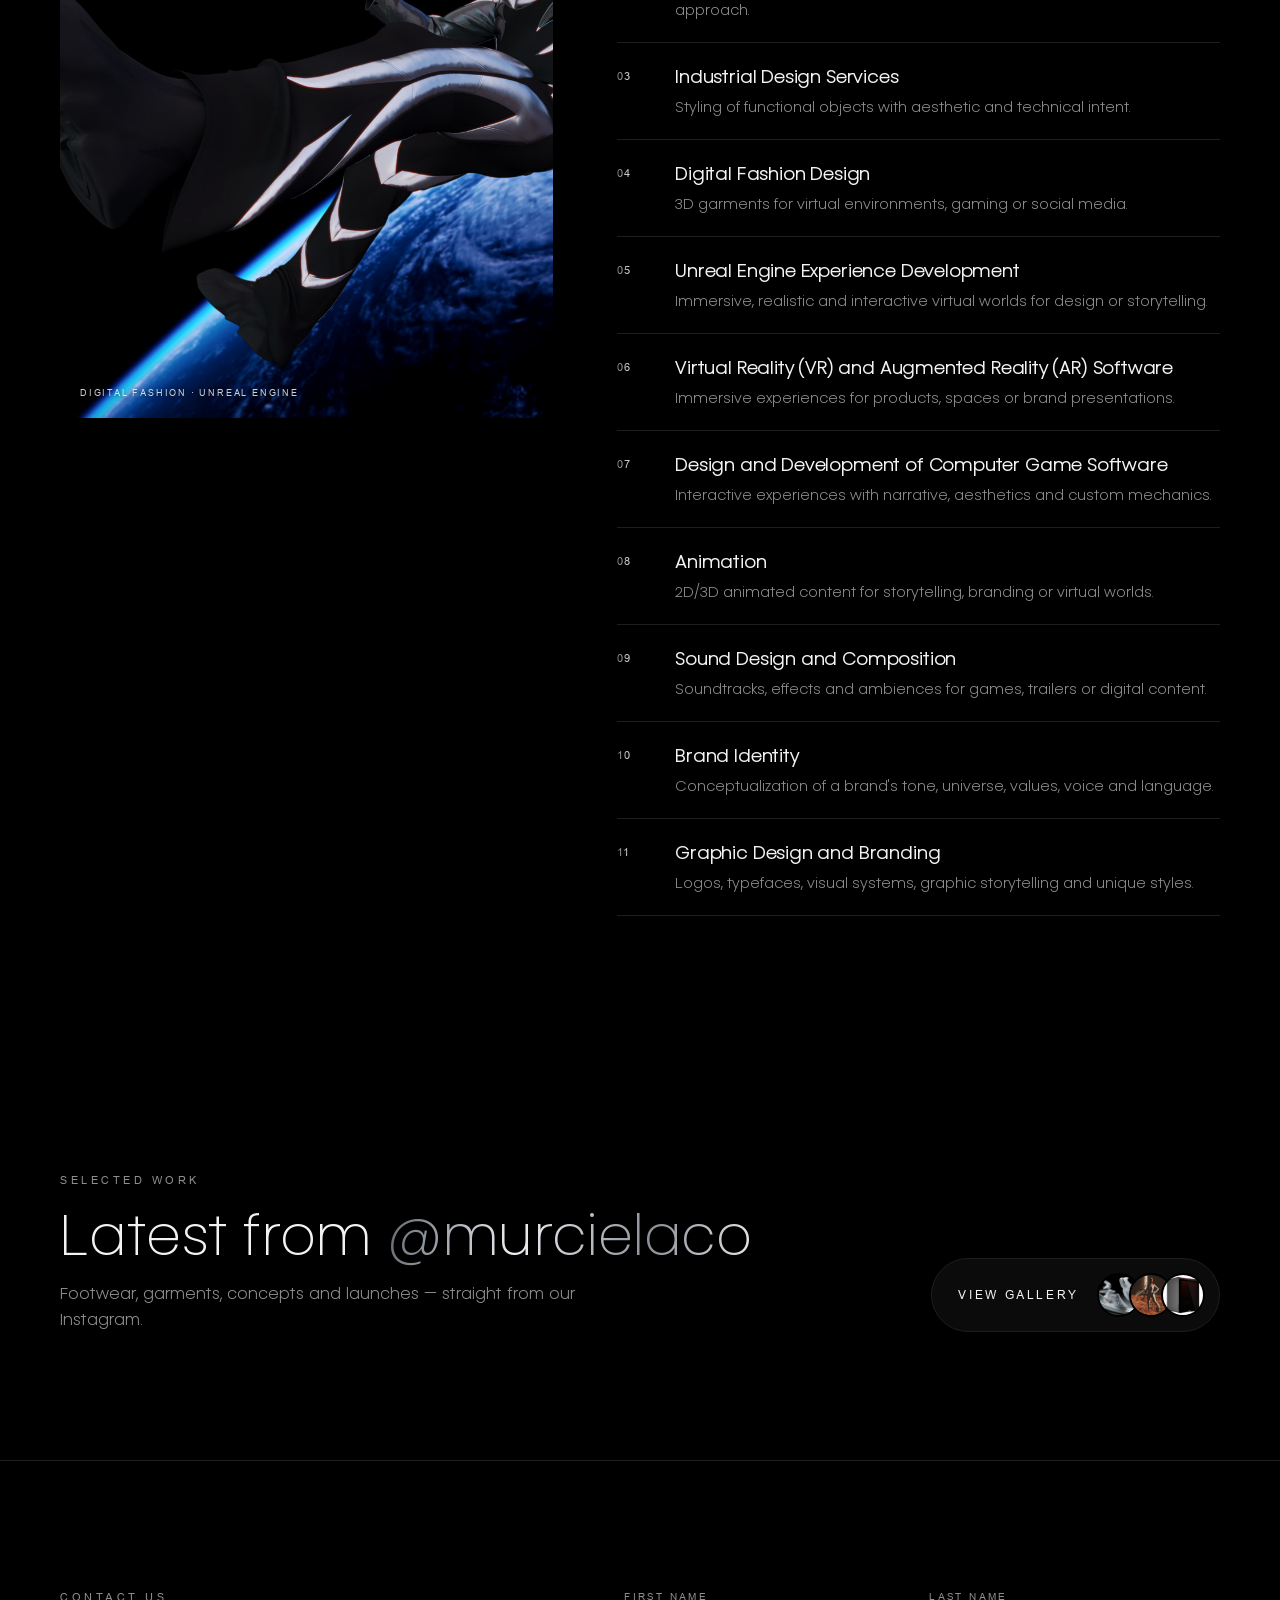
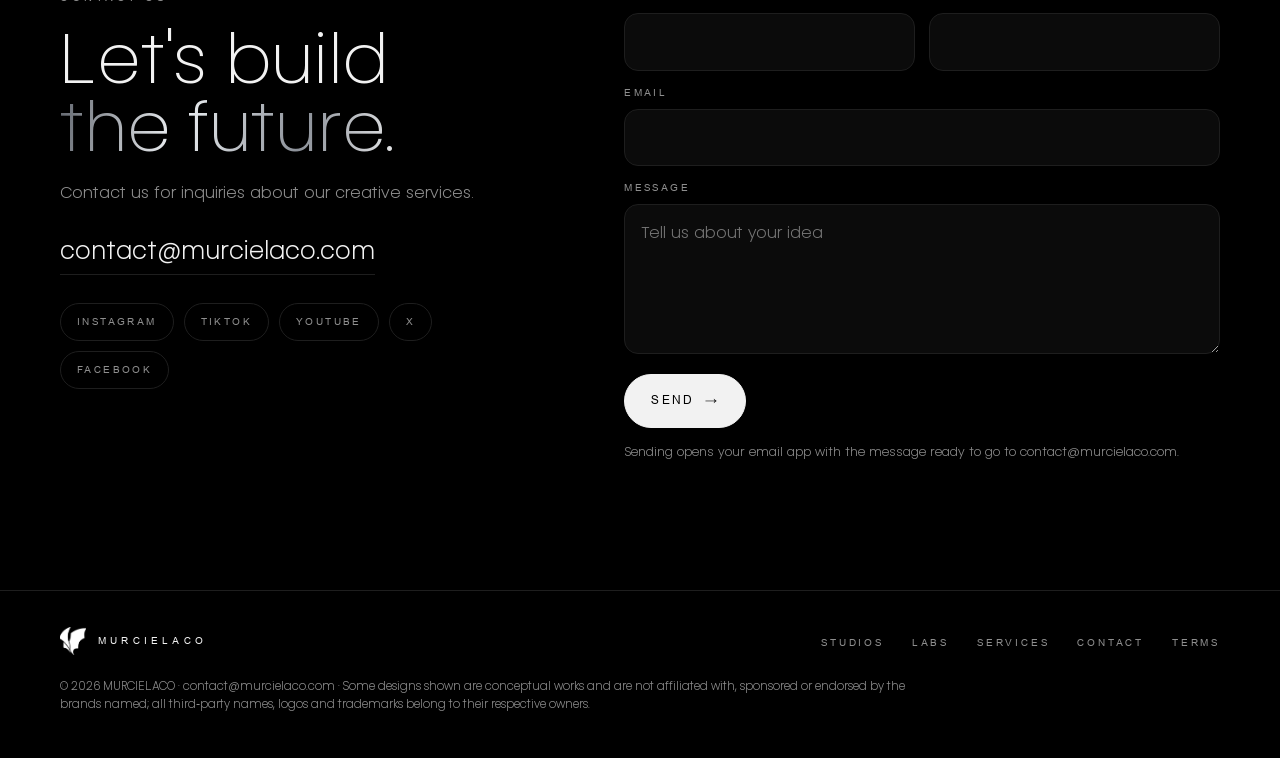
==== commit 4b5f3025: "Uppercase LABS/STUDIOS link text for search results (home) Co-Authored-By: Claude Opus 5.5 <noreply@" ====
--- a/index.html
+++ b/index.html
@@ -26,8 +26,8 @@
   <div class="wrap">
     <a class="brand" href="./" aria-label="MURCIELACO home"><img src="assets/logo.png" alt=""><span>MURCIELACO</span></a>
     <ul>
-      <li><a href="studios/">Studios</a></li>
-      <li><a href="labs/">Labs</a></li>
+      <li><a href="studios/">STUDIOS</a></li>
+      <li><a href="labs/">LABS</a></li>
       <li><a href="#services">Services</a></li>
       <li><a href="#work">Work</a></li>
       <li><a href="https://vampyro.space" target="_blank" rel="noopener">VAMPYRO</a></li>
@@ -40,8 +40,8 @@
   <button class="close" type="button" aria-label="Close menu">✕</button>
   <ul>
     <li><a href="./">Home</a></li>
-    <li><a href="studios/">Studios</a></li>
-    <li><a href="labs/">Labs</a></li>
+    <li><a href="studios/">STUDIOS</a></li>
+    <li><a href="labs/">LABS</a></li>
     <li><a href="#services">Services</a></li>
     <li><a href="#work">Work</a></li>
     <li><a href="https://vampyro.space" target="_blank" rel="noopener">VAMPYRO</a></li>
@@ -282,8 +282,8 @@
     <div class="top">
       <a class="brand" href="./"><img src="assets/logo.png" alt=""><span>MURCIELACO</span></a>
       <ul>
-        <li><a href="studios/">Studios</a></li>
-        <li><a href="labs/">Labs</a></li>
+        <li><a href="studios/">STUDIOS</a></li>
+        <li><a href="labs/">LABS</a></li>
         <li><a href="#services">Services</a></li>
         <li><a href="#contact">Contact</a></li>
         <li><a href="studios/terms.html">Terms</a></li>
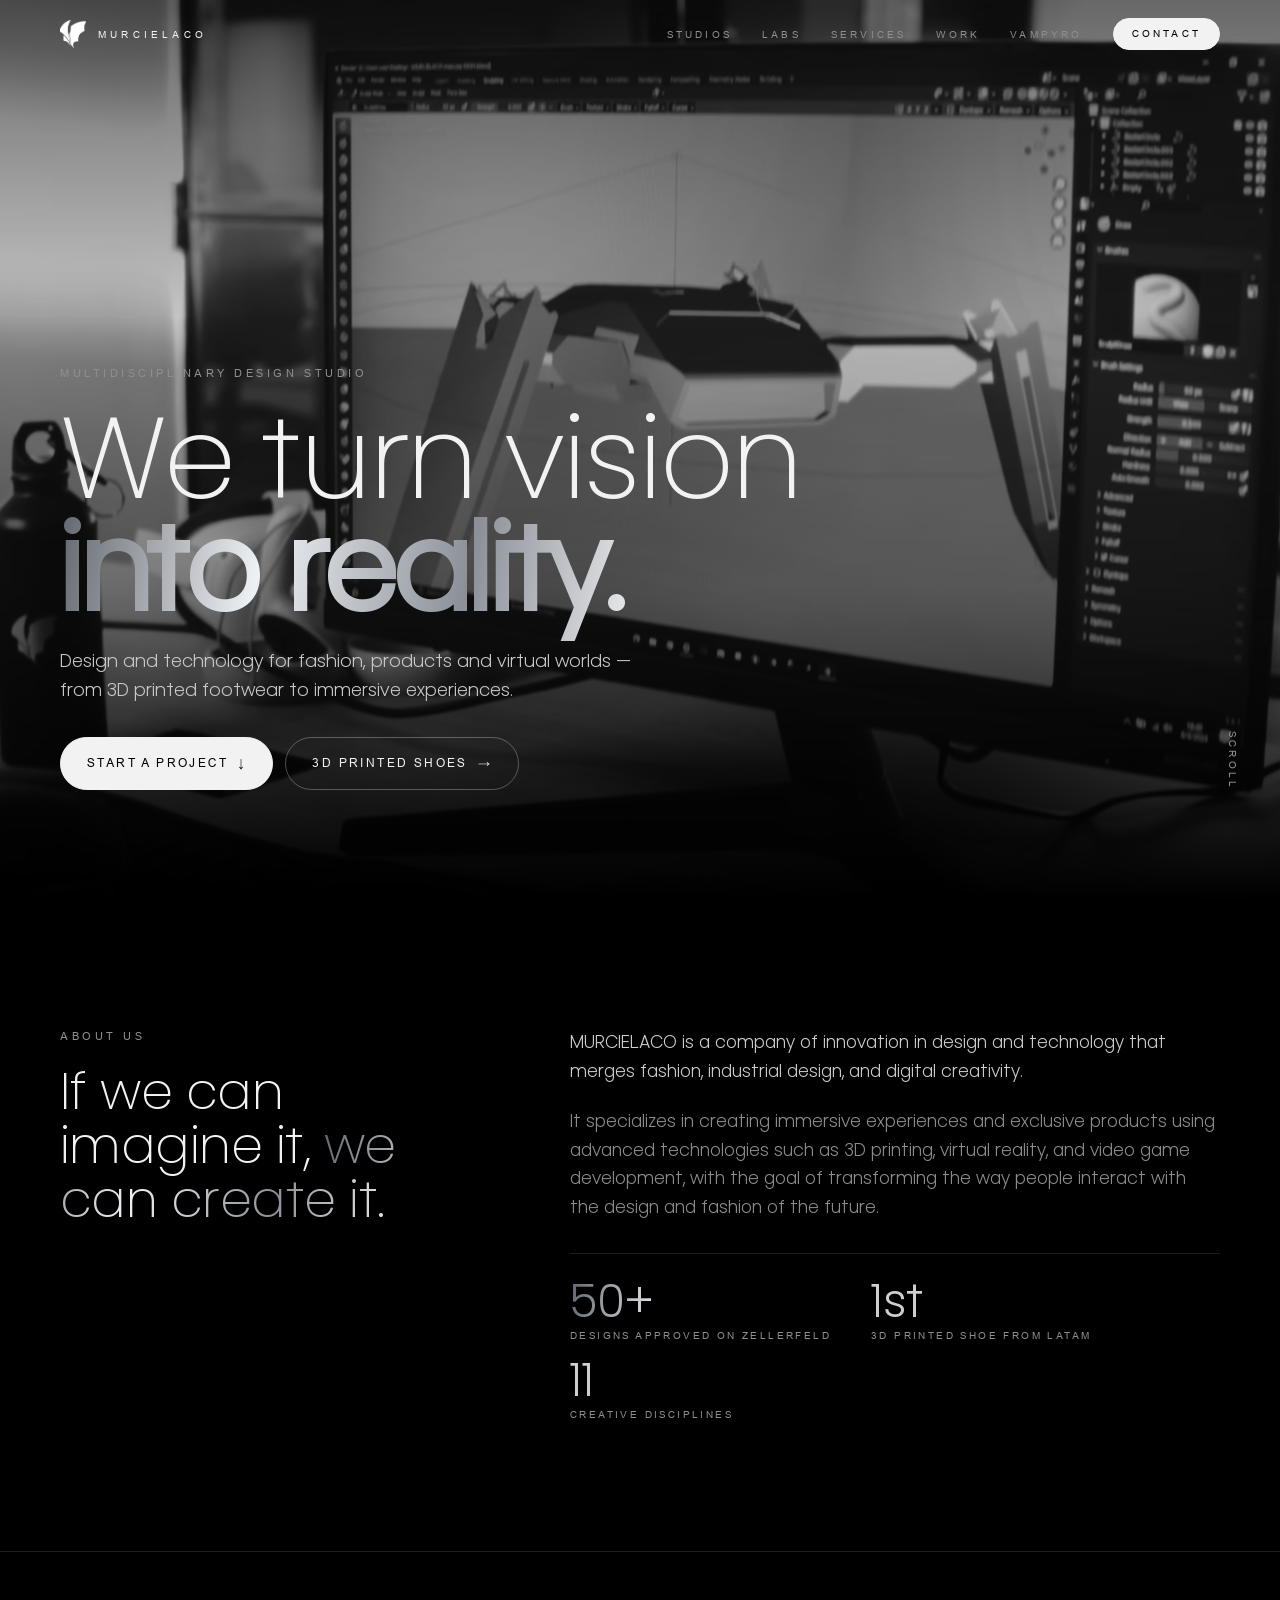
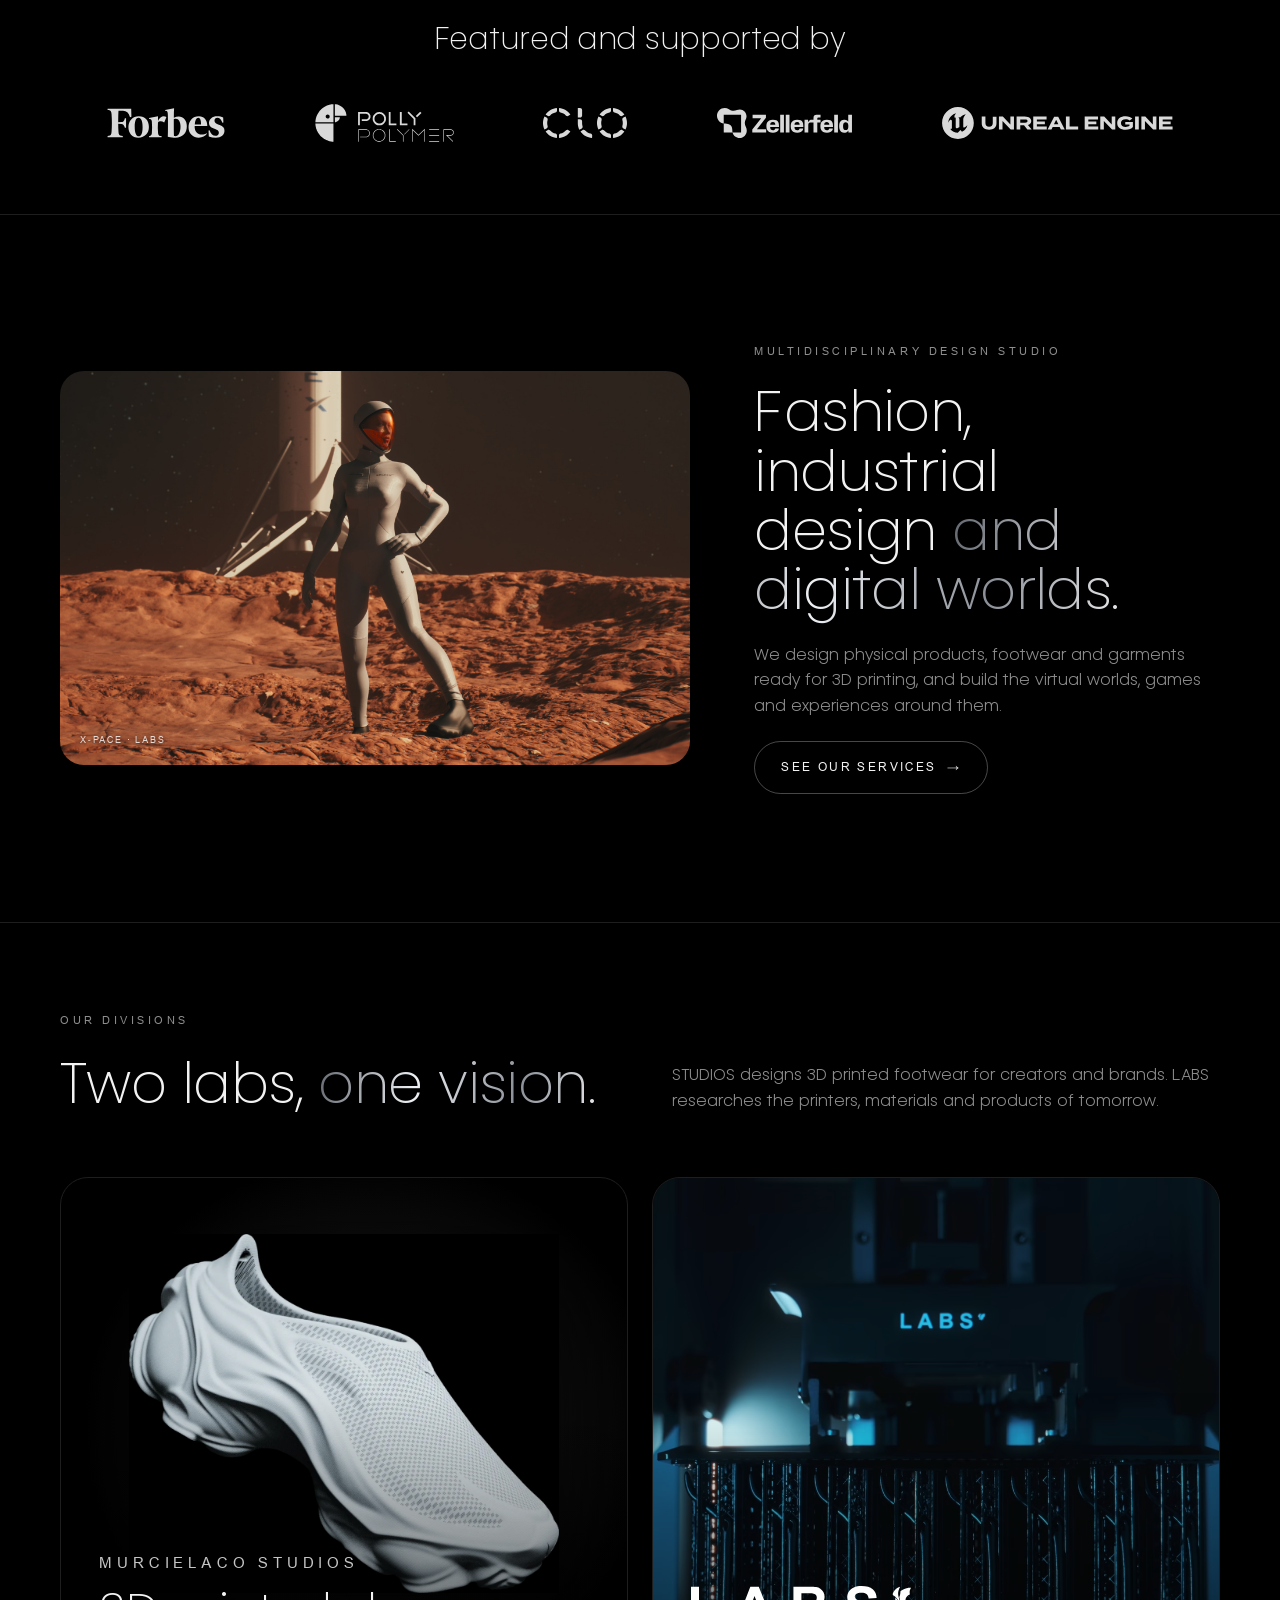
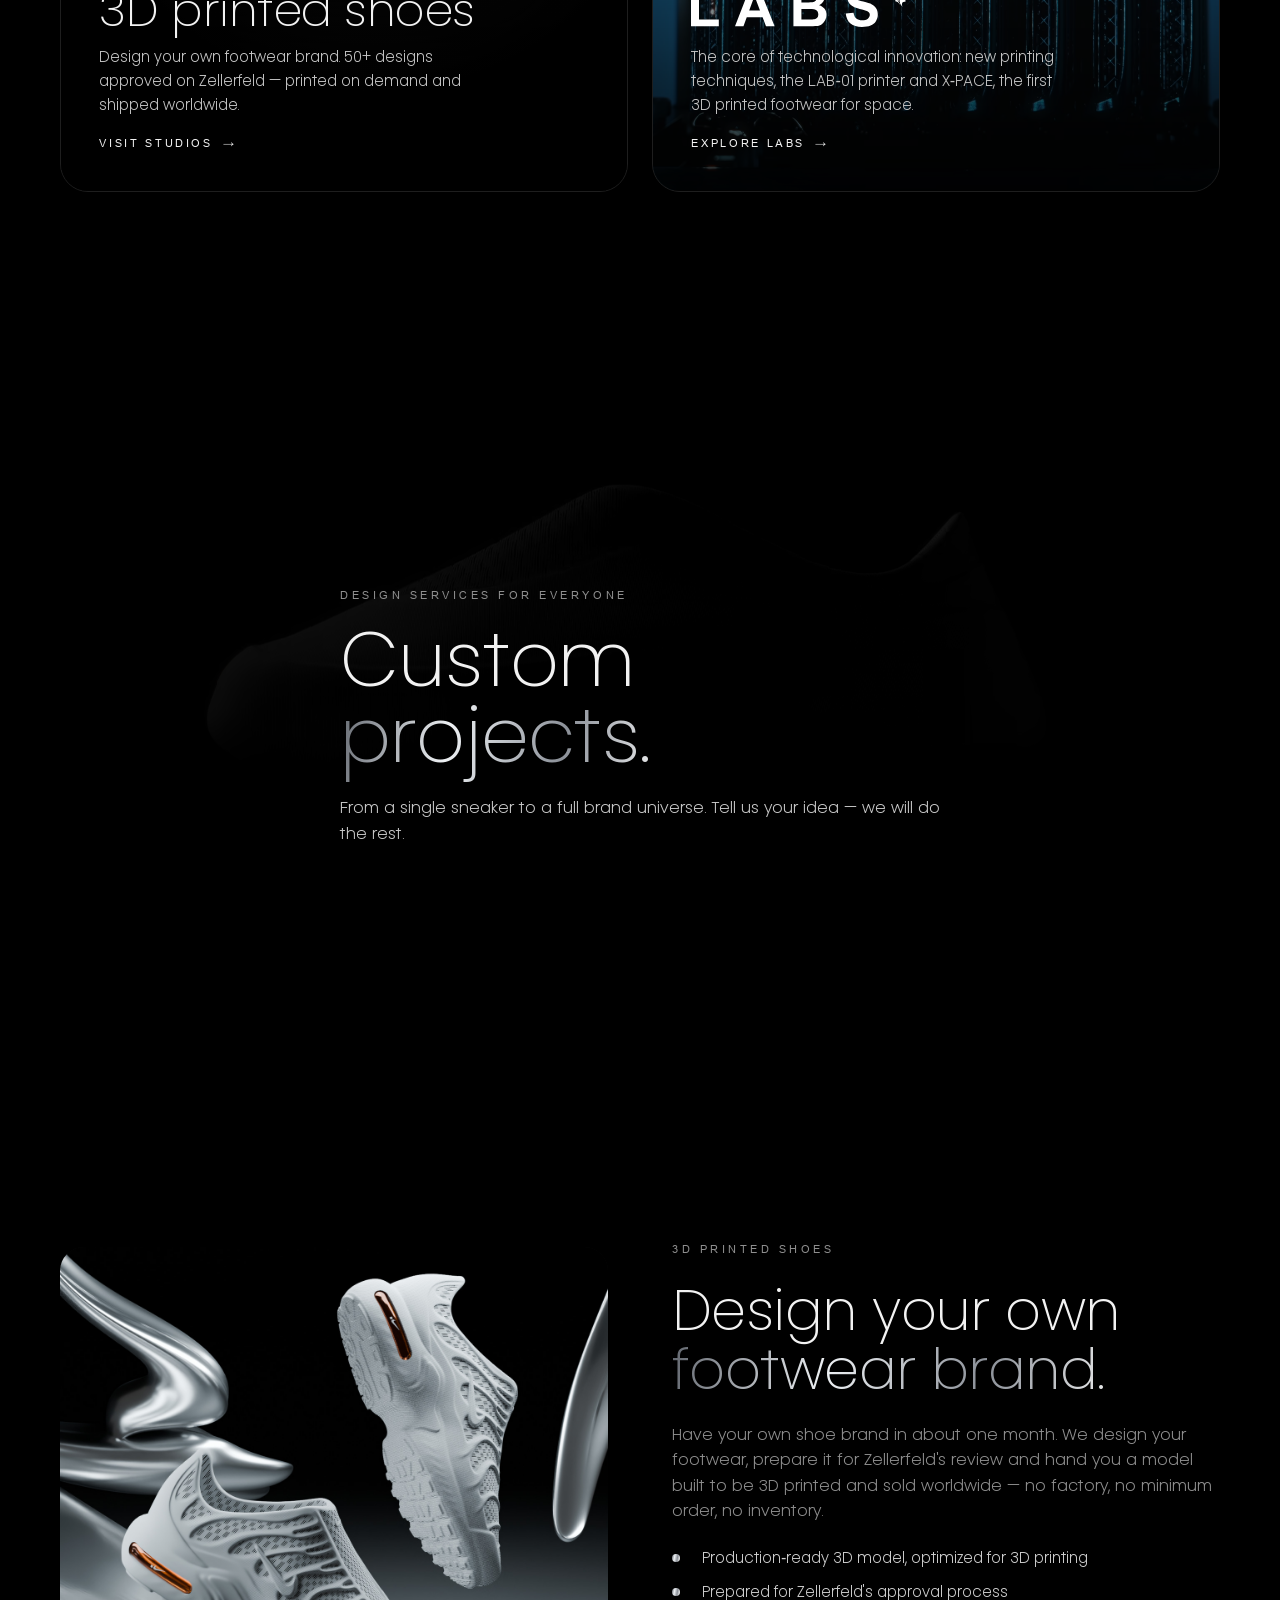
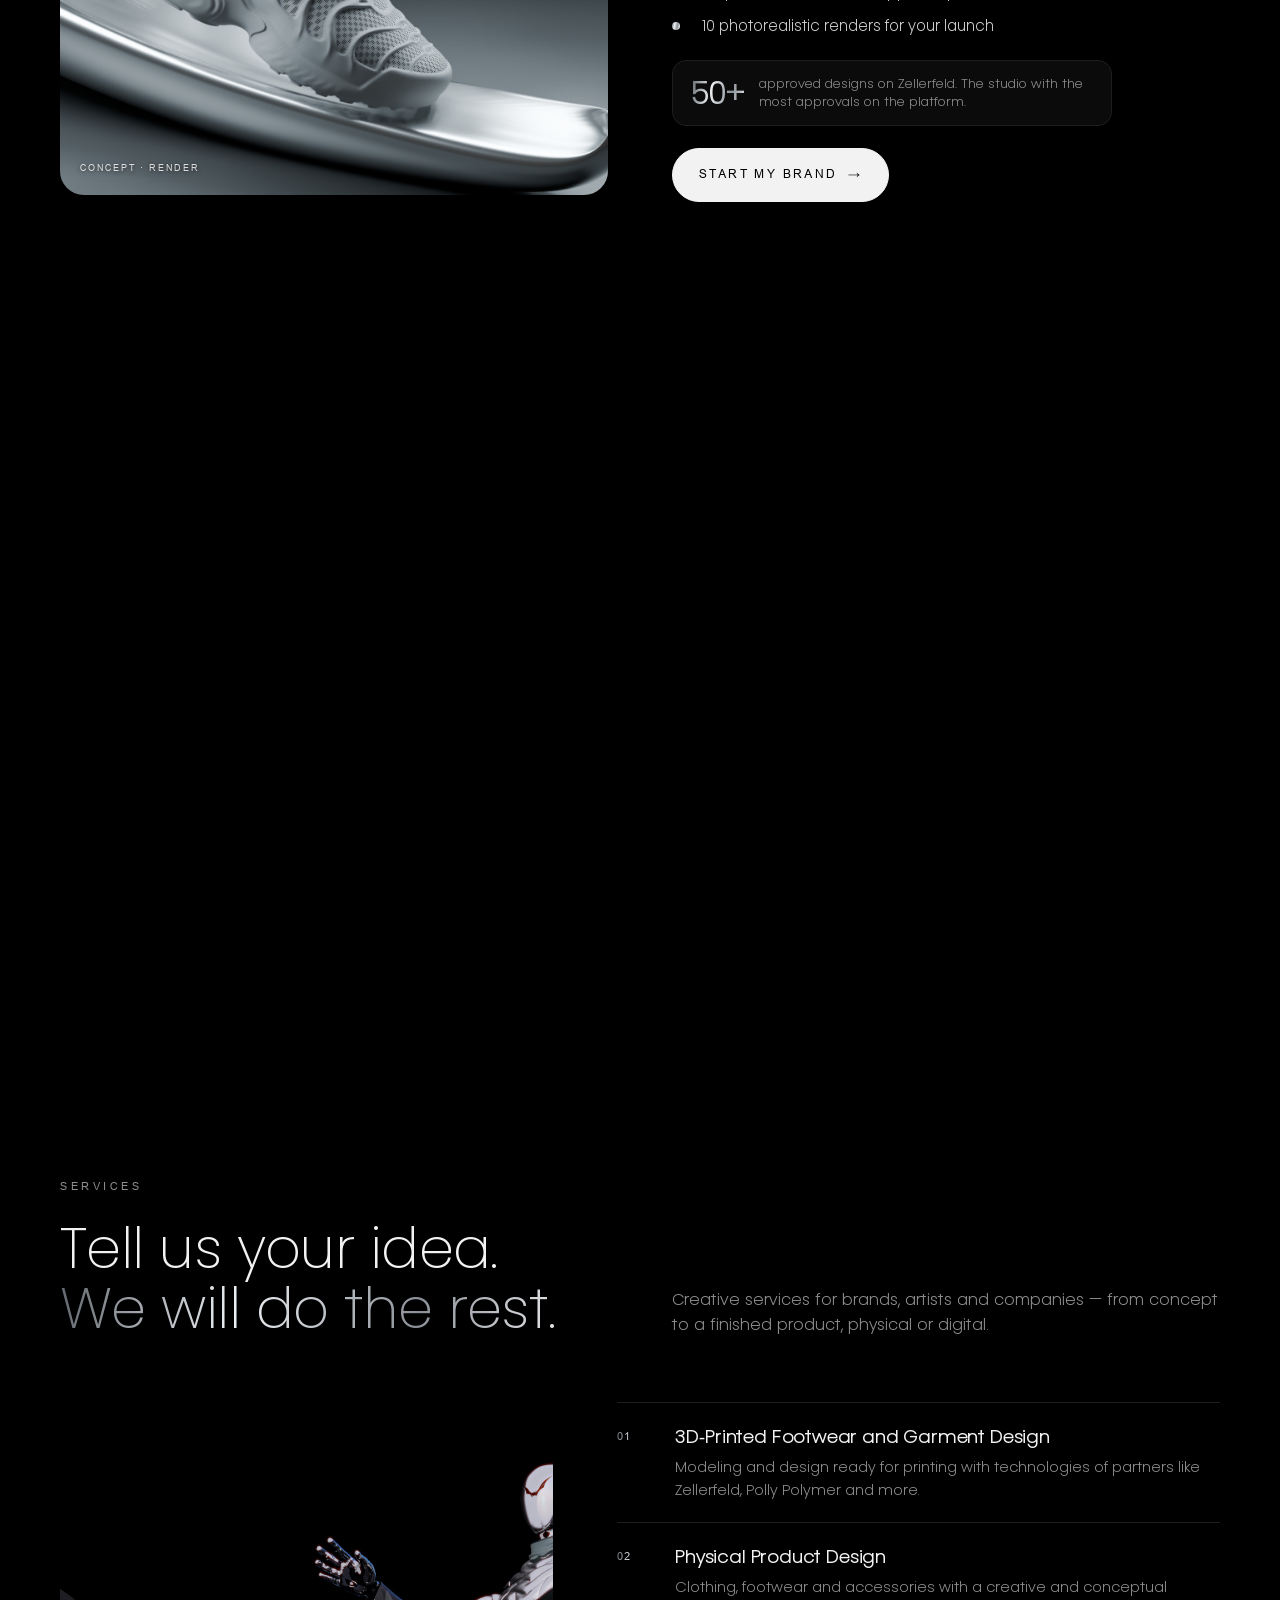
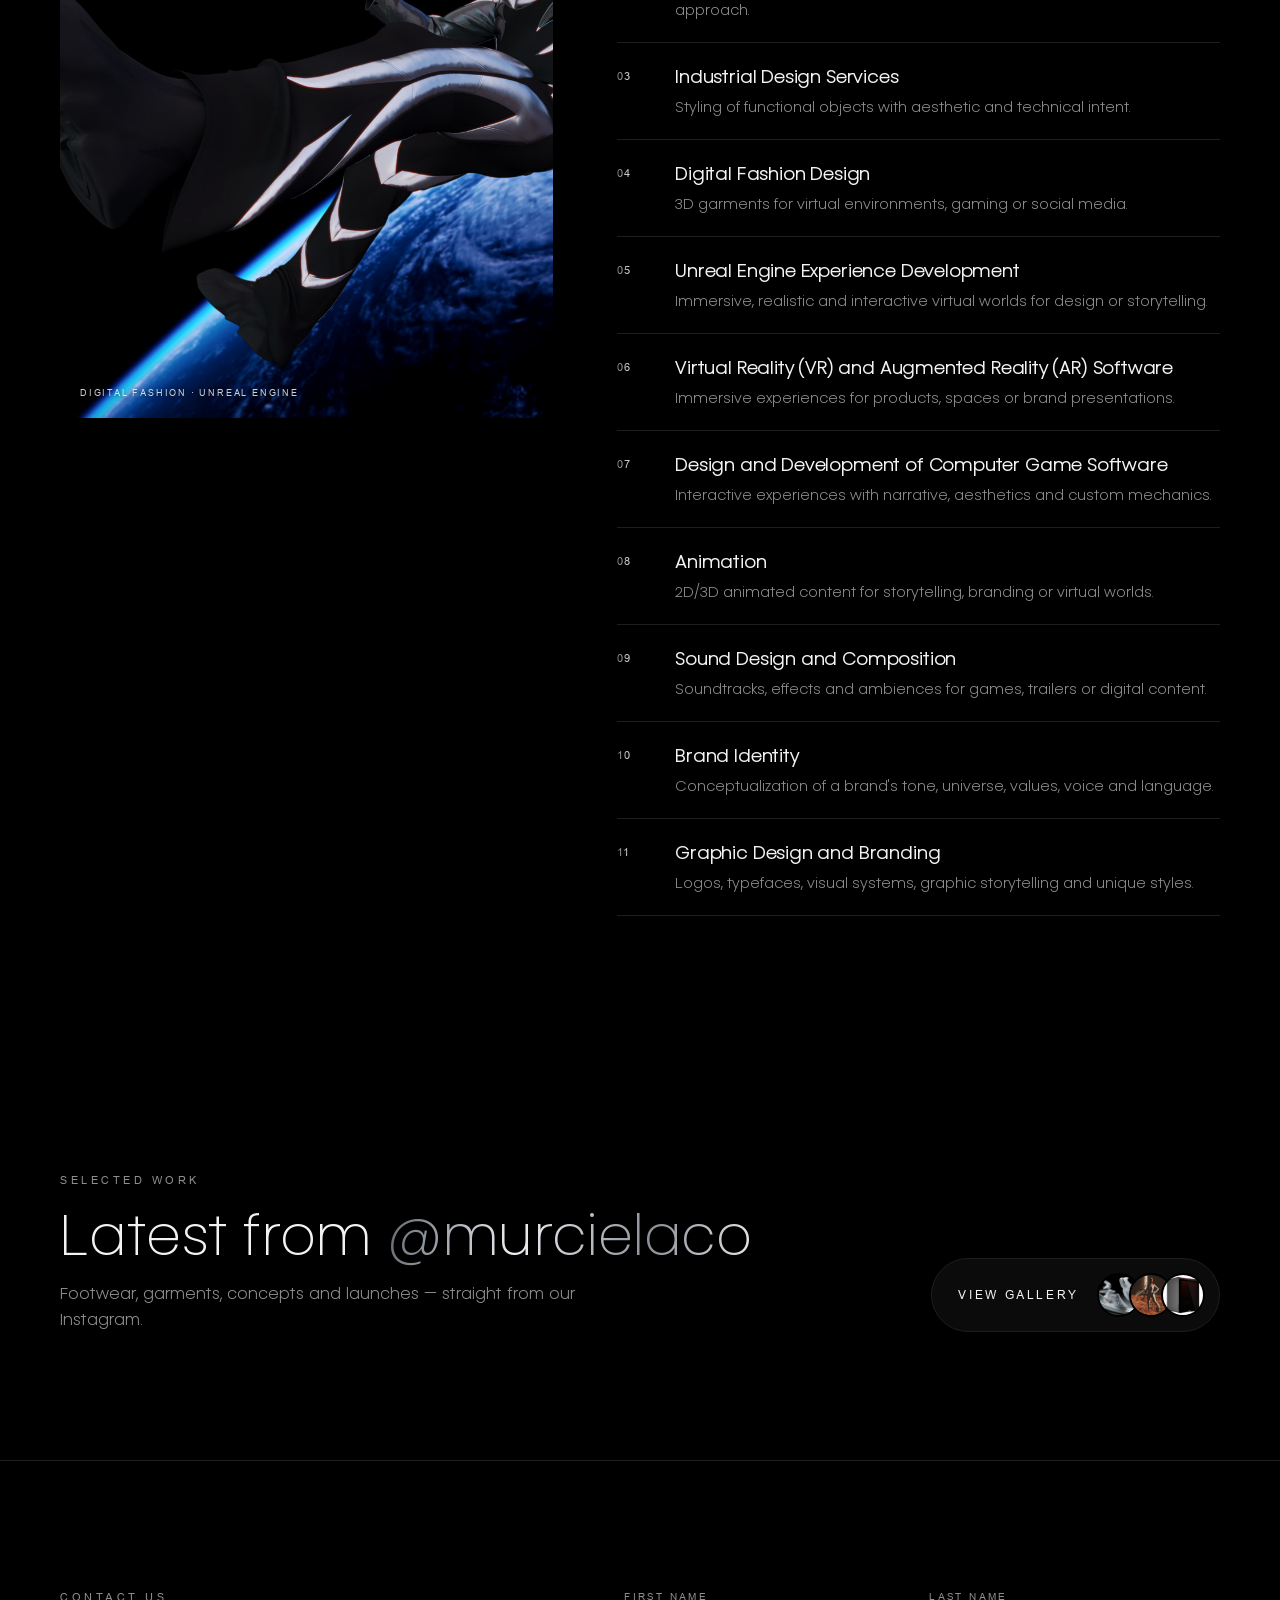
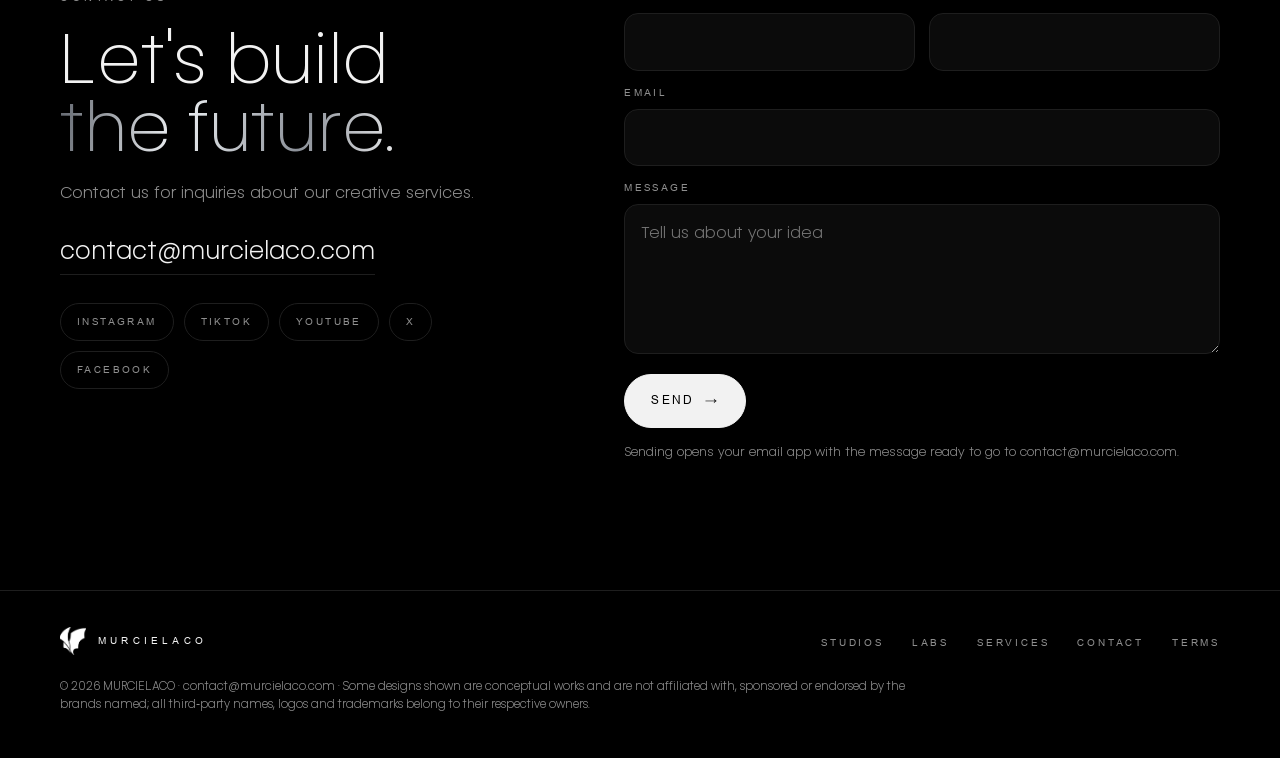
==== commit 850a3914: "Use new circle favicons (home) Co-Authored-By: Claude Opus 5.5 <noreply@anthropic.com> Claude-Sessi" ====
--- a/index.html
+++ b/index.html
@@ -5,7 +5,7 @@
 <meta name="viewport" content="width=device-width, initial-scale=1, viewport-fit=cover">
 <title>MURCIELACO | Innovative Design &amp; Technology</title>
 <meta name="description" content="MURCIELACO is a design and technology company merging fashion, industrial design and digital creativity: 3D printed footwear, product design, Unreal Engine, VR/AR, games and branding.">
-<link rel="icon" href="assets/logo.png">
+<link rel="icon" href="/favicon.ico" sizes="48x48"><link rel="icon" href="/assets/favicon-192.png" sizes="192x192" type="image/png"><link rel="apple-touch-icon" href="/assets/apple-touch-icon.png">
 <link rel="canonical" href="https://www.murcielaco.com/">
 <meta property="og:type" content="website">
 <meta property="og:site_name" content="MURCIELACO">
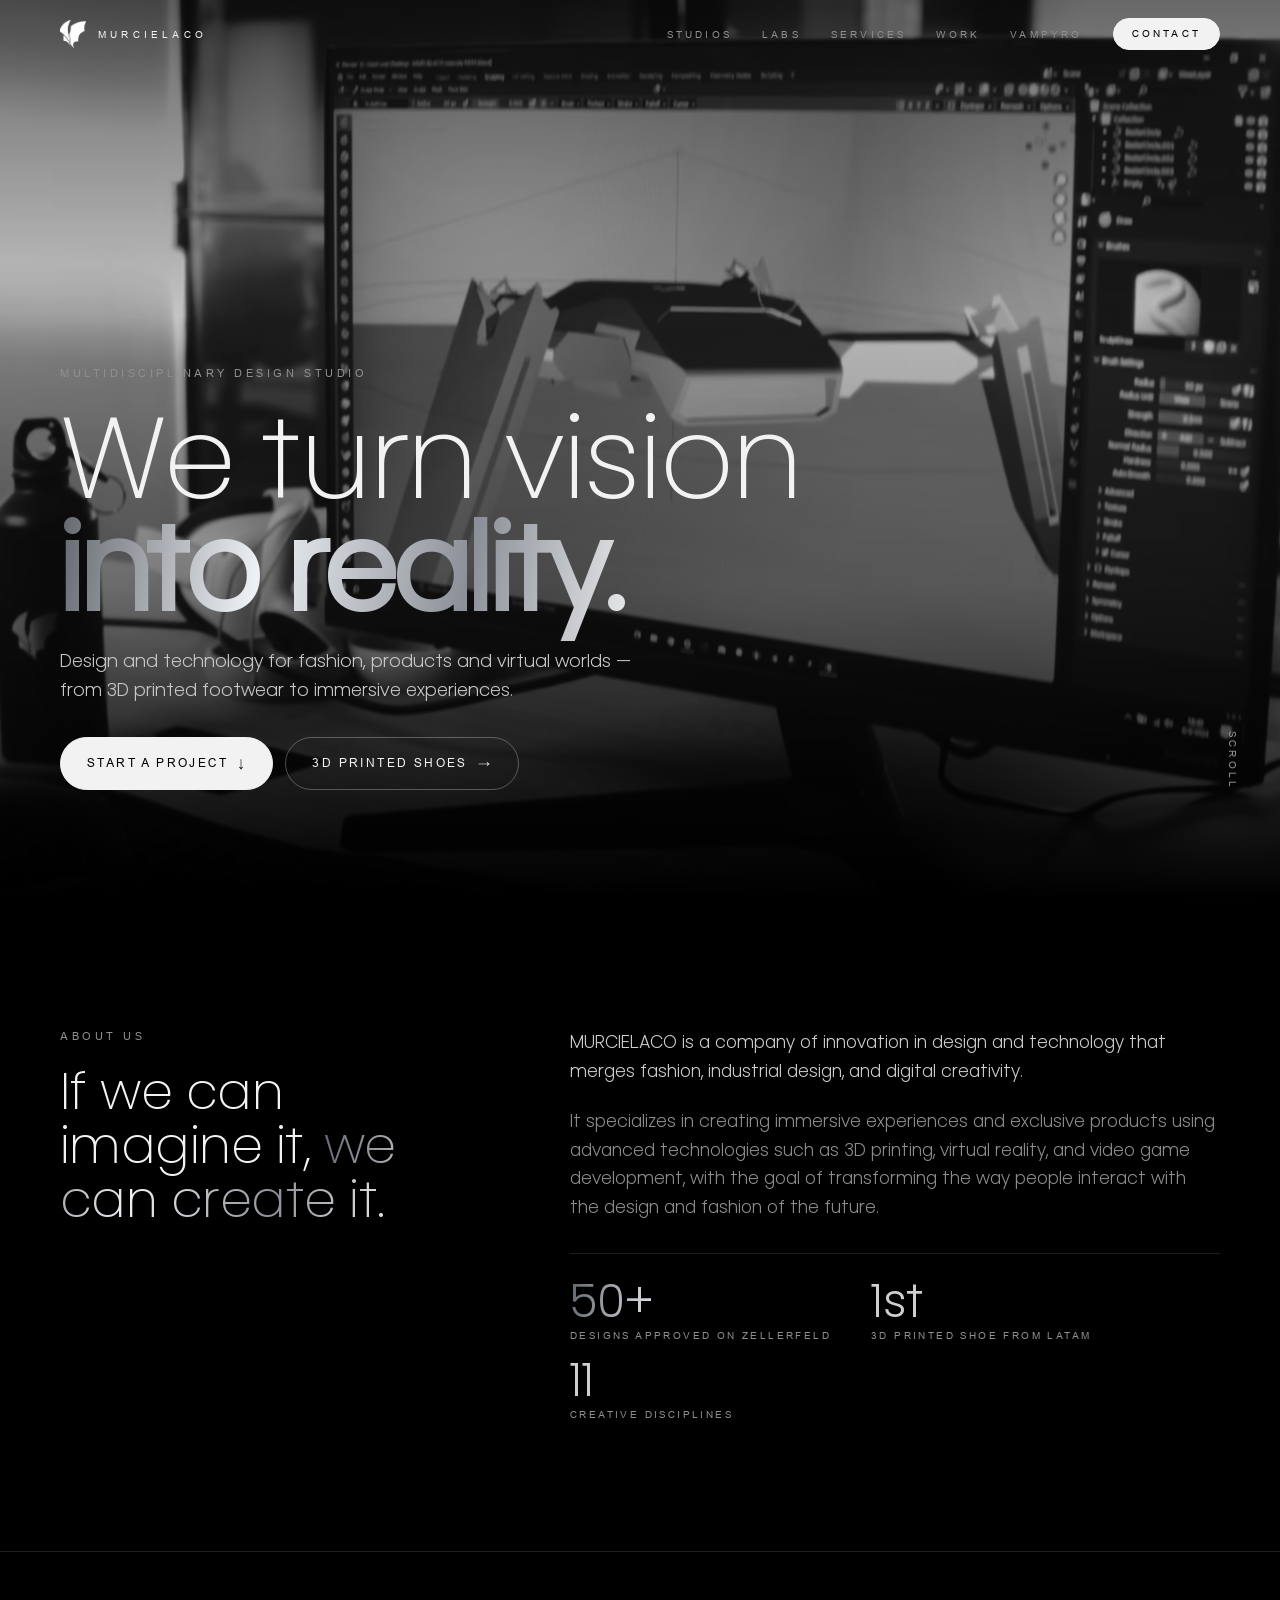
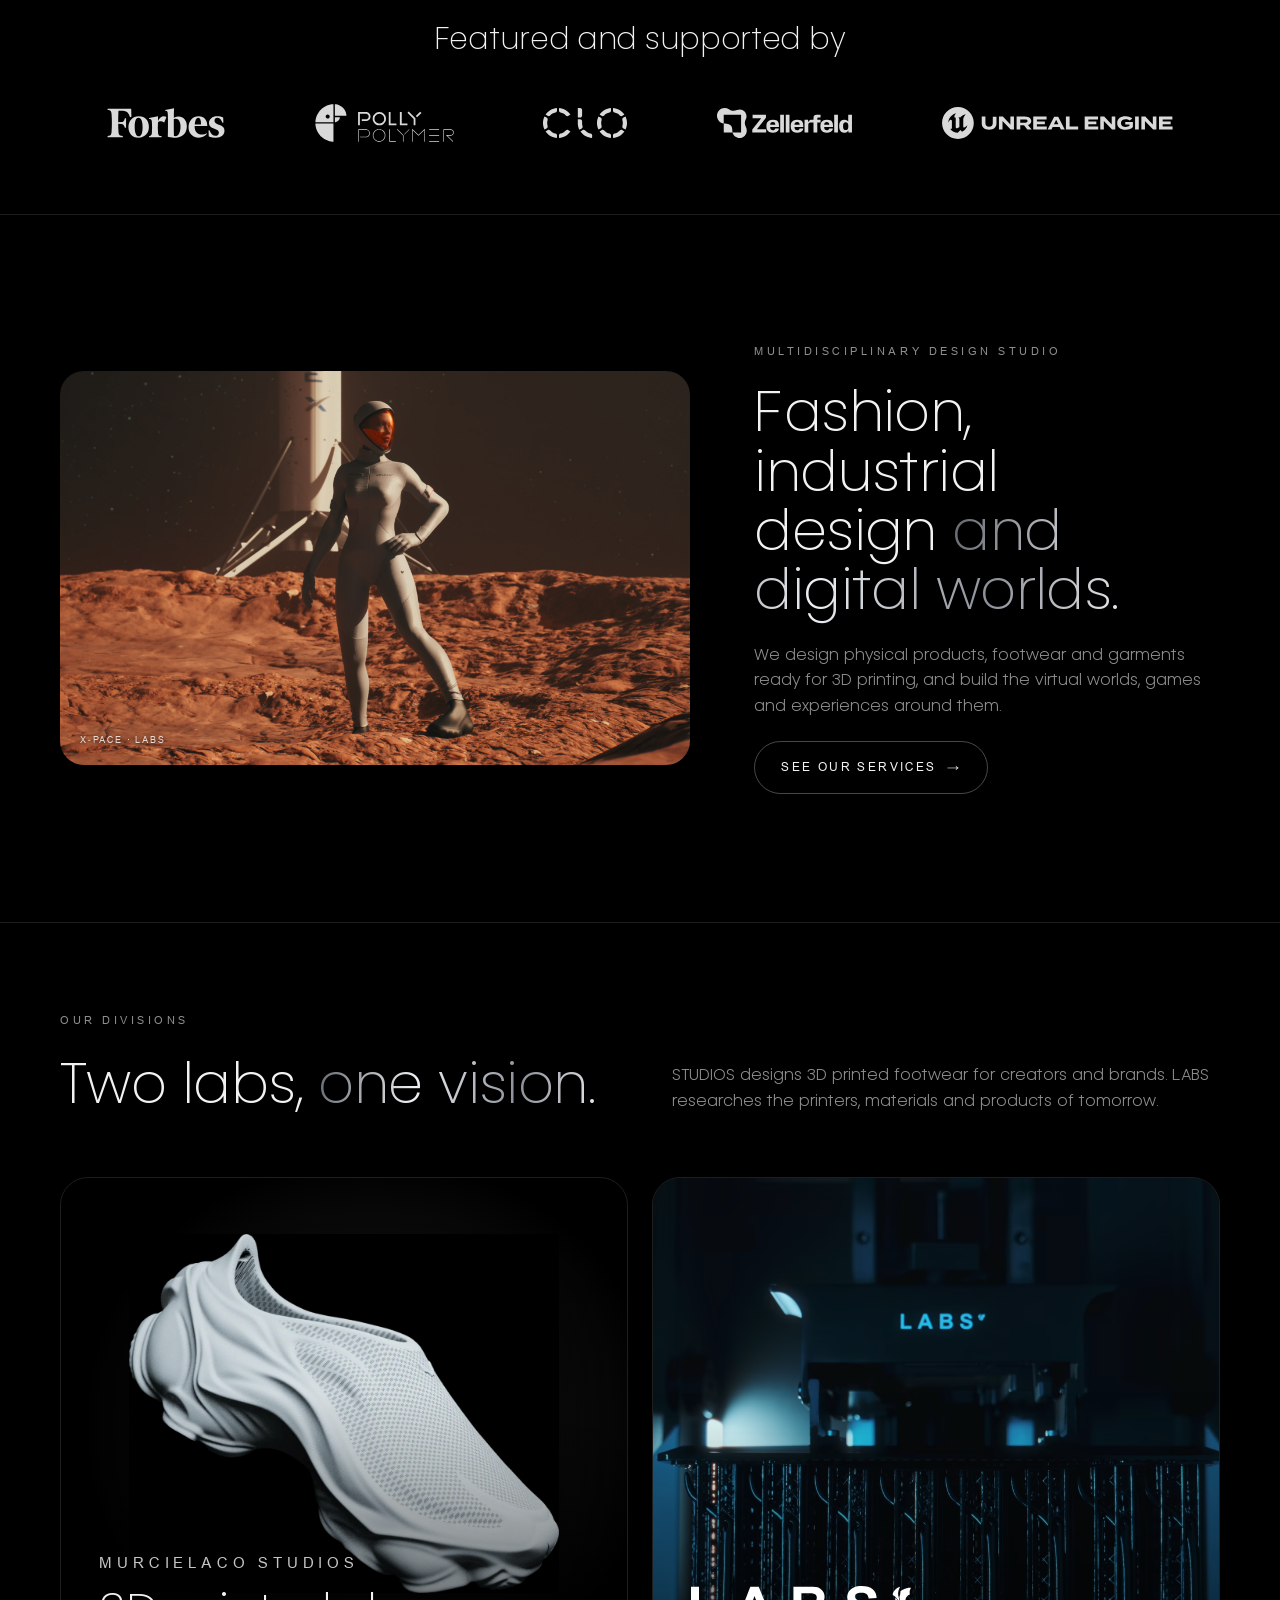
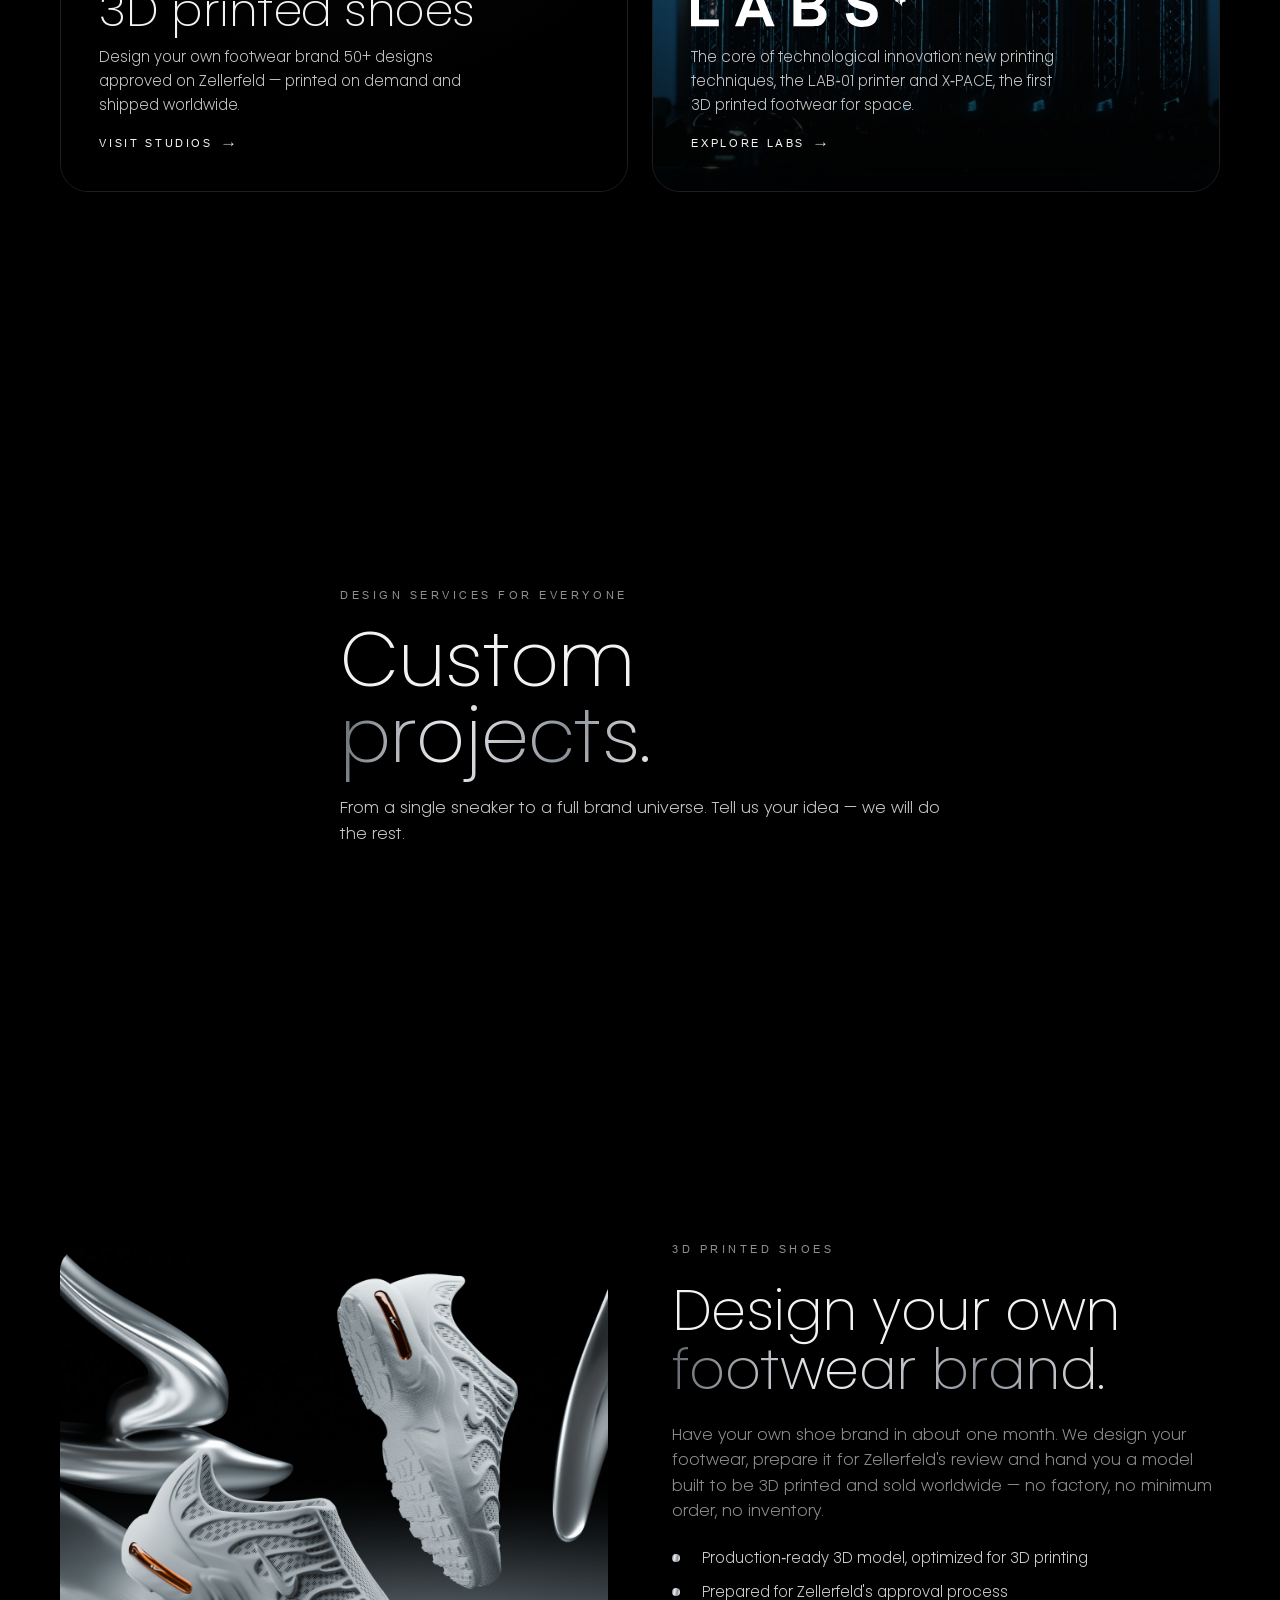
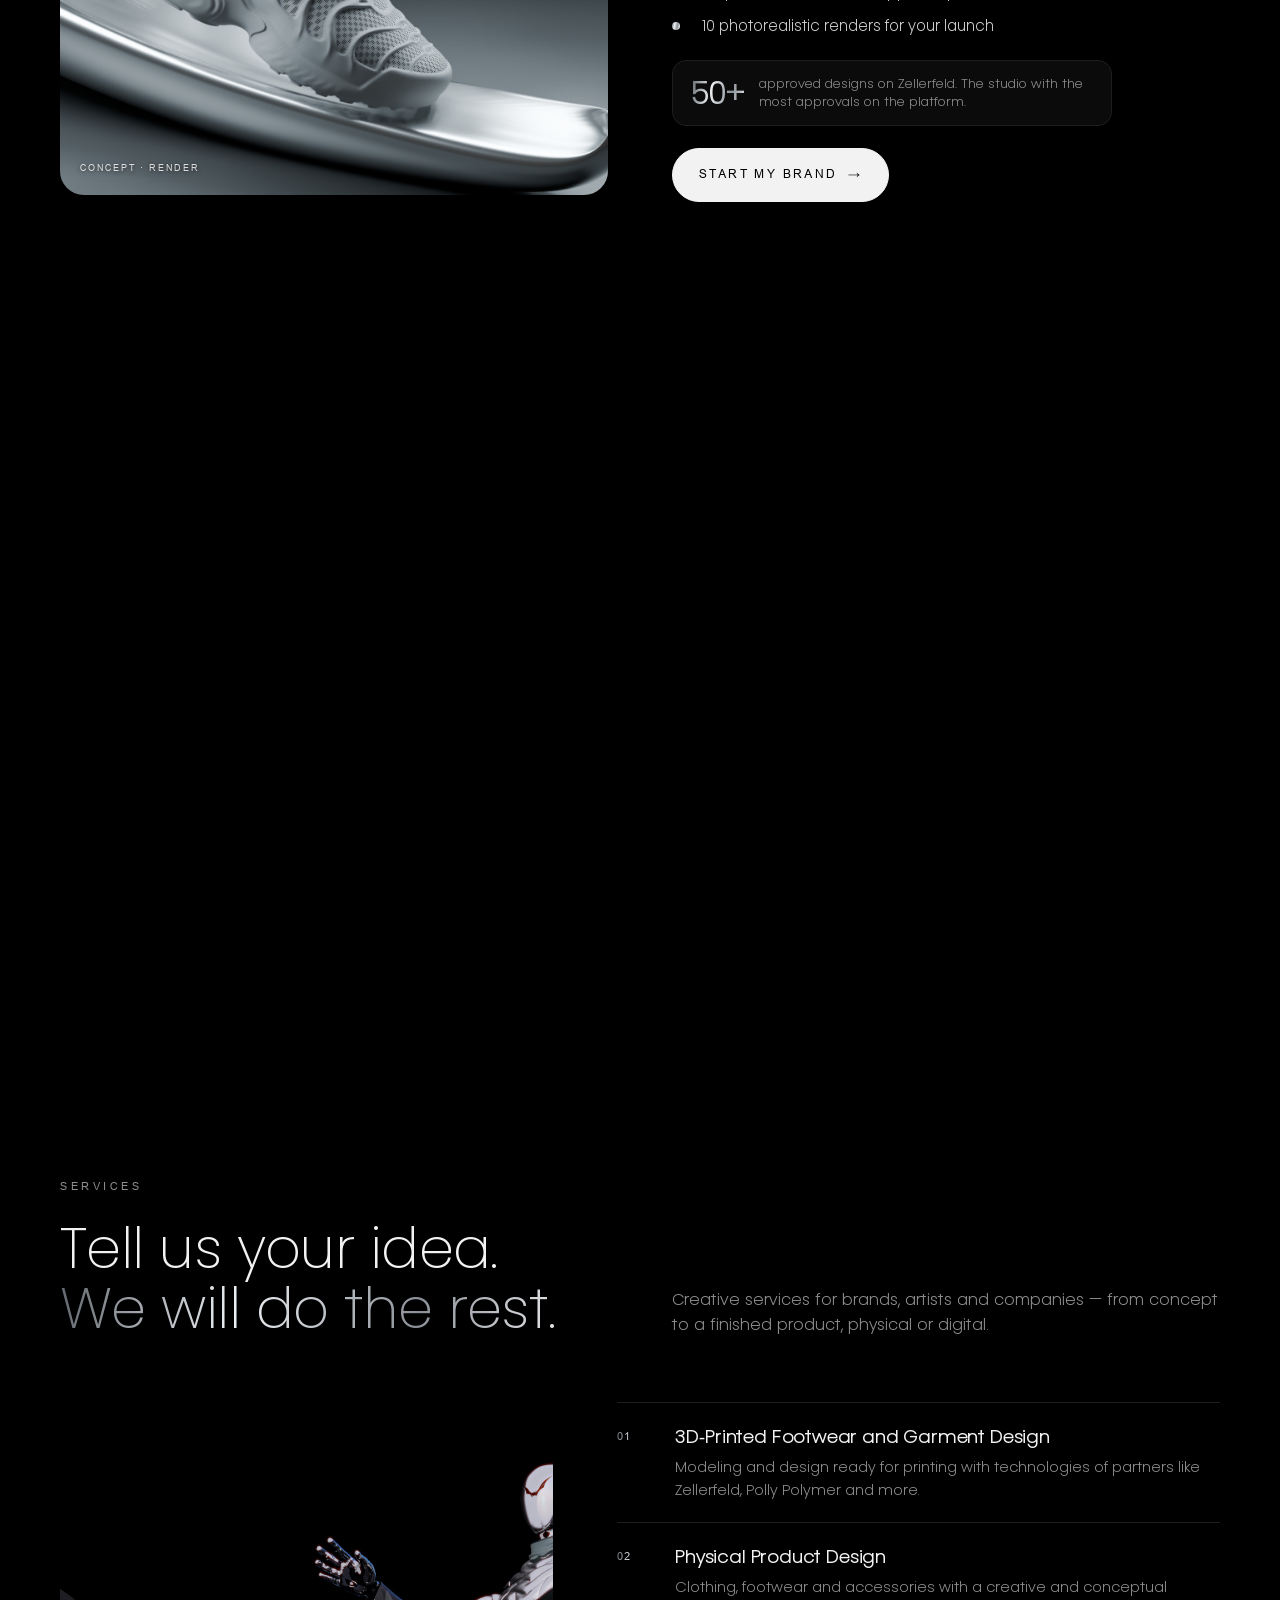
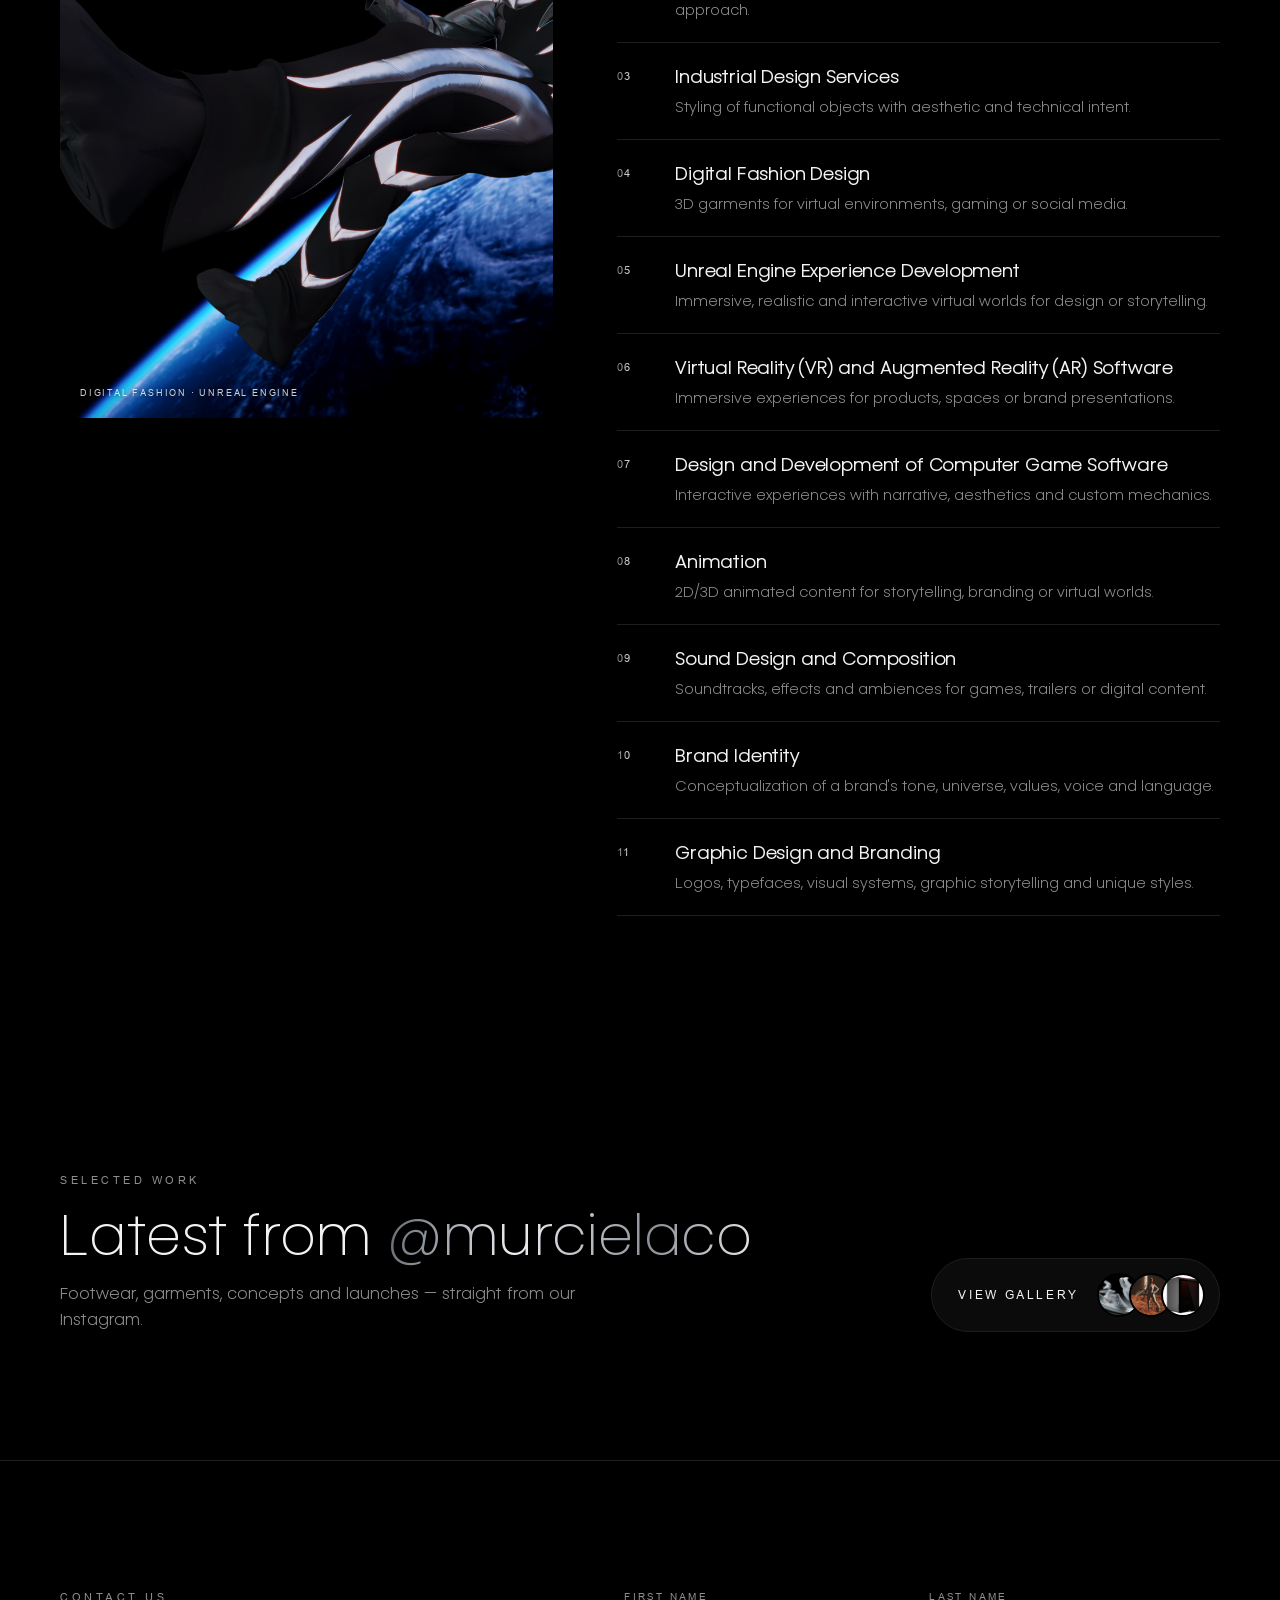
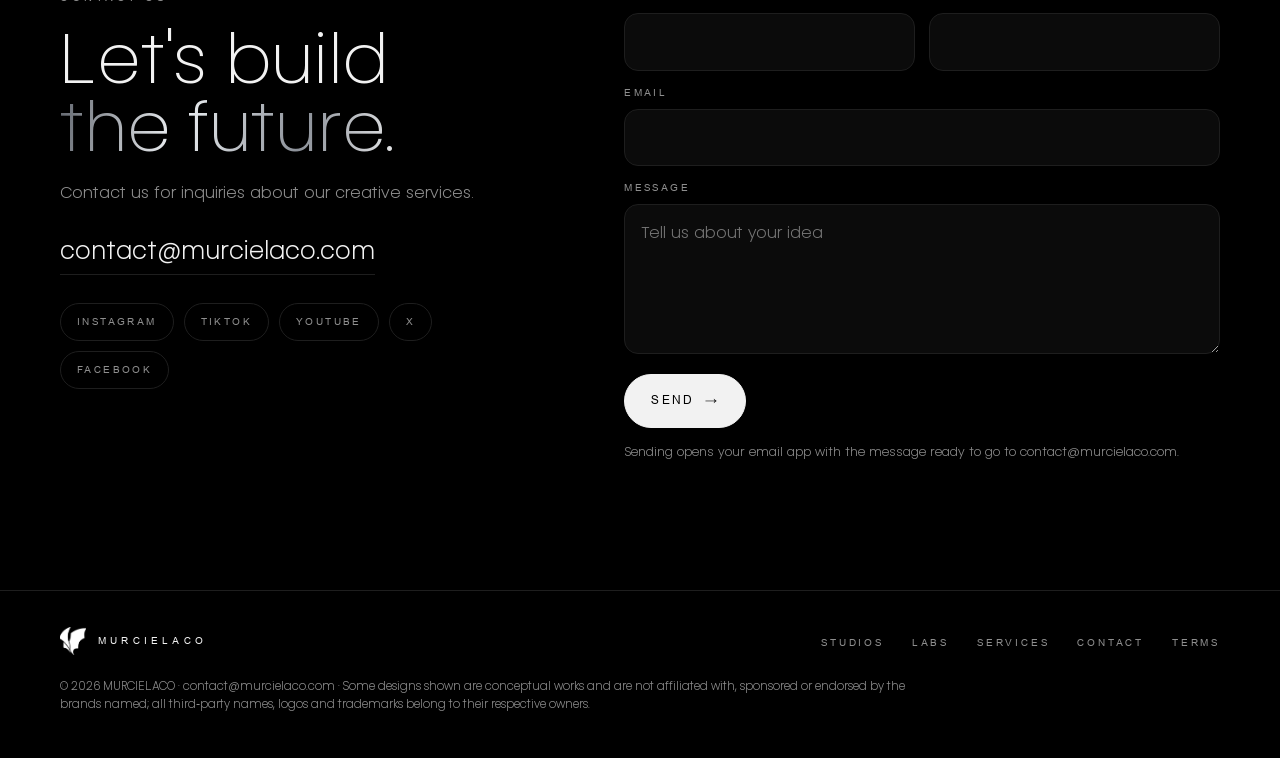
==== commit 374de2ec: "Gray SVG tab icon + uppercase site name for Google (home) Co-Authored-By: Claude Opus 5.5 <noreply@a" ====
--- a/index.html
+++ b/index.html
@@ -5,10 +5,10 @@
 <meta name="viewport" content="width=device-width, initial-scale=1, viewport-fit=cover">
 <title>MURCIELACO | Innovative Design &amp; Technology</title>
 <meta name="description" content="MURCIELACO is a design and technology company merging fashion, industrial design and digital creativity: 3D printed footwear, product design, Unreal Engine, VR/AR, games and branding.">
-<link rel="icon" href="/favicon.ico" sizes="48x48"><link rel="icon" href="/assets/favicon-192.png" sizes="192x192" type="image/png"><link rel="apple-touch-icon" href="/assets/apple-touch-icon.png">
+<link rel="icon" href="/assets/favicon.svg" type="image/svg+xml"><link rel="icon" href="/favicon.ico" sizes="48x48"><link rel="icon" href="/assets/favicon-192.png" sizes="192x192" type="image/png"><link rel="apple-touch-icon" href="/assets/apple-touch-icon.png">
 <link rel="canonical" href="https://www.murcielaco.com/">
 <meta property="og:type" content="website">
-<meta property="og:site_name" content="MURCIELACO">
+<meta property="og:site_name" content="MURCIELACO"><script type="application/ld+json">{"@context":"https://schema.org","@type":"WebSite","name":"MURCIELACO","alternateName":"MURCIELACO | Innovative Design & Technology","url":"https://www.murcielaco.com/"}</script>
 <meta property="og:title" content="MURCIELACO | Innovative Design &amp; Technology">
 <meta property="og:description" content="We turn vision into reality. Multidisciplinary design studio: 3D printed footwear, product design, virtual worlds and brand identity.">
 <meta property="og:url" content="https://www.murcielaco.com/">
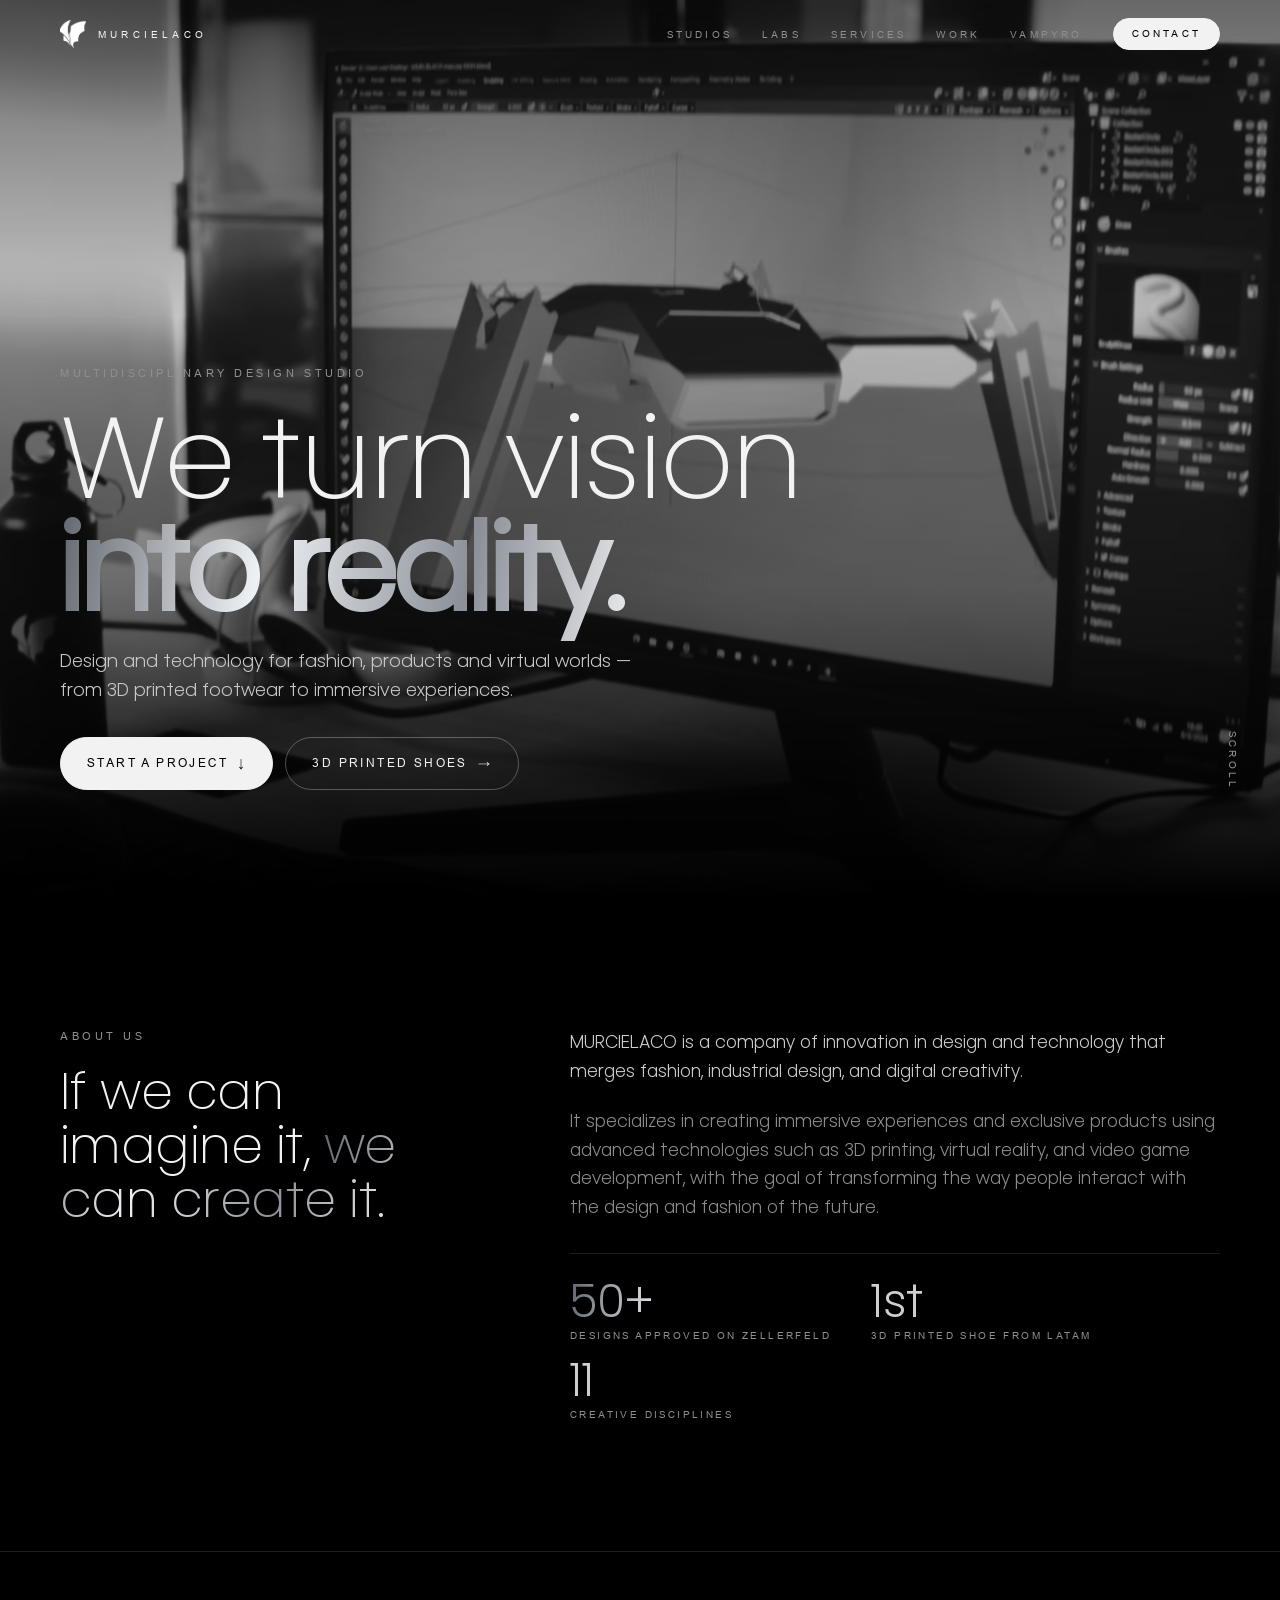
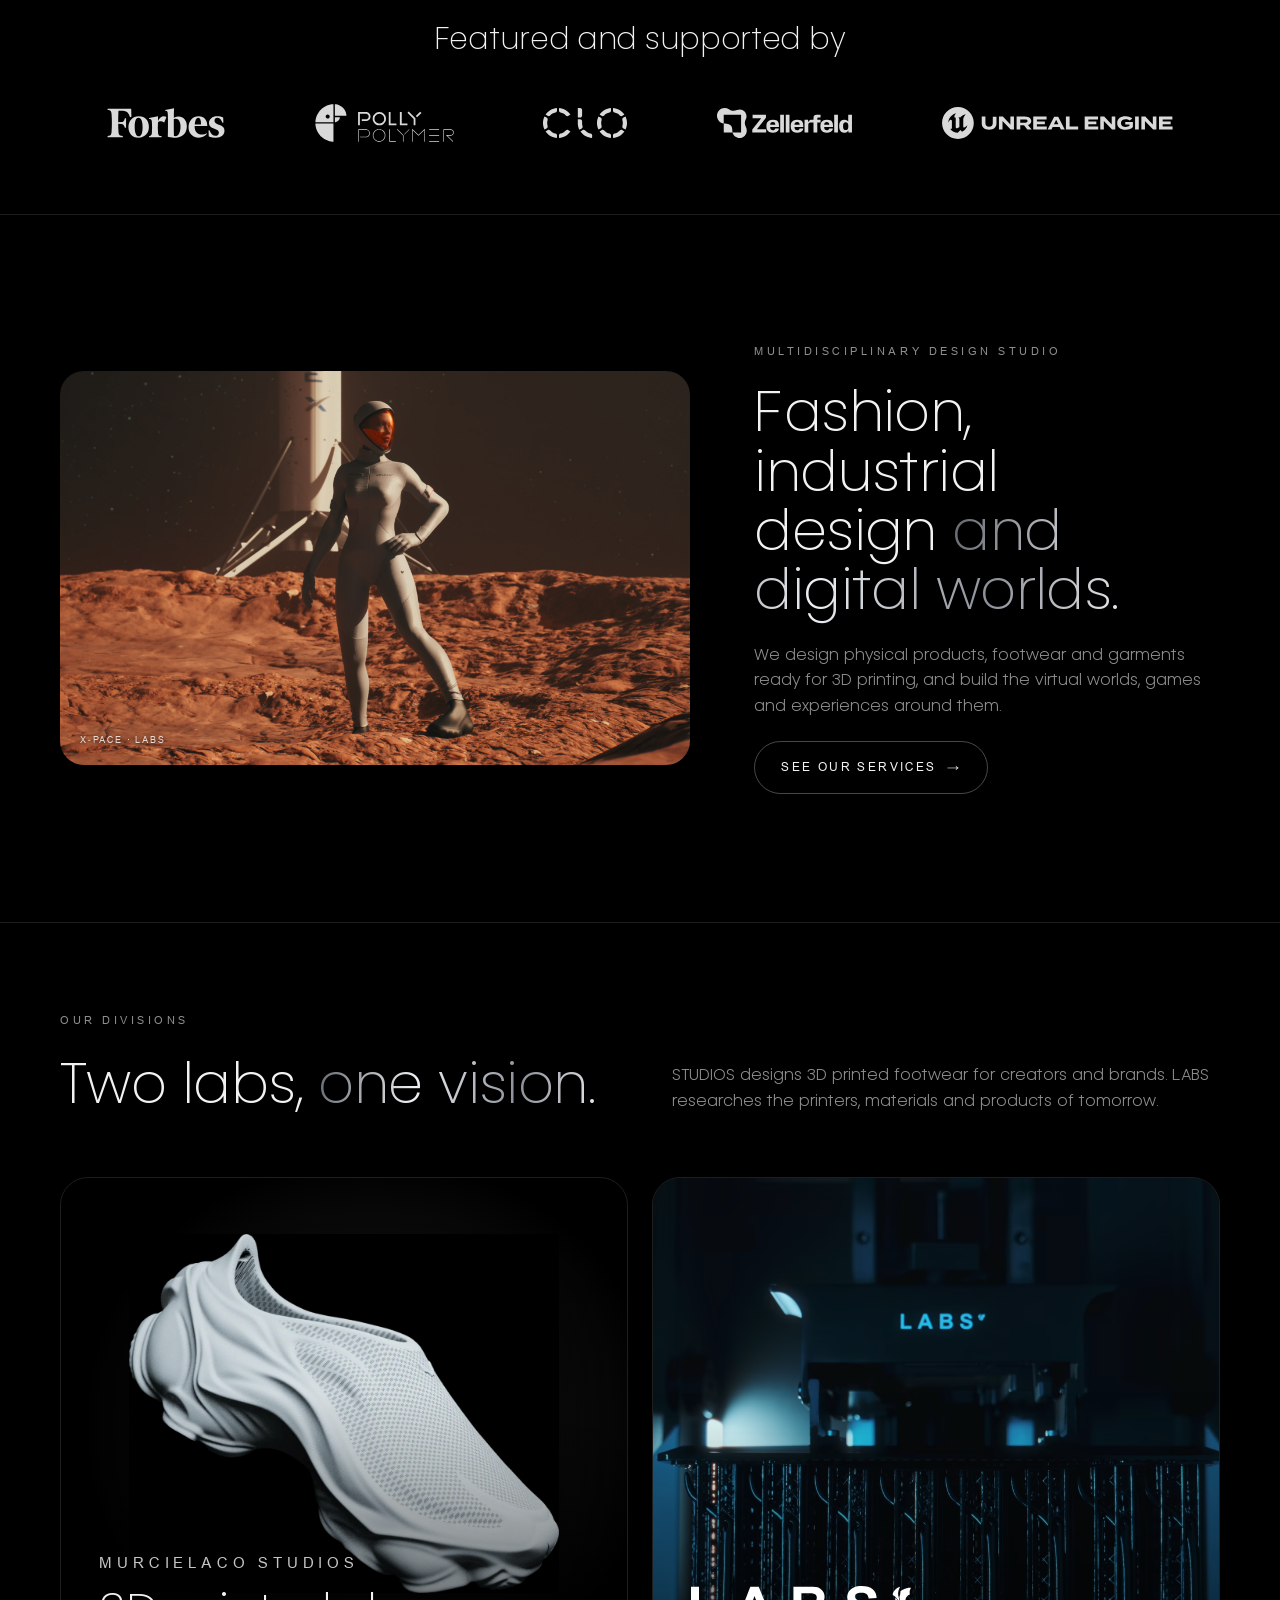
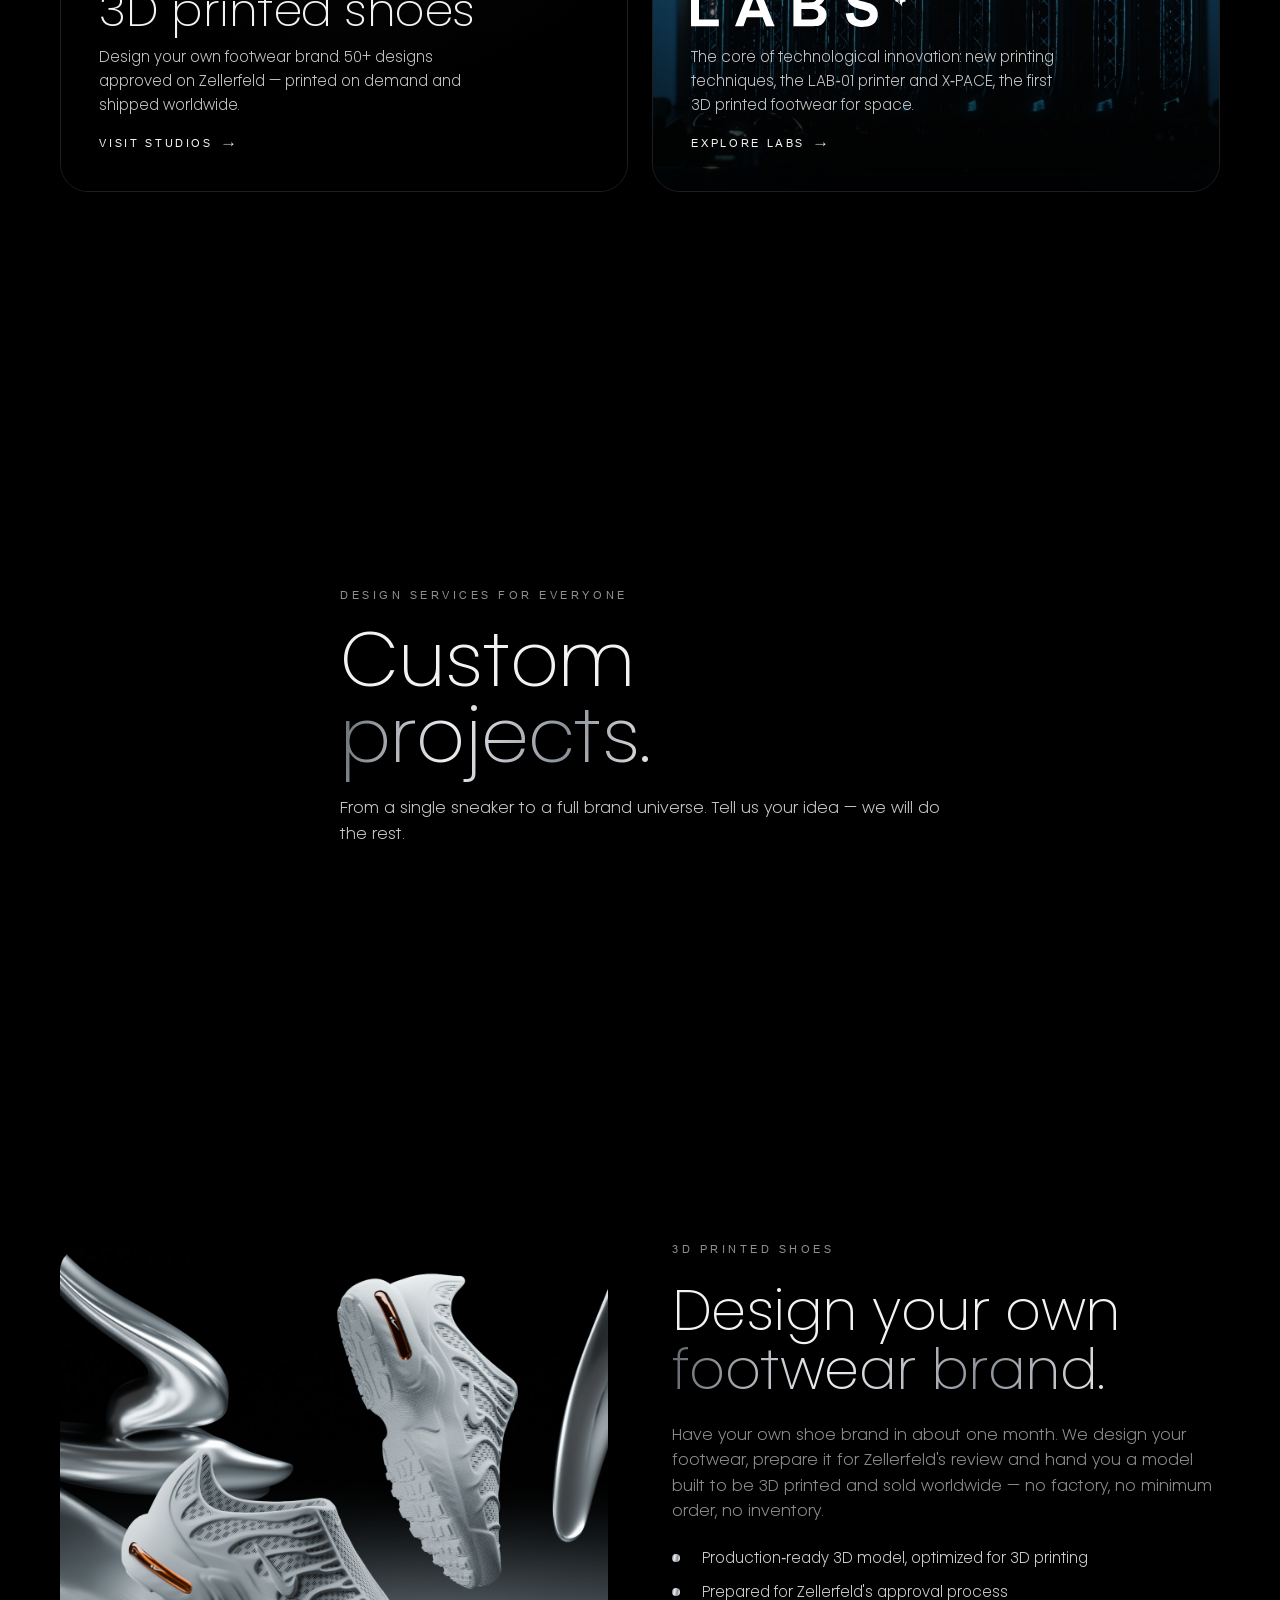
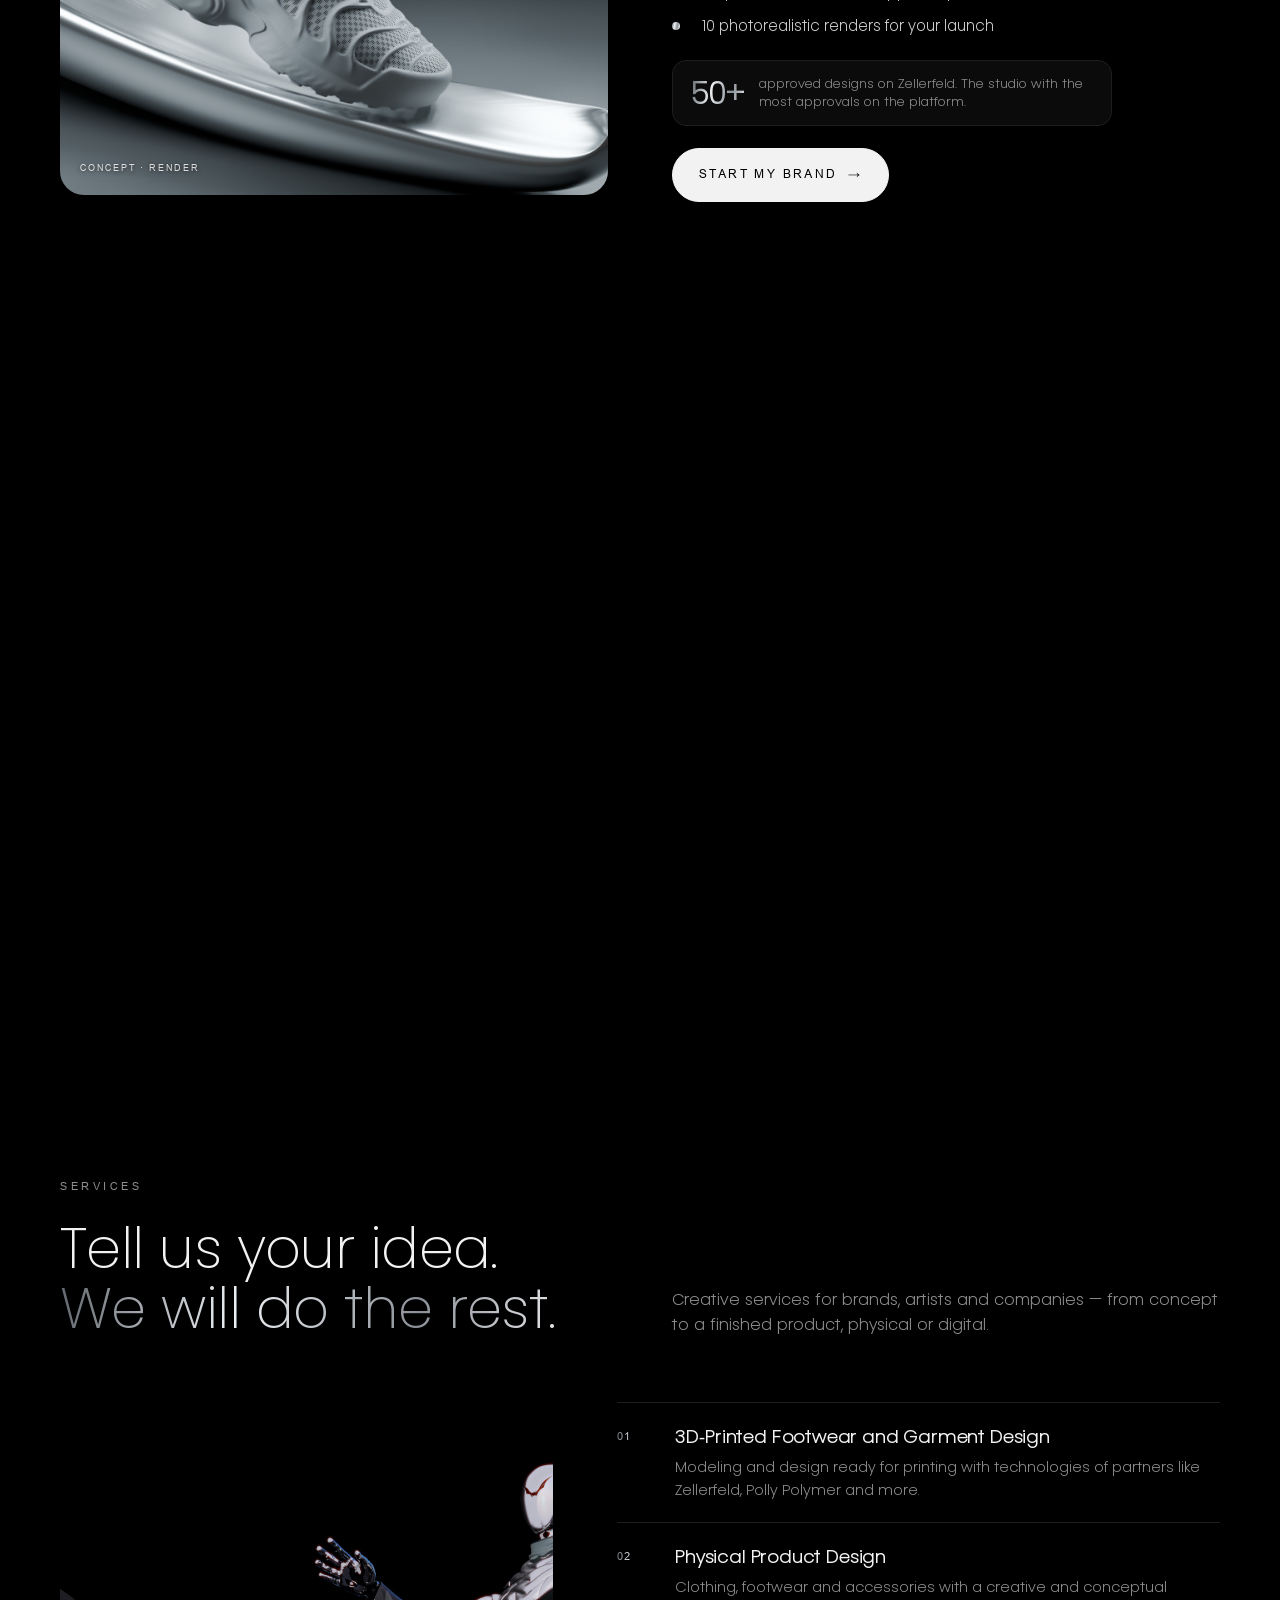
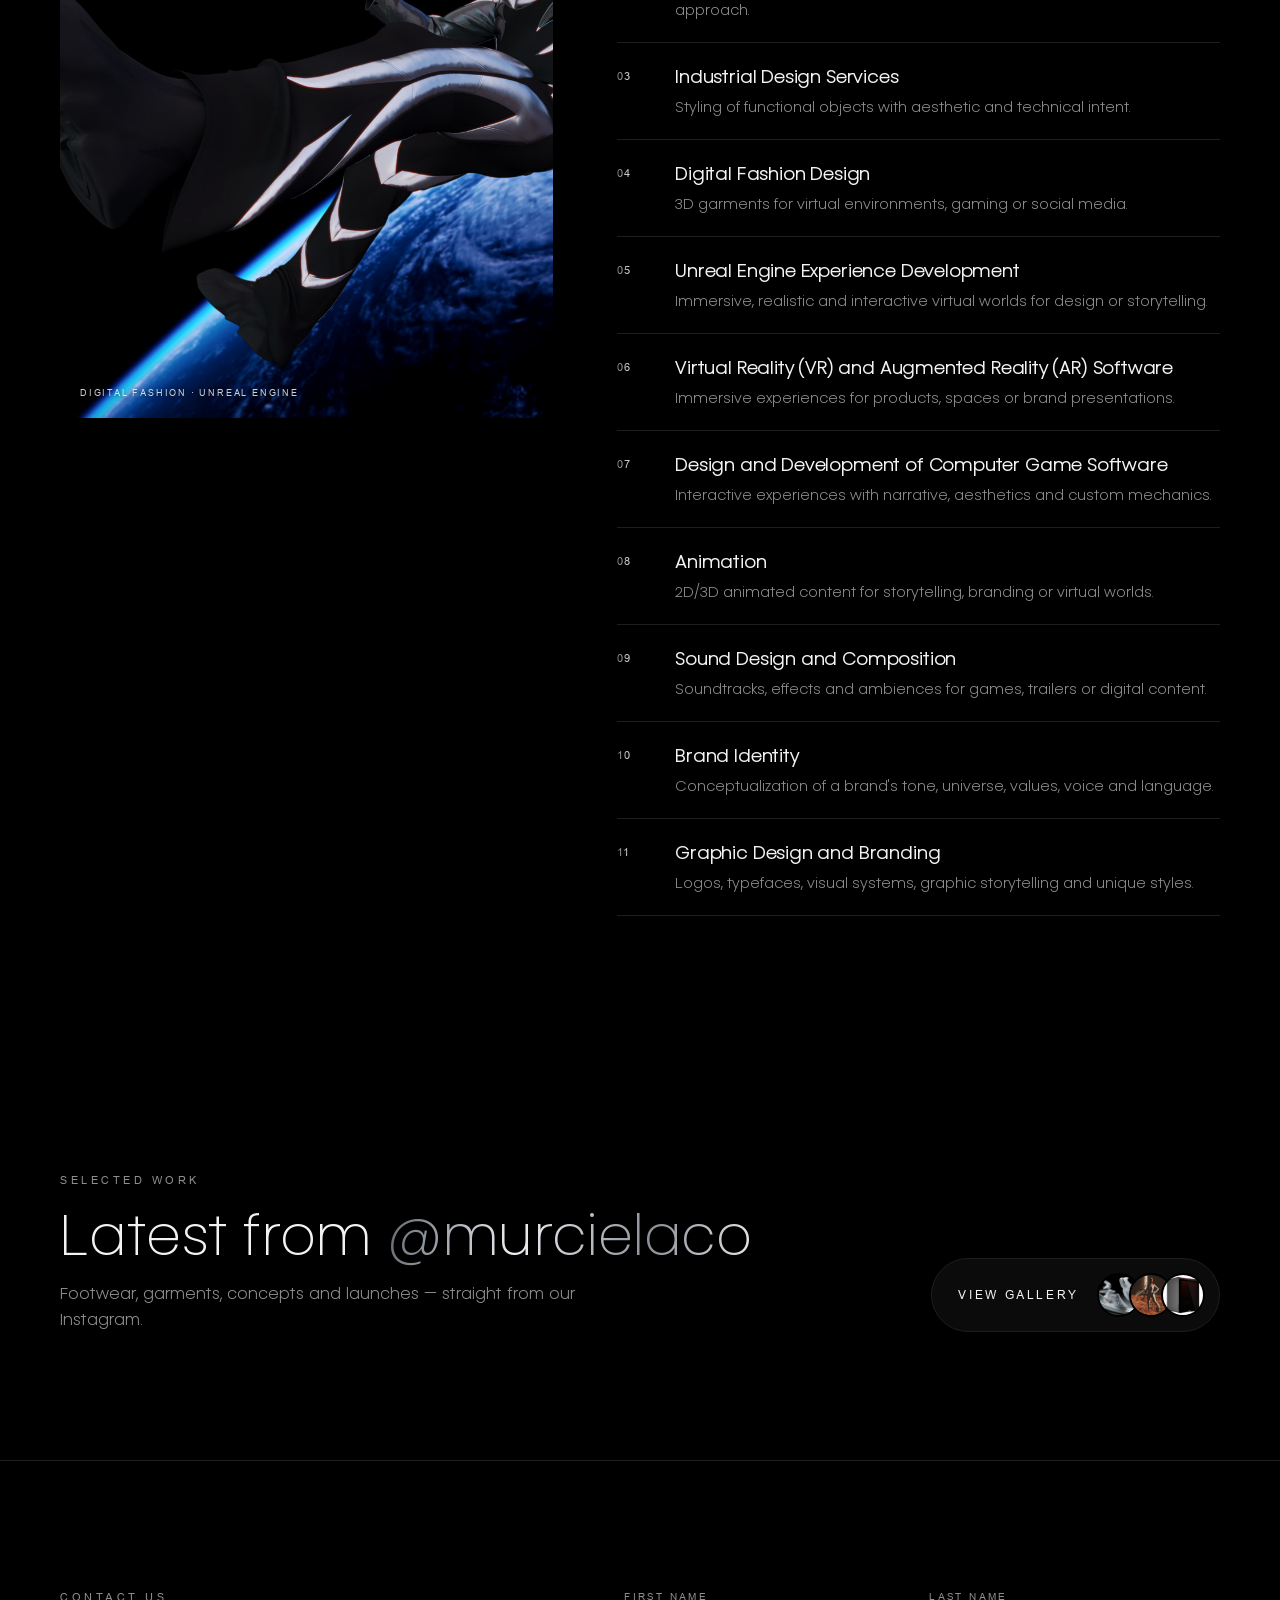
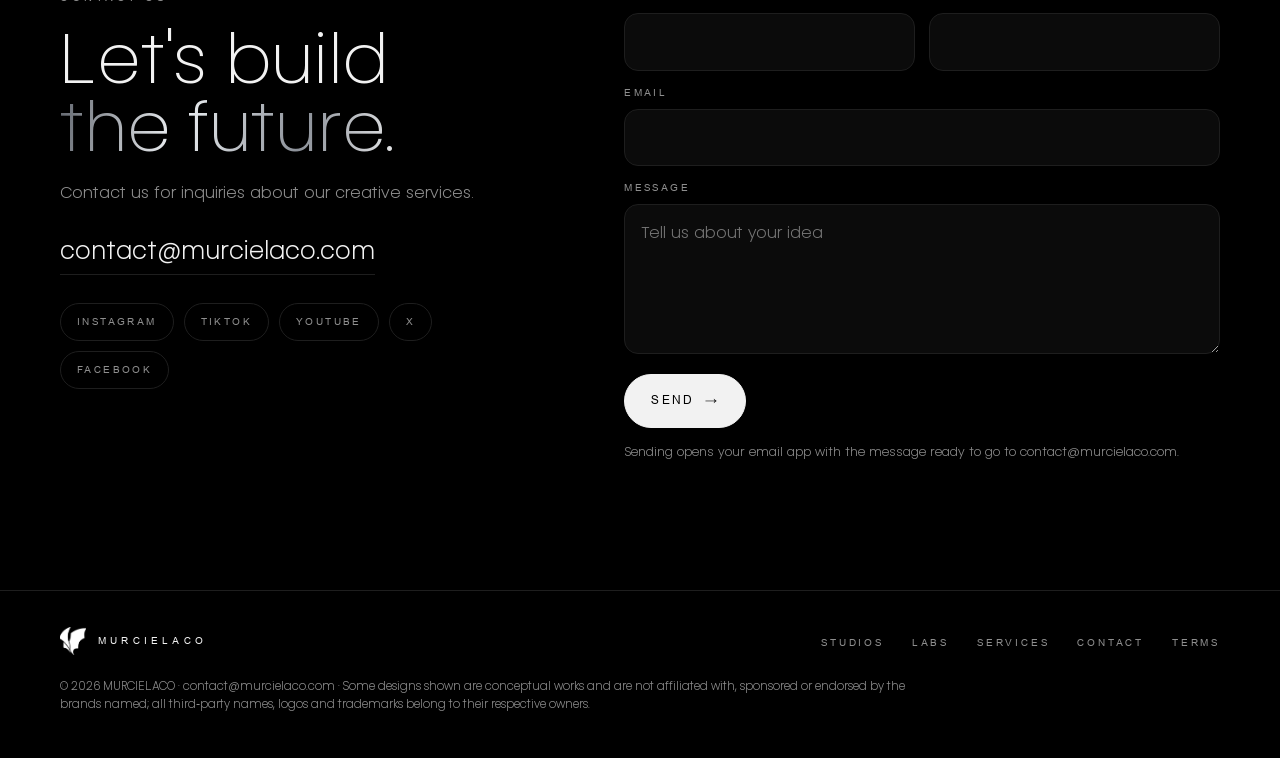
==== commit 3de58cd7: "Title: MURCIELACO (home) Co-Authored-By: Claude Opus 5.5 <noreply@anthropic.com> Claude-Session: ht" ====
--- a/index.html
+++ b/index.html
@@ -3,13 +3,13 @@
 <head>
 <meta charset="utf-8">
 <meta name="viewport" content="width=device-width, initial-scale=1, viewport-fit=cover">
-<title>MURCIELACO | Innovative Design &amp; Technology</title>
+<title>MURCIELACO</title>
 <meta name="description" content="MURCIELACO is a design and technology company merging fashion, industrial design and digital creativity: 3D printed footwear, product design, Unreal Engine, VR/AR, games and branding.">
 <link rel="icon" href="/assets/favicon.svg" type="image/svg+xml"><link rel="icon" href="/favicon.ico" sizes="48x48"><link rel="icon" href="/assets/favicon-192.png" sizes="192x192" type="image/png"><link rel="apple-touch-icon" href="/assets/apple-touch-icon.png">
 <link rel="canonical" href="https://www.murcielaco.com/">
 <meta property="og:type" content="website">
-<meta property="og:site_name" content="MURCIELACO"><script type="application/ld+json">{"@context":"https://schema.org","@type":"WebSite","name":"MURCIELACO","alternateName":"MURCIELACO | Innovative Design & Technology","url":"https://www.murcielaco.com/"}</script>
-<meta property="og:title" content="MURCIELACO | Innovative Design &amp; Technology">
+<meta property="og:site_name" content="MURCIELACO"><script type="application/ld+json">{"@context":"https://schema.org","@type":"WebSite","name":"MURCIELACO","url":"https://www.murcielaco.com/"}</script>
+<meta property="og:title" content="MURCIELACO">
 <meta property="og:description" content="We turn vision into reality. Multidisciplinary design studio: 3D printed footwear, product design, virtual worlds and brand identity.">
 <meta property="og:url" content="https://www.murcielaco.com/">
 <meta property="og:image" content="https://www.murcielaco.com/assets/img/og-image.jpg">
